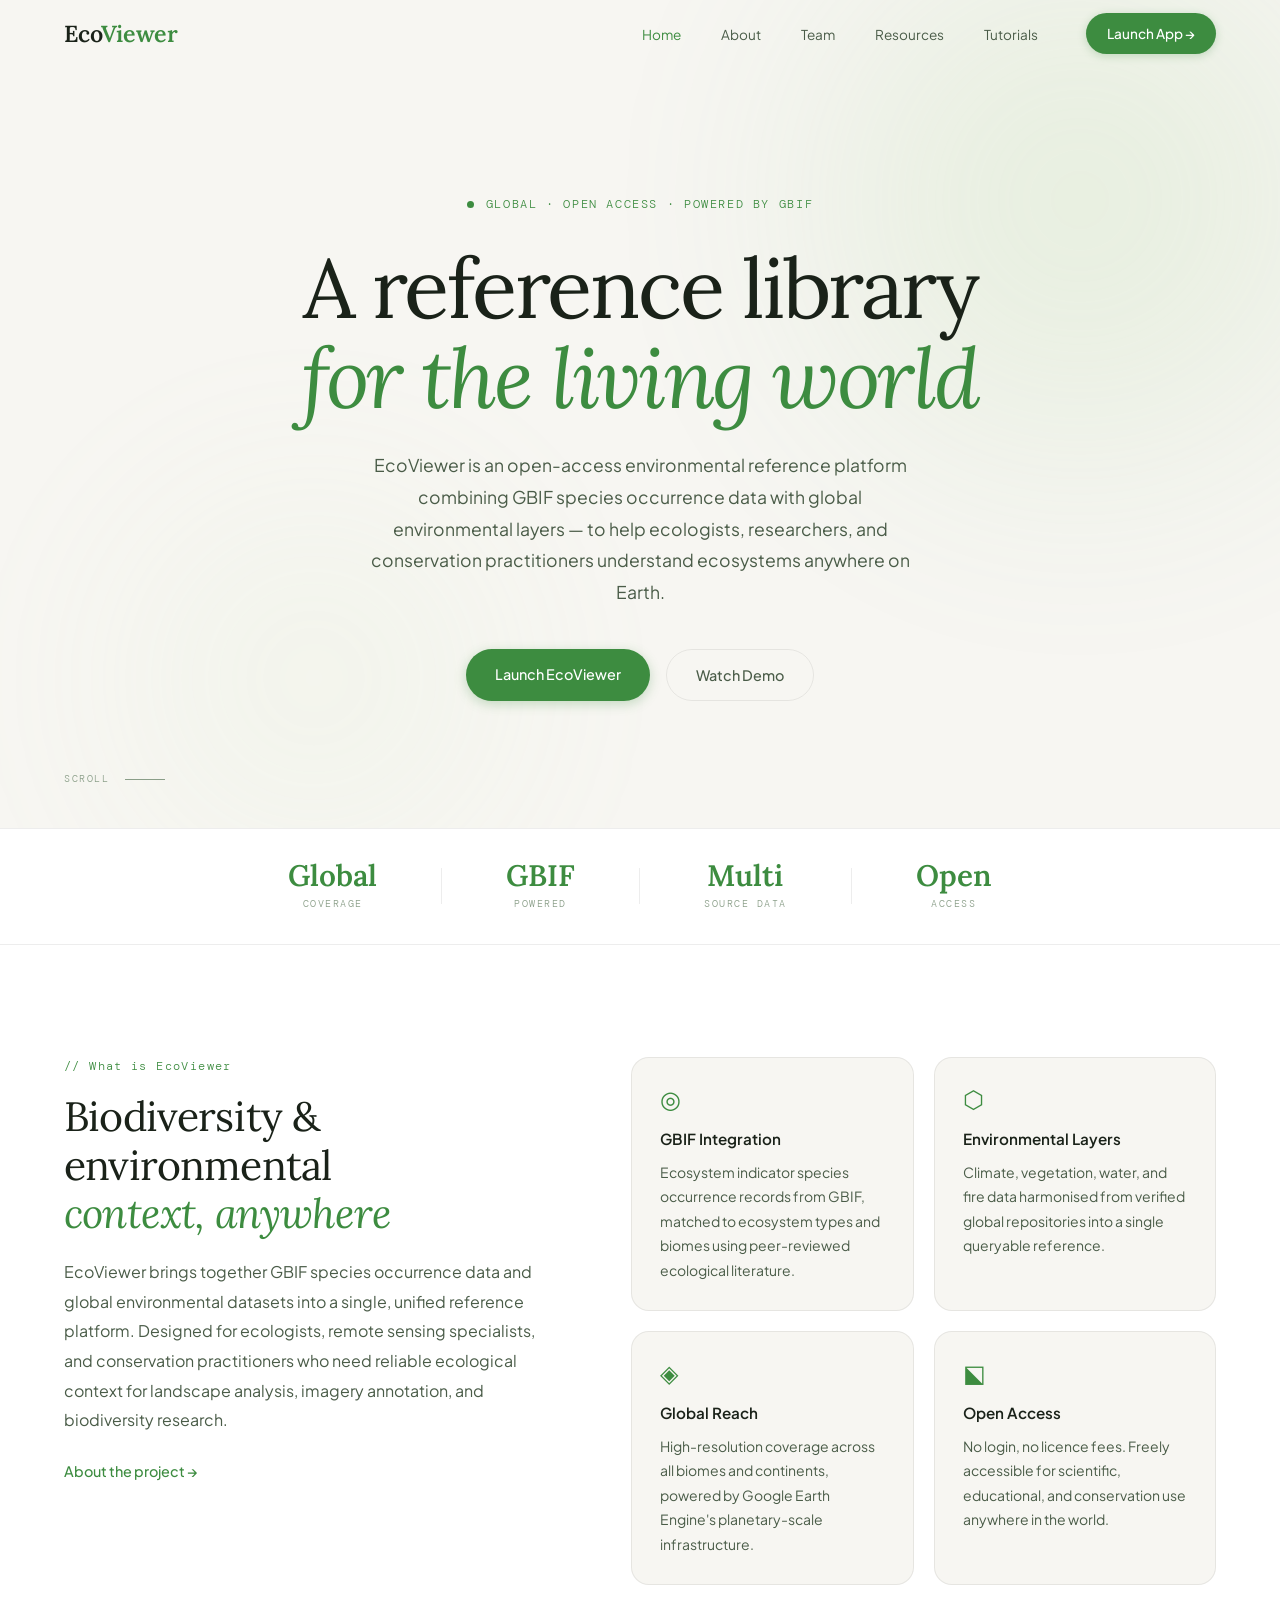
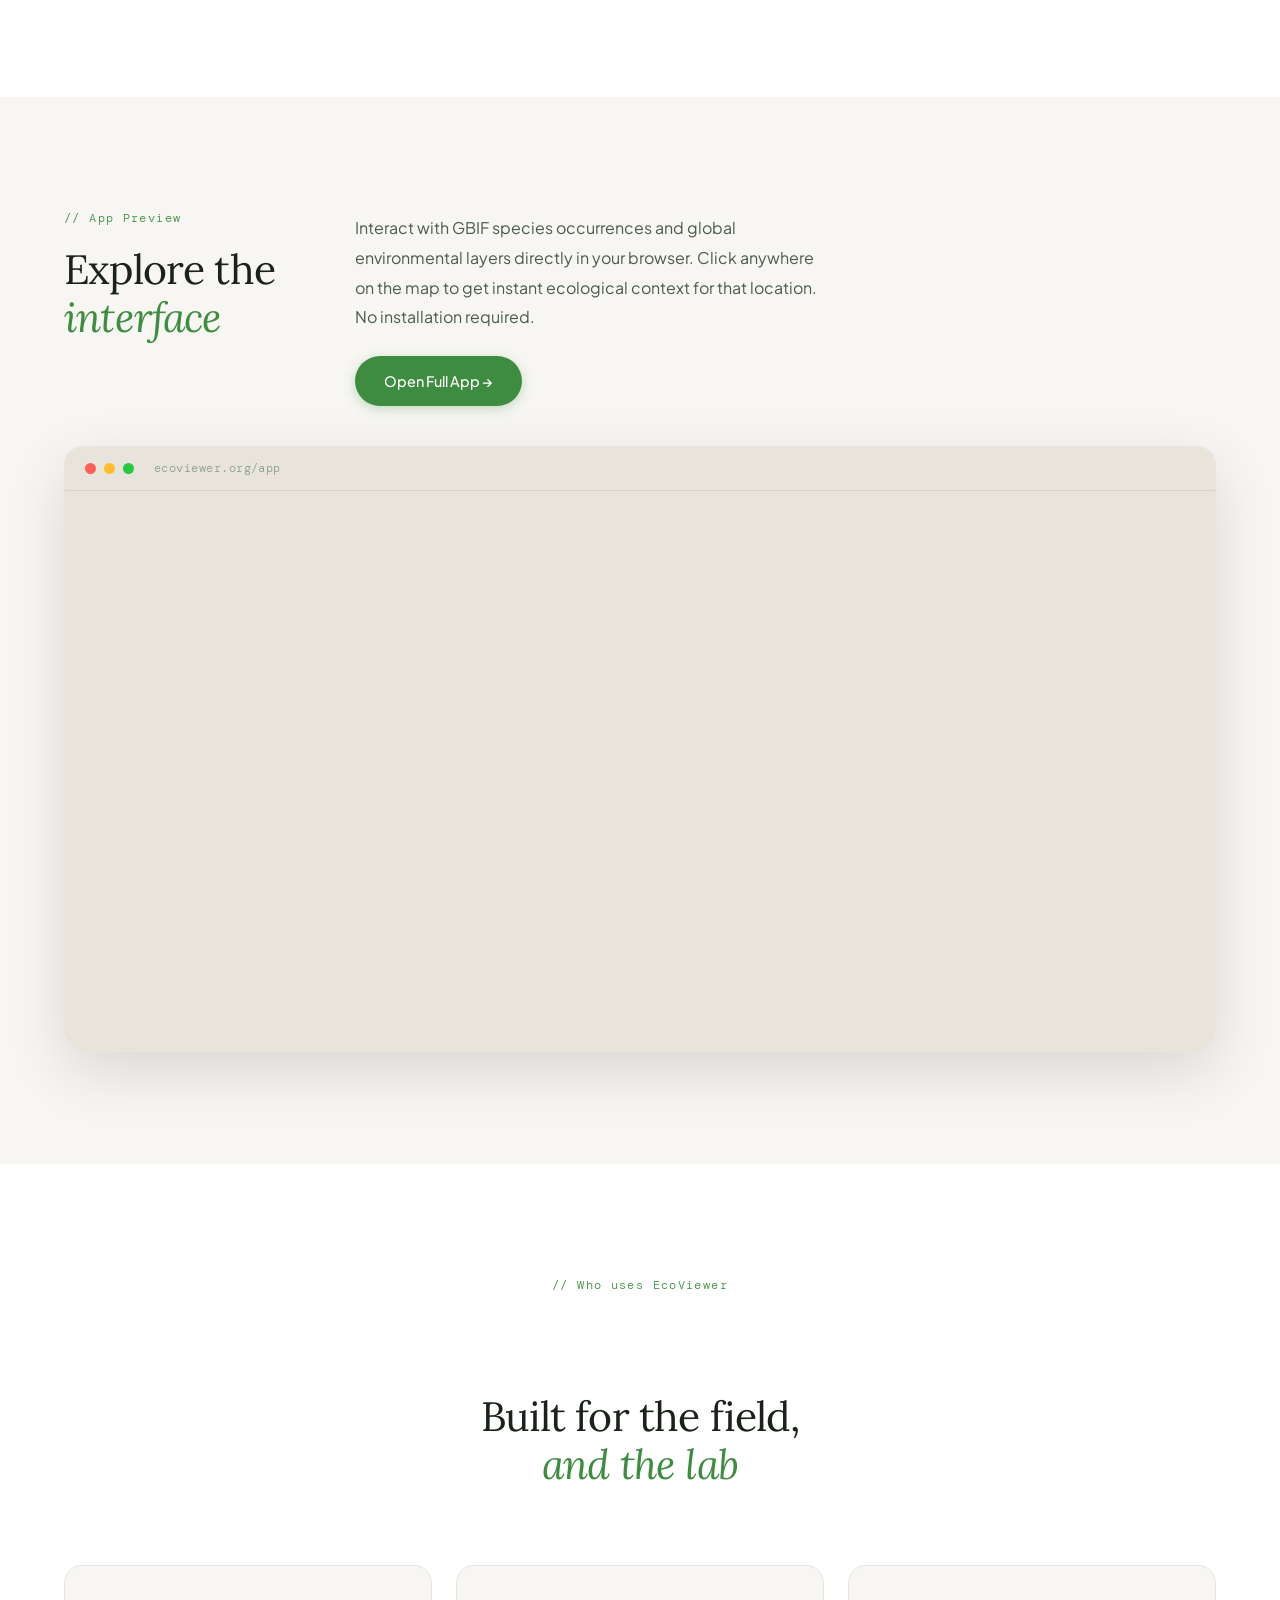
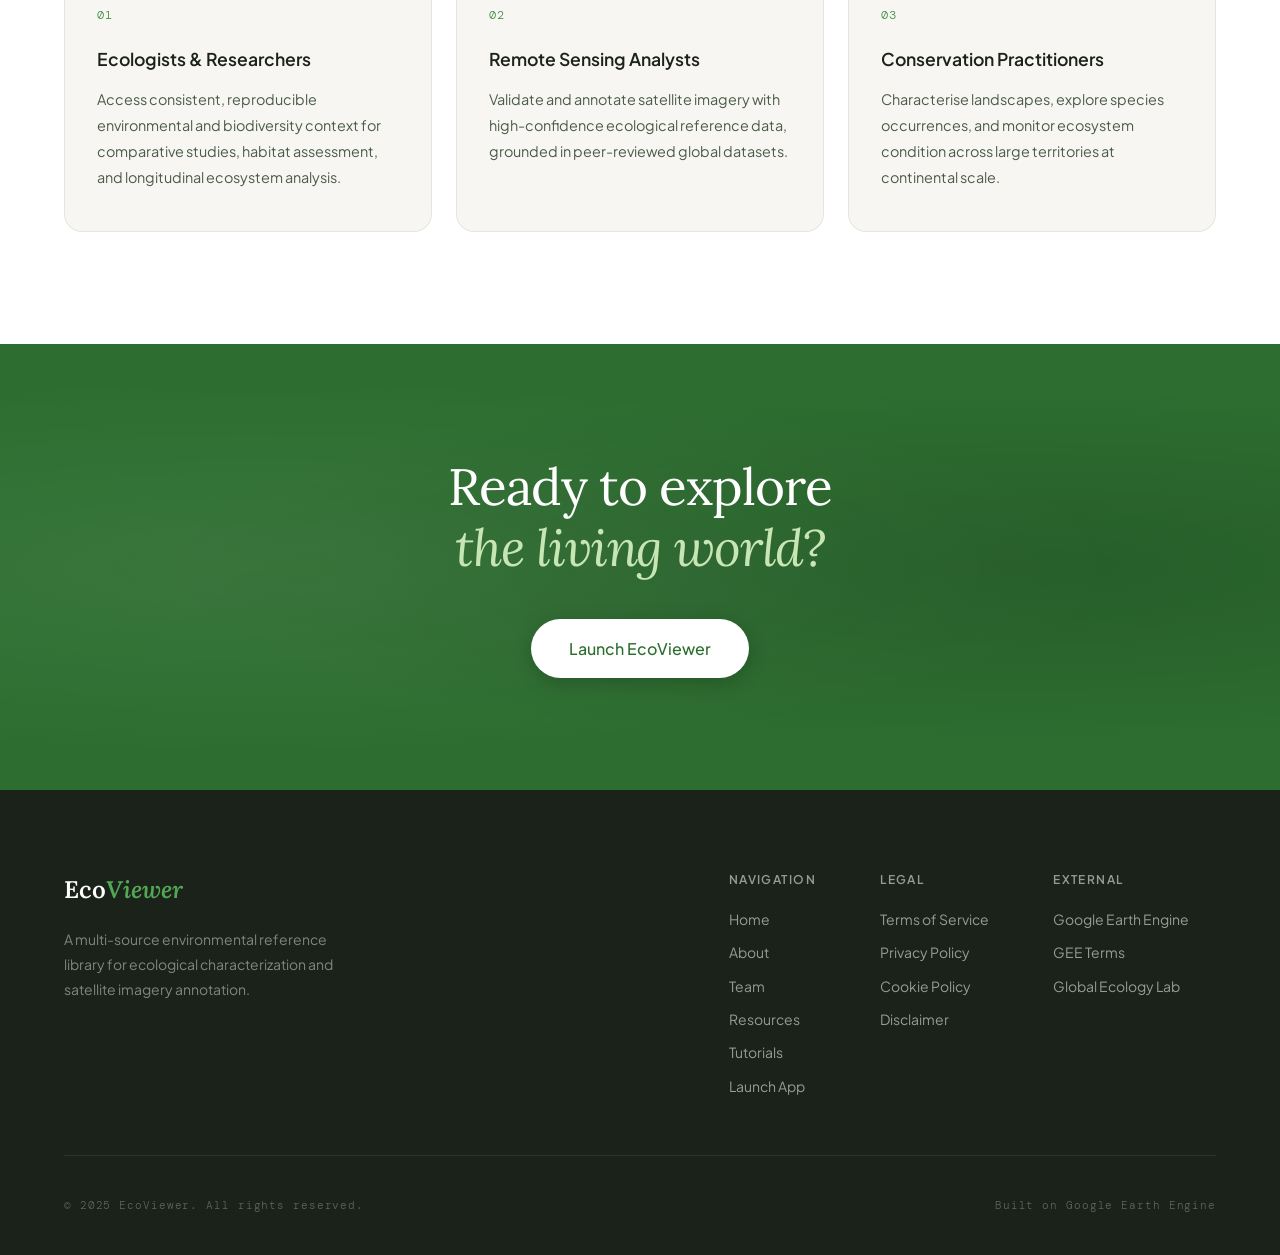
==== index.html @ db55b9eb "Website v1" ====
<!DOCTYPE html>
<html lang="en">
<head>
  <meta charset="UTF-8" />
  <meta name="viewport" content="width=device-width, initial-scale=1.0" />
  <title>EcoViewer — Global Ecosystems Reference Library</title>
  <link rel="preconnect" href="https://fonts.googleapis.com" />
  <link rel="preconnect" href="https://fonts.gstatic.com" crossorigin />
  <link href="https://fonts.googleapis.com/css2?family=Plus+Jakarta+Sans:ital,wght@0,300;0,400;0,500;0,600;1,400&family=Lora:ital,wght@0,400;0,600;1,400;1,600&family=DM+Mono:wght@300;400&display=swap" rel="stylesheet" />
  <link rel="stylesheet" href="style.css" />
</head>
<body>

  <!-- NAV -->
  <nav class="nav" id="nav">
    <a href="./" class="nav-logo">Eco<span>Viewer</span></a>
    <ul class="nav-links">
      <li><a href="./" class="active">Home</a></li>
      <li><a href="about/">About</a></li>
      <li><a href="team/">Team</a></li>
      <li><a href="resources/">Resources</a></li>
      <li><a href="tutorials/">Tutorials</a></li>
    </ul>
    <a href="app/" class="nav-cta">Launch App →</a>
    <button class="nav-burger" id="burger" aria-label="Menu">
      <span></span><span></span><span></span>
    </button>
  </nav>

  <!-- HERO -->
  <section class="hero">
    <div class="hero-bg">
      <div class="hero-blob b1"></div>
      <div class="hero-blob b2"></div>
    </div>
    <div class="hero-content">
      <p class="hero-eyebrow"><span class="dot"></span> Global · Open Access · Powered by GBIF</p>
      <h1 class="hero-title">
        A reference library<br />
        <em>for the living world</em>
      </h1>
      <p class="hero-sub">
        EcoViewer is an open-access environmental reference platform combining GBIF species
        occurrence data with global environmental layers — to help ecologists, researchers,
        and conservation practitioners understand ecosystems anywhere on Earth.
      </p>
      <div class="hero-actions">
        <a href="app/" class="btn-primary">Launch EcoViewer</a>
        <a href="tutorials/" class="btn-ghost">Watch Demo</a>
      </div>
    </div>
    <div class="hero-scroll">scroll <span class="scroll-line"></span></div>
  </section>

  <!-- STATS BAR -->
  <section class="stats-bar">
    <div class="stat"><span class="stat-num">Global</span><span class="stat-label">Coverage</span></div>
    <div class="stat-div"></div>
    <div class="stat"><span class="stat-num">GBIF</span><span class="stat-label">Powered</span></div>
    <div class="stat-div"></div>
    <div class="stat"><span class="stat-num">Multi</span><span class="stat-label">Source Data</span></div>
    <div class="stat-div"></div>
    <div class="stat"><span class="stat-num">Open</span><span class="stat-label">Access</span></div>
  </section>

  <!-- WHAT IS -->
  <section class="section what">
    <div class="section-inner">
      <div class="what-text">
        <p class="section-tag">// What is EcoViewer</p>
        <h2 class="section-title">Biodiversity &amp; environmental<br /><em>context, anywhere</em></h2>
        <p class="section-body">
          EcoViewer brings together GBIF species occurrence data and global environmental
          datasets into a single, unified reference platform. Designed for ecologists,
          remote sensing specialists, and conservation practitioners who need reliable
          ecological context for landscape analysis, imagery annotation, and biodiversity research.
        </p>
        <a href="about/" class="link-arrow">About the project →</a>
      </div>
      <div class="what-cards">
        <div class="feature-card">
          <div class="card-icon">◎</div>
          <h3>GBIF Integration</h3>
          <p>Ecosystem indicator species occurrence records from GBIF, matched to ecosystem types and biomes using peer-reviewed ecological literature.</p>
        </div>
        <div class="feature-card">
          <div class="card-icon">⬡</div>
          <h3>Environmental Layers</h3>
          <p>Climate, vegetation, water, and fire data harmonised from verified global repositories into a single queryable reference.</p>
        </div>
        <div class="feature-card">
          <div class="card-icon">◈</div>
          <h3>Global Reach</h3>
          <p>High-resolution coverage across all biomes and continents, powered by Google Earth Engine's planetary-scale infrastructure.</p>
        </div>
        <div class="feature-card">
          <div class="card-icon">⬕</div>
          <h3>Open Access</h3>
          <p>No login, no licence fees. Freely accessible for scientific, educational, and conservation use anywhere in the world.</p>
        </div>
      </div>
    </div>
  </section>

  <!-- PREVIEW SECTION -->
  <section class="section preview">
    <div class="preview-top">
      <div class="preview-label">
        <p class="section-tag">// App Preview</p>
        <h2 class="section-title">Explore the<br /><em>interface</em></h2>
      </div>
      <div class="preview-desc">
        <p class="section-body">Interact with GBIF species occurrences and global environmental layers directly in your browser. Click anywhere on the map to get instant ecological context for that location. No installation required.</p>
        <a href="app/" class="btn-primary" style="margin-top:1.5rem; display:inline-block;">Open Full App →</a>
      </div>
    </div>
    <div class="preview-frame preview-frame--wide">
      <div class="frame-bar">
        <span class="fb r"></span><span class="fb y"></span><span class="fb g"></span>
        <span class="frame-url">ecoviewer.org/app</span>
      </div>
      <div class="frame-content">
        <iframe
          src="https://geo-global-ecosystems-atlas.projects.earthengine.app/view/ecoviewer"
          title="EcoViewer App"
          loading="lazy"
          allowfullscreen>
        </iframe>
      </div>
    </div>
  </section>

  <!-- USE CASES -->
  <section class="section usecases">
    <div class="section-inner centered">
      <p class="section-tag">// Who uses EcoViewer</p>
      <h2 class="section-title">Built for the field,<br /><em>and the lab</em></h2>
    </div>
    <div class="usecase-grid">
      <div class="usecase-card">
        <span class="uc-num">01</span>
        <h3>Ecologists &amp; Researchers</h3>
        <p>Access consistent, reproducible environmental and biodiversity context for comparative studies, habitat assessment, and longitudinal ecosystem analysis.</p>
      </div>
      <div class="usecase-card">
        <span class="uc-num">02</span>
        <h3>Remote Sensing Analysts</h3>
        <p>Validate and annotate satellite imagery with high-confidence ecological reference data, grounded in peer-reviewed global datasets.</p>
      </div>
      <div class="usecase-card">
        <span class="uc-num">03</span>
        <h3>Conservation Practitioners</h3>
        <p>Characterise landscapes, explore species occurrences, and monitor ecosystem condition across large territories at continental scale.</p>
      </div>
    </div>
  </section>

  <!-- CTA BAND -->
  <section class="cta-band">
    <div class="cta-inner">
      <h2>Ready to explore<br /><em>the living world?</em></h2>
      <a href="app/" class="btn-primary large">Launch EcoViewer</a>
    </div>
    <div class="cta-bg"></div>
  </section>

  <!-- FOOTER -->
  <footer class="footer">
    <div class="footer-top">
      <div class="footer-brand">
        <span class="footer-logo">Eco<em>Viewer</em></span>
        <p>A multi-source environmental reference library for ecological characterization and satellite imagery annotation.</p>
      </div>
      <div class="footer-links">
        <div class="footer-col">
          <h4>Navigation</h4>
          <a href="./">Home</a>
          <a href="about/">About</a>
          <a href="team/">Team</a>
          <a href="resources/">Resources</a>
          <a href="tutorials/">Tutorials</a>
          <a href="app/">Launch App</a>
        </div>
        <div class="footer-col">
          <h4>Legal</h4>
          <a href="legal/terms/">Terms of Service</a>
          <a href="legal/privacy/">Privacy Policy</a>
          <a href="legal/cookies/">Cookie Policy</a>
          <a href="legal/disclaimer/">Disclaimer</a>
        </div>
        <div class="footer-col">
          <h4>External</h4>
          <a href="https://earthengine.google.com" target="_blank" rel="noopener">Google Earth Engine</a>
          <a href="https://earthengine.google.com/terms" target="_blank" rel="noopener">GEE Terms</a>
          <a href="https://www.globalecologylab.org/" target="_blank" rel="noopener">Global Ecology Lab</a>
        </div>
      </div>
    </div>
    <div class="footer-bottom">
      <span>© 2025 EcoViewer. All rights reserved.</span>
      <span class="footer-built">Built on Google Earth Engine</span>
    </div>
  </footer>

  <script src="main.js"></script>
</body>
</html>
---- style.css ----
/* ============================================================
   ECOVIEWER — Light Theme Stylesheet
   ============================================================ */

:root {
  --bg:        #f7f6f2;
  --bg2:       #f0ede6;
  --bg3:       #e8e4db;
  --surface:   #ffffff;
  --border:    rgba(90, 140, 70, 0.14);
  --border2:   rgba(0,0,0,0.07);
  --green:     #3d8c40;
  --green2:    #52a655;
  --green3:    #2d6e30;
  --green-dim: rgba(61, 140, 64, 0.09);
  --text:      #1a2219;
  --text2:     #4a5c48;
  --text3:     #8a9e88;
  --accent:    #c8e6b4;
  --mono:      'DM Mono', monospace;
  --serif:     'Lora', serif;
  --sans:      'Plus Jakarta Sans', sans-serif;
  --radius:    10px;
  --radius-lg: 18px;
  --nav-h:     68px;
  --shadow-sm: 0 2px 10px rgba(0,0,0,0.06);
  --shadow-md: 0 6px 32px rgba(0,0,0,0.09);
  --shadow-lg: 0 20px 60px rgba(0,0,0,0.12);
}

*, *::before, *::after { box-sizing: border-box; margin: 0; padding: 0; }
html { scroll-behavior: smooth; font-size: 16px; }
body {
  background: var(--bg);
  color: var(--text);
  font-family: var(--sans);
  font-weight: 300;
  line-height: 1.7;
  overflow-x: hidden;
}
::-webkit-scrollbar { width: 4px; }
::-webkit-scrollbar-track { background: var(--bg2); }
::-webkit-scrollbar-thumb { background: var(--text3); border-radius: 2px; }

/* ============================================================
   NAV
   ============================================================ */
.nav {
  position: fixed;
  top: 0; left: 0; right: 0;
  height: var(--nav-h);
  display: flex;
  align-items: center;
  padding: 0 4rem;
  gap: 3rem;
  z-index: 100;
  transition: background 0.4s, border-color 0.4s, box-shadow 0.4s;
  border-bottom: 1px solid transparent;
}
.nav.scrolled {
  background: rgba(247, 246, 242, 0.94);
  backdrop-filter: blur(14px);
  border-color: var(--border2);
  box-shadow: var(--shadow-sm);
}
.nav-logo {
  font-family: var(--serif);
  font-size: 1.45rem;
  font-weight: 600;
  color: var(--text);
  text-decoration: none;
  letter-spacing: -0.01em;
  flex-shrink: 0;
}
.nav-logo span { color: var(--green); }
.nav-links {
  display: flex;
  list-style: none;
  gap: 2.5rem;
  margin-left: auto;
}
.nav-links a {
  font-family: var(--sans);
  font-size: 0.85rem;
  font-weight: 400;
  color: var(--text2);
  text-decoration: none;
  transition: color 0.2s;
}
.nav-links a:hover, .nav-links a.active { color: var(--green); }
.nav-cta {
  font-family: var(--sans);
  font-size: 0.85rem;
  font-weight: 500;
  color: #fff;
  background: var(--green);
  padding: 0.55rem 1.3rem;
  border-radius: 100px;
  text-decoration: none;
  transition: background 0.2s, transform 0.2s, box-shadow 0.2s;
  flex-shrink: 0;
  box-shadow: 0 2px 8px rgba(61,140,64,0.25);
}
.nav-cta:hover { background: var(--green3); transform: translateY(-1px); }
.nav-burger { display: none; background: none; border: none; cursor: pointer; flex-direction: column; gap: 5px; }
.nav-burger span { display: block; width: 22px; height: 1.5px; background: var(--text); transition: 0.3s; border-radius: 2px; }

/* ============================================================
   HERO
   ============================================================ */
.hero {
  min-height: 92vh;
  display: flex;
  align-items: center;
  justify-content: center;
  padding: 0 4rem;
  padding-top: var(--nav-h);
  position: relative;
  overflow: hidden;
  background: var(--bg);
}
.hero-bg {
  position: absolute;
  inset: 0;
  pointer-events: none;
  overflow: hidden;
}
.hero-blob {
  position: absolute;
  border-radius: 50%;
  filter: blur(100px);
  opacity: 0.45;
}
.b1 {
  width: 700px; height: 700px;
  top: -150px; right: -150px;
  background: radial-gradient(circle, rgba(168,212,148,0.55) 0%, rgba(61,140,64,0.06) 65%, transparent 100%);
}
.b2 {
  width: 500px; height: 500px;
  bottom: -100px; left: 5%;
  background: radial-gradient(circle, rgba(200,230,180,0.35) 0%, transparent 70%);
}
.hero-content {
  max-width: 820px;
  width: 100%;
  position: relative;
  z-index: 2;
  text-align: center;
  animation: fadeUp 0.9s ease both;
}
.hero-eyebrow {
  font-family: var(--mono);
  font-size: 0.72rem;
  color: var(--green);
  letter-spacing: 0.14em;
  text-transform: uppercase;
  display: flex;
  align-items: center;
  justify-content: center;
  gap: 0.75rem;
  margin-bottom: 1.75rem;
}
.dot {
  width: 7px; height: 7px;
  border-radius: 50%;
  background: var(--green);
  animation: pulse 2s ease-in-out infinite;
}
.hero-title {
  font-family: var(--serif);
  font-size: clamp(3.2rem, 6.5vw, 6.5rem);
  font-weight: 400;
  line-height: 1.08;
  color: var(--text);
  margin-bottom: 1.75rem;
  letter-spacing: -0.03em;
}
.hero-title em {
  font-style: italic;
  color: var(--green);
}
.hero-sub {
  font-size: 1.1rem;
  color: var(--text2);
  font-weight: 400;
  line-height: 1.8;
  max-width: 560px;
  margin: 0 auto 2.5rem;
}
.hero-actions {
  display: flex;
  gap: 1rem;
  flex-wrap: wrap;
  justify-content: center;
}

.hero-scroll {
  position: absolute;
  bottom: 2.5rem;
  left: 4rem;
  font-family: var(--mono);
  font-size: 0.65rem;
  color: var(--text3);
  letter-spacing: 0.15em;
  text-transform: uppercase;
  display: flex;
  align-items: center;
  gap: 1rem;
}
.scroll-line {
  display: block;
  width: 40px;
  height: 1px;
  background: var(--text3);
}

/* ============================================================
   BUTTONS
   ============================================================ */
.btn-primary {
  font-family: var(--sans);
  font-size: 0.9rem;
  font-weight: 500;
  color: #fff;
  background: var(--green);
  padding: 0.8rem 1.8rem;
  border-radius: 100px;
  text-decoration: none;
  transition: background 0.2s, transform 0.2s, box-shadow 0.2s;
  display: inline-block;
  box-shadow: 0 3px 12px rgba(61,140,64,0.28);
}
.btn-primary:hover { background: var(--green3); transform: translateY(-2px); box-shadow: 0 6px 20px rgba(61,140,64,0.35); }
.btn-primary.large { padding: 1rem 2.4rem; font-size: 1rem; }

.btn-ghost {
  font-family: var(--sans);
  font-size: 0.9rem;
  font-weight: 500;
  color: var(--text2);
  background: transparent;
  border: 1.5px solid var(--border2);
  padding: 0.8rem 1.8rem;
  border-radius: 100px;
  text-decoration: none;
  transition: border-color 0.2s, color 0.2s, background 0.2s;
  display: inline-block;
}
.btn-ghost:hover { border-color: var(--green); color: var(--green); background: var(--green-dim); }

.link-arrow {
  font-family: var(--sans);
  font-size: 0.9rem;
  font-weight: 500;
  color: var(--green);
  text-decoration: none;
  display: inline-flex;
  align-items: center;
  gap: 0.4rem;
  margin-top: 1.5rem;
  transition: gap 0.2s;
}
.link-arrow:hover { gap: 0.7rem; }

/* ============================================================
   STATS BAR
   ============================================================ */
.stats-bar {
  display: flex;
  align-items: center;
  justify-content: center;
  border-top: 1px solid var(--border2);
  border-bottom: 1px solid var(--border2);
  background: var(--surface);
  padding: 2rem 4rem;
  flex-wrap: wrap;
  box-shadow: var(--shadow-sm);
}
.stat {
  display: flex;
  flex-direction: column;
  align-items: center;
  padding: 0 4rem;
  gap: 0.25rem;
}
.stat-num {
  font-family: var(--serif);
  font-size: 1.85rem;
  font-weight: 600;
  color: var(--green);
  line-height: 1;
}
.stat-label {
  font-family: var(--mono);
  font-size: 0.63rem;
  color: var(--text3);
  letter-spacing: 0.15em;
  text-transform: uppercase;
}
.stat-div { width: 1px; height: 36px; background: var(--border2); }

/* ============================================================
   SECTIONS
   ============================================================ */
.section { padding: 7rem 4rem; }
.section-inner {
  display: flex;
  gap: 5rem;
  max-width: 1200px;
  margin: 0 auto;
  align-items: flex-start;
}
.section-inner.centered {
  flex-direction: column;
  align-items: center;
  text-align: center;
}
.section-tag {
  font-family: var(--mono);
  font-size: 0.72rem;
  color: var(--green);
  letter-spacing: 0.12em;
  margin-bottom: 1rem;
}
.section-title {
  font-family: var(--serif);
  font-size: clamp(2.1rem, 3.2vw, 3.2rem);
  font-weight: 400;
  line-height: 1.18;
  color: var(--text);
  margin-bottom: 1.25rem;
  letter-spacing: -0.02em;
}
.section-title em { font-style: italic; color: var(--green); }
.section-body {
  font-size: 1rem;
  color: var(--text2);
  font-weight: 400;
  line-height: 1.85;
  max-width: 480px;
}

/* ============================================================
   WHAT SECTION
   ============================================================ */
.what { background: var(--surface); }
.what-text {
  flex: 1;
  min-width: 280px;
  position: sticky;
  top: calc(var(--nav-h) + 2rem);
}
.what-cards {
  flex: 1.2;
  display: grid;
  grid-template-columns: 1fr 1fr;
  gap: 1.25rem;
}
.feature-card {
  background: var(--bg);
  border: 1px solid var(--border2);
  border-radius: var(--radius-lg);
  padding: 1.75rem;
  transition: box-shadow 0.3s, transform 0.3s, border-color 0.3s;
}
.feature-card:hover {
  box-shadow: var(--shadow-md);
  transform: translateY(-3px);
  border-color: rgba(61,140,64,0.2);
}
.card-icon { font-size: 1.5rem; color: var(--green); margin-bottom: 1rem; line-height: 1; }
.feature-card h3 { font-family: var(--sans); font-size: 0.95rem; font-weight: 600; color: var(--text); margin-bottom: 0.5rem; }
.feature-card p { font-size: 0.875rem; color: var(--text2); line-height: 1.75; font-weight: 400; }

/* ============================================================
   PREVIEW SECTION
   ============================================================ */
.preview {
  display: flex;
  gap: 5rem;
  align-items: flex-start;
  background: var(--bg);
  padding: 7rem 4rem;
}
.preview-label {
  flex: 0 0 300px;
  position: sticky;
  top: calc(var(--nav-h) + 2rem);
}
.preview-frame {
  flex: 1;
  border-radius: var(--radius-lg);
  overflow: hidden;
  border: 1px solid var(--border2);
  box-shadow: var(--shadow-lg);
}
.frame-bar {
  background: var(--bg3);
  padding: 0.75rem 1.25rem;
  display: flex;
  align-items: center;
  gap: 0.5rem;
  border-bottom: 1px solid var(--border2);
}
.fb { width: 11px; height: 11px; border-radius: 50%; }
.fb.r { background: #ff5f56; }
.fb.y { background: #ffbd2e; }
.fb.g { background: #27c93f; }
.frame-url {
  font-family: var(--mono);
  font-size: 0.72rem;
  color: var(--text3);
  margin-left: 0.75rem;
  letter-spacing: 0.04em;
}
.frame-content { height: 450px; background: var(--bg3); }
.frame-content iframe { width: 100%; height: 100%; border: none; display: block; }

/* ============================================================
   USE CASES
   ============================================================ */
.usecases { background: var(--surface); }
.usecase-grid {
  display: grid;
  grid-template-columns: repeat(3, 1fr);
  gap: 1.5rem;
  max-width: 1200px;
  margin: 3.5rem auto 0;
}
.usecase-card {
  background: var(--bg);
  border: 1px solid var(--border2);
  border-radius: var(--radius-lg);
  padding: 2.5rem 2rem;
  transition: box-shadow 0.3s, transform 0.3s;
}
.usecase-card:hover { box-shadow: var(--shadow-md); transform: translateY(-4px); }
.uc-num { font-family: var(--mono); font-size: 0.72rem; color: var(--green); letter-spacing: 0.1em; display: block; margin-bottom: 1.25rem; }
.usecase-card h3 { font-family: var(--sans); font-size: 1.1rem; font-weight: 600; color: var(--text); margin-bottom: 0.75rem; }
.usecase-card p { font-size: 0.9rem; color: var(--text2); font-weight: 400; line-height: 1.8; }

/* ============================================================
   CTA BAND
   ============================================================ */
.cta-band {
  position: relative;
  padding: 7rem 4rem;
  display: flex;
  align-items: center;
  justify-content: center;
  overflow: hidden;
  background: var(--green3);
}
.cta-bg {
  position: absolute;
  inset: 0;
  background:
    radial-gradient(ellipse at 20% 50%, rgba(255,255,255,0.06) 0%, transparent 60%),
    radial-gradient(ellipse at 80% 50%, rgba(0,0,0,0.15) 0%, transparent 60%);
  pointer-events: none;
}
.cta-inner { position: relative; z-index: 2; text-align: center; }
.cta-inner h2 {
  font-family: var(--serif);
  font-size: clamp(2.5rem, 4vw, 4rem);
  font-weight: 400;
  color: #fff;
  line-height: 1.2;
  margin-bottom: 2.5rem;
  letter-spacing: -0.02em;
}
.cta-inner h2 em { font-style: italic; color: var(--accent); }
.cta-band .btn-primary { background: #fff; color: var(--green3); box-shadow: 0 4px 20px rgba(0,0,0,0.2); }
.cta-band .btn-primary:hover { background: var(--accent); color: var(--green3); transform: translateY(-2px); }

/* ============================================================
   FOOTER
   ============================================================ */
.footer { background: var(--text); padding: 5rem 4rem 2.5rem; }
.footer-top {
  display: flex;
  gap: 5rem;
  max-width: 1200px;
  margin: 0 auto;
  padding-bottom: 3.5rem;
  border-bottom: 1px solid rgba(255,255,255,0.08);
}
.footer-brand { flex: 1.2; }
.footer-logo { font-family: var(--serif); font-size: 1.5rem; font-weight: 600; color: #fff; display: block; margin-bottom: 1rem; }
.footer-logo em { font-style: italic; color: var(--green2); }
.footer-brand p { font-size: 0.875rem; color: rgba(255,255,255,0.45); line-height: 1.8; max-width: 300px; font-weight: 400; }
.footer-links { display: flex; gap: 4rem; flex: 1; }
.footer-col { display: flex; flex-direction: column; gap: 0.6rem; }
.footer-col h4 { font-family: var(--sans); font-size: 0.75rem; font-weight: 600; color: rgba(255,255,255,0.55); letter-spacing: 0.12em; text-transform: uppercase; margin-bottom: 0.5rem; }
.footer-col a { font-family: var(--sans); font-size: 0.875rem; font-weight: 400; color: rgba(255,255,255,0.55); text-decoration: none; transition: color 0.2s; }
.footer-col a:hover { color: var(--green2); }
.footer-bottom { display: flex; justify-content: space-between; align-items: center; max-width: 1200px; margin: 2.5rem auto 0; flex-wrap: wrap; gap: 1rem; }
.footer-bottom span { font-family: var(--mono); font-size: 0.7rem; color: rgba(255,255,255,0.3); letter-spacing: 0.08em; }

/* ============================================================
   PAGE HERO (inner pages)
   ============================================================ */
.page-hero { padding: calc(var(--nav-h) + 5rem) 4rem 4rem; border-bottom: 1px solid var(--border2); background: var(--surface); position: relative; overflow: hidden; }
.page-hero-inner { max-width: 1200px; margin: 0 auto; }
.page-hero p.section-tag { margin-bottom: 1rem; }
.page-hero h1 { font-family: var(--serif); font-size: clamp(2.5rem, 4vw, 4rem); font-weight: 400; color: var(--text); line-height: 1.15; margin-bottom: 1rem; letter-spacing: -0.02em; }
.page-hero h1 em { font-style: italic; color: var(--green); }
.page-hero .lead { font-size: 1.05rem; color: var(--text2); max-width: 560px; line-height: 1.8; font-weight: 400; }

/* ============================================================
   ANIMATIONS
   ============================================================ */
@keyframes fadeUp {
  from { opacity: 0; transform: translateY(28px); }
  to   { opacity: 1; transform: translateY(0); }
}
@keyframes pulse {
  0%, 100% { opacity: 1; transform: scale(1); }
  50%       { opacity: 0.5; transform: scale(0.75); }
}

/* ============================================================
   RESPONSIVE
   ============================================================ */
@media (max-width: 1024px) {
  .hero { padding: 8rem 2rem 4rem; }
  .hero-content { max-width: 100%; }
  .hero-scroll { display: none; }
  .section-inner { flex-direction: column; gap: 3rem; }
  .what-cards { grid-template-columns: 1fr; }
  .preview { flex-direction: column; padding: 5rem 2rem; }
  .preview-label { position: static; flex: none; }
  .usecase-grid { grid-template-columns: 1fr; }
  .nav { padding: 0 2rem; }
  .nav-links { display: none; }
  .nav-cta { display: none; }
  .nav-burger { display: flex; margin-left: auto; }
  .stats-bar { flex-wrap: wrap; }
  .stat { padding: 1rem 2rem; }
  .stat-div { display: none; }
  .section { padding: 5rem 2rem; }
  .footer { padding: 4rem 2rem 2rem; }
  .footer-top { flex-direction: column; gap: 3rem; }
  .page-hero { padding: calc(var(--nav-h) + 3rem) 2rem 3rem; }
}
@media (max-width: 600px) {
  .footer-links { gap: 2rem; flex-wrap: wrap; }
  .what-cards { grid-template-columns: 1fr; }
}

/* ============================================================
   GLOBE (hero visual)


/* ============================================================
   ABOUT PAGE
   ============================================================ */

/* Project description */
.about-project { background: var(--bg); }
.about-project-inner {
  max-width: 1200px;
  margin: 0 auto;
  display: flex;
  gap: 5rem;
  align-items: flex-start;
}
.about-text-block {
  flex: 1;
  position: sticky;
  top: calc(var(--nav-h) + 2rem);
}
.about-pillars {
  flex: 1;
  display: flex;
  flex-direction: column;
  gap: 0;
}
.pillar-item {
  display: flex;
  gap: 1.5rem;
  align-items: flex-start;
  padding: 1.75rem 0;
  border-bottom: 1px solid var(--border2);
}
.pillar-item:first-child { border-top: 1px solid var(--border2); }
.pillar-num {
  font-family: var(--mono);
  font-size: 0.68rem;
  color: var(--green);
  letter-spacing: 0.12em;
  flex-shrink: 0;
  padding-top: 0.2rem;
  min-width: 2rem;
}
.pillar-item h3 {
  font-family: var(--sans);
  font-size: 0.95rem;
  font-weight: 600;
  color: var(--text);
  margin-bottom: 0.4rem;
}
.pillar-item p {
  font-size: 0.875rem;
  color: var(--text2);
  font-weight: 400;
  line-height: 1.75;
}

/* Team */
.team { background: var(--surface); }
.team-grid {
  display: grid;
  grid-template-columns: repeat(2, 1fr);
  gap: 1.5rem;
  max-width: 1200px;
  margin: 3.5rem auto 0;
}
.team-card {
  background: var(--bg);
  border: 1px solid var(--border2);
  border-radius: var(--radius-lg);
  padding: 2rem;
  display: flex;
  gap: 1.5rem;
  align-items: flex-start;
  transition: box-shadow 0.3s, transform 0.3s;
}
.team-card:hover {
  box-shadow: var(--shadow-md);
  transform: translateY(-3px);
}
.team-avatar {
  width: 52px;
  height: 52px;
  border-radius: 50%;
  background: var(--green-mid);
  border: 2px solid rgba(61,140,64,0.2);
  display: flex;
  align-items: center;
  justify-content: center;
  flex-shrink: 0;
}
.team-avatar span {
  font-family: var(--mono);
  font-size: 0.75rem;
  font-weight: 400;
  color: var(--green3);
  letter-spacing: 0.05em;
}
.team-info { flex: 1; min-width: 0; }
.team-info h3 {
  font-family: var(--sans);
  font-size: 1rem;
  font-weight: 600;
  color: var(--text);
  margin-bottom: 0.2rem;
}
.team-role {
  font-family: var(--mono);
  font-size: 0.68rem;
  color: var(--green);
  letter-spacing: 0.1em;
  text-transform: uppercase;
  margin-bottom: 0.75rem;
}
.team-bio {
  font-size: 0.875rem;
  color: var(--text2);
  font-weight: 400;
  line-height: 1.75;
  margin-bottom: 1rem;
}
.team-links { display: flex; gap: 1rem; flex-wrap: wrap; }
.team-link {
  font-family: var(--mono);
  font-size: 0.7rem;
  color: var(--green);
  text-decoration: none;
  letter-spacing: 0.06em;
  transition: color 0.2s;
}
.team-link:hover { color: var(--green3); }

/* Contributors */
.contributors { background: var(--bg); }
.contributors-grid {
  display: flex;
  flex-wrap: wrap;
  gap: 1rem;
  max-width: 1200px;
  margin: 0 auto;
  justify-content: center;
}
.contributor-card {
  background: var(--surface);
  border: 1px solid var(--border2);
  border-radius: var(--radius-lg);
  padding: 1.5rem 1.25rem;
  display: flex;
  flex-direction: column;
  align-items: center;
  gap: 0.5rem;
  width: 160px;
  text-align: center;
  transition: box-shadow 0.3s, transform 0.3s;
}
.contributor-card:hover {
  box-shadow: var(--shadow-md);
  transform: translateY(-3px);
}
.contributor-card--ghost {
  border-style: dashed;
  background: transparent;
}
.contributor-avatar {
  width: 42px; height: 42px;
  border-radius: 50%;
  background: var(--green-mid);
  display: flex;
  align-items: center;
  justify-content: center;
}
.contributor-avatar span {
  font-family: var(--mono);
  font-size: 0.68rem;
  color: var(--green3);
  letter-spacing: 0.04em;
}
.contributor-avatar--plus {
  background: var(--border2);
}
.contributor-avatar--plus span {
  font-size: 1.1rem;
  color: var(--text3);
}
.contributor-name {
  font-family: var(--sans);
  font-size: 0.82rem;
  font-weight: 500;
  color: var(--text);
}
.contributor-detail {
  font-family: var(--mono);
  font-size: 0.65rem;
  color: var(--text3);
  letter-spacing: 0.06em;
}
.contributor-detail a {
  color: var(--green);
  text-decoration: none;
}
.contributor-detail a:hover { color: var(--green3); }

/* About responsive */
@media (max-width: 1024px) {
  .about-project-inner { flex-direction: column; gap: 3rem; }
  .about-text-block { position: static; }
  .team-grid { grid-template-columns: 1fr; }
}
@media (max-width: 600px) {
  .team-card { flex-direction: column; }
  .contributors-grid { gap: 0.75rem; }
  .contributor-card { width: 140px; }
}

/* ============================================================
   LEGAL PAGES
   ============================================================ */
.legal-body { background: var(--bg); }
.legal-inner {
  max-width: 760px;
  margin: 0 auto;
}
.legal-block {
  padding: 2.5rem 0;
  border-bottom: 1px solid var(--border2);
}
.legal-block:last-child { border-bottom: none; }
.legal-block h2 {
  font-family: var(--sans);
  font-size: 1rem;
  font-weight: 600;
  color: var(--text);
  margin-bottom: 0.9rem;
}
.legal-block p {
  font-size: 0.925rem;
  color: var(--text2);
  font-weight: 400;
  line-height: 1.85;
  margin-bottom: 0.75rem;
}
.legal-block p:last-child { margin-bottom: 0; }
.legal-block ul {
  margin: 0.75rem 0 0.75rem 1.25rem;
  display: flex;
  flex-direction: column;
  gap: 0.5rem;
}
.legal-block ul li {
  font-size: 0.925rem;
  color: var(--text2);
  font-weight: 400;
  line-height: 1.75;
}
.legal-block a {
  color: var(--green);
  text-decoration: none;
  border-bottom: 1px solid rgba(61,140,64,0.25);
  transition: border-color 0.2s, color 0.2s;
}
.legal-block a:hover {
  color: var(--green3);
  border-color: var(--green3);
}

/* ============================================================
   APP PAGE
   ============================================================ */
.app-page body { overflow: hidden; }

.app-nav {
  position: fixed;
  top: 0; left: 0; right: 0;
  height: var(--nav-h);
  display: flex;
  align-items: center;
  padding: 0 2rem;
  gap: 2rem;
  z-index: 100;
  background: rgba(247, 246, 242, 0.96);
  backdrop-filter: blur(14px);
  border-bottom: 1px solid var(--border2);
  box-shadow: var(--shadow-sm);
}
.app-nav .nav-logo {
  font-family: var(--serif);
  font-size: 1.3rem;
  font-weight: 600;
  color: var(--text);
  text-decoration: none;
  flex-shrink: 0;
}
.app-nav .nav-logo span { color: var(--green); }
.app-nav-links {
  display: flex;
  list-style: none;
  gap: 2rem;
  margin-left: auto;
}
.app-nav-links a {
  font-family: var(--sans);
  font-size: 0.85rem;
  font-weight: 400;
  color: var(--text2);
  text-decoration: none;
  transition: color 0.2s;
}
.app-nav-links a:hover { color: var(--green); }
.app-nav-links a.active { color: var(--green); }
.app-nav-open {
  font-family: var(--mono);
  font-size: 0.68rem;
  color: var(--text3);
  text-decoration: none;
  letter-spacing: 0.08em;
  flex-shrink: 0;
  transition: color 0.2s;
}
.app-nav-open:hover { color: var(--green); }
.app-frame {
  position: fixed;
  top: var(--nav-h);
  left: 0; right: 0; bottom: 0;
}
.app-frame iframe {
  width: 100%;
  height: 100%;
  border: none;
  display: block;
}

@media (max-width: 768px) {
  .app-nav-links { display: none; }
  .app-nav-open { margin-left: auto; }
}

/* ============================================================
   RESOURCES PAGE
   ============================================================ */

/* Structure section */
.res-structure { background: var(--surface); }
.res-structure-text {
  flex: 0 0 320px;
  position: sticky;
  top: calc(var(--nav-h) + 2rem);
}
.res-tabs {
  flex: 1;
  display: flex;
  flex-direction: column;
  gap: 0;
}
.res-tab {
  padding: 1.75rem 0;
  border-bottom: 1px solid var(--border2);
}
.res-tab:first-child { border-top: 1px solid var(--border2); }
.res-tab-header {
  display: flex;
  align-items: baseline;
  gap: 1rem;
  margin-bottom: 0.6rem;
}
.res-tab-num {
  font-family: var(--mono);
  font-size: 0.68rem;
  color: var(--green);
  letter-spacing: 0.12em;
  flex-shrink: 0;
}
.res-tab h3 {
  font-family: var(--sans);
  font-size: 1rem;
  font-weight: 600;
  color: var(--text);
}
.res-tab p {
  font-size: 0.9rem;
  color: var(--text2);
  font-weight: 400;
  line-height: 1.8;
  margin-bottom: 0.9rem;
}
.res-tab-tags {
  display: flex;
  flex-wrap: wrap;
  gap: 0.4rem;
}
.res-tab-tags span {
  font-family: var(--mono);
  font-size: 0.62rem;
  color: var(--green3);
  background: var(--green-dim);
  border: 1px solid rgba(61,140,64,0.15);
  padding: 0.2rem 0.65rem;
  border-radius: 100px;
  letter-spacing: 0.06em;
}

/* Datasets & Literature shared */
.res-datasets { background: var(--bg); }
.res-literature { background: var(--surface); }

.res-table-wrap {
  max-width: 1200px;
  margin: 0 auto;
}
.res-section-header {
  max-width: 560px;
  margin-bottom: 3rem;
}
.data-table-container {
  width: 100%;
  overflow-x: auto;
  border-radius: var(--radius-lg);
  border: 1px solid var(--border2);
  box-shadow: var(--shadow-sm);
}
.data-table {
  width: 100%;
  border-collapse: collapse;
  font-family: var(--sans);
  font-size: 0.875rem;
  background: var(--surface);
}
.data-table thead tr {
  background: var(--bg2);
  border-bottom: 1px solid var(--border2);
}
.data-table th {
  padding: 0.9rem 1.25rem;
  font-size: 0.7rem;
  font-weight: 600;
  color: var(--text3);
  letter-spacing: 0.1em;
  text-transform: uppercase;
  text-align: left;
  white-space: nowrap;
}
.data-table tbody tr {
  border-bottom: 1px solid var(--border2);
  transition: background 0.15s;
}
.data-table tbody tr:last-child { border-bottom: none; }
.data-table tbody tr:hover { background: var(--bg); }
.data-table td {
  padding: 1rem 1.25rem;
  color: var(--text2);
  font-weight: 400;
  line-height: 1.65;
  vertical-align: top;
}
.data-table td em {
  font-style: italic;
  color: var(--text2);
}
.td-name {
  font-weight: 500;
  color: var(--text) !important;
  white-space: nowrap;
}
.td-sub {
  display: block;
  font-family: var(--mono);
  font-size: 0.65rem;
  font-weight: 400;
  color: var(--text3);
  letter-spacing: 0.06em;
  margin-top: 0.2rem;
}
.td-badge {
  font-family: var(--mono);
  font-size: 0.62rem;
  color: var(--green3);
  background: var(--green-dim);
  border: 1px solid rgba(61,140,64,0.15);
  padding: 0.2rem 0.6rem;
  border-radius: 100px;
  letter-spacing: 0.06em;
  white-space: nowrap;
}
.td-links {
  white-space: nowrap;
}
.td-links a {
  font-family: var(--mono);
  font-size: 0.7rem;
  color: var(--green);
  text-decoration: none;
  letter-spacing: 0.04em;
  margin-right: 0.75rem;
  transition: color 0.2s;
}
.td-links a:hover { color: var(--green3); }
.td-links a.td-placeholder { color: var(--text3); }
.res-note {
  margin-top: 1.5rem;
  font-size: 0.85rem;
  color: var(--text3);
  font-weight: 400;
  line-height: 1.75;
}
.res-note a {
  color: var(--green);
  text-decoration: none;
}
.res-note a:hover { color: var(--green3); }

/* Resources responsive */
@media (max-width: 1024px) {
  .res-structure-text { position: static; flex: none; }
  .data-table th, .data-table td { padding: 0.75rem 1rem; }
}

/* ============================================================
   PREVIEW INNER WRAPPER (max-width constraint)
   ============================================================ */
.preview-inner {
  max-width: 1200px;
  margin: 0 auto;
  display: flex;
  gap: 5rem;
  align-items: flex-start;
  width: 100%;
}

@media (max-width: 1024px) {
  .preview-inner { flex-direction: column; }
}

/* ============================================================
   TUTORIALS PAGE
   ============================================================ */

/* Quick start */
.tut-quickstart { background: var(--surface); }
.tut-qs-text {
  flex: 0 0 300px;
  position: sticky;
  top: calc(var(--nav-h) + 2rem);
}
.tut-steps {
  flex: 1;
  display: flex;
  flex-direction: column;
  gap: 0;
}
.tutorial-step {
  display: flex;
  gap: 1.5rem;
  align-items: flex-start;
  padding: 1.75rem 0;
  border-bottom: 1px solid var(--border2);
}
.tutorial-step:first-child { border-top: 1px solid var(--border2); }
.tut-step-num {
  font-family: var(--mono);
  font-size: 0.68rem;
  color: var(--green);
  letter-spacing: 0.12em;
  flex-shrink: 0;
  padding-top: 0.2rem;
  min-width: 2rem;
}
.tutorial-step h3 {
  font-family: var(--sans);
  font-size: 0.95rem;
  font-weight: 600;
  color: var(--text);
  margin-bottom: 0.4rem;
}
.tutorial-step p {
  font-size: 0.875rem;
  color: var(--text2);
  font-weight: 400;
  line-height: 1.75;
}

/* Video */
.tut-video { background: var(--bg); }
.tut-video-inner {
  max-width: 1200px;
  margin: 0 auto;
  display: flex;
  gap: 5rem;
  align-items: flex-start;
}
.tut-video-label {
  flex: 0 0 280px;
  position: sticky;
  top: calc(var(--nav-h) + 2rem);
}
.tut-video-frame {
  flex: 1;
  border-radius: var(--radius-lg);
  overflow: hidden;
  border: 1px solid var(--border2);
  box-shadow: var(--shadow-md);
  aspect-ratio: 16 / 9;
  background: var(--bg3);
}
.tut-video-frame iframe {
  width: 100%;
  height: 100%;
  border: none;
  display: block;
}
.tut-video-placeholder {
  width: 100%;
  height: 100%;
  display: flex;
  flex-direction: column;
  align-items: center;
  justify-content: center;
  gap: 0.75rem;
  background: var(--bg2);
  min-height: 320px;
}
.tut-video-icon {
  font-size: 2.5rem;
  color: var(--green);
  opacity: 0.5;
}
.tut-video-placeholder p {
  font-family: var(--sans);
  font-size: 1rem;
  font-weight: 500;
  color: var(--text2);
}
.tut-video-sub {
  font-family: var(--mono);
  font-size: 0.65rem;
  color: var(--text3);
  letter-spacing: 0.06em;
}

/* Repos */
.tut-repos { background: var(--surface); }
.repo-grid {
  display: grid;
  grid-template-columns: repeat(3, 1fr);
  gap: 1.5rem;
  max-width: 1200px;
  margin: 0 auto;
}
.repo-card {
  background: var(--bg);
  border: 1px solid var(--border2);
  border-radius: var(--radius-lg);
  padding: 1.75rem;
  text-decoration: none;
  display: flex;
  flex-direction: column;
  gap: 0.75rem;
  transition: box-shadow 0.3s, transform 0.3s, border-color 0.3s;
}
.repo-card:hover {
  box-shadow: var(--shadow-md);
  transform: translateY(-3px);
  border-color: rgba(61,140,64,0.2);
}
.repo-card-top {
  display: flex;
  align-items: center;
  justify-content: space-between;
}
.repo-icon {
  color: var(--text3);
}
.repo-tag {
  font-family: var(--mono);
  font-size: 0.62rem;
  color: var(--text3);
  background: var(--bg3);
  border: 1px solid var(--border2);
  padding: 0.2rem 0.65rem;
  border-radius: 100px;
  letter-spacing: 0.06em;
}
.repo-card h3 {
  font-family: var(--sans);
  font-size: 1rem;
  font-weight: 600;
  color: var(--text);
}
.repo-card p {
  font-size: 0.875rem;
  color: var(--text2);
  font-weight: 400;
  line-height: 1.75;
  flex: 1;
}
.repo-meta {
  display: flex;
  align-items: center;
  gap: 1.25rem;
  margin-top: 0.5rem;
  font-family: var(--mono);
  font-size: 0.65rem;
  color: var(--text3);
  letter-spacing: 0.05em;
}
.repo-lang {
  display: flex;
  align-items: center;
  gap: 0.4rem;
}
.repo-lang em {
  display: inline-block;
  width: 10px; height: 10px;
  border-radius: 50%;
  font-style: normal;
}

/* FAQ */
.tut-faq { background: var(--bg); }
.faq-text {
  flex: 0 0 280px;
  position: sticky;
  top: calc(var(--nav-h) + 2rem);
}
.faq-list {
  flex: 1;
  display: flex;
  flex-direction: column;
  gap: 0;
}
.faq-item {
  padding: 1.75rem 0;
  border-bottom: 1px solid var(--border2);
}
.faq-item:first-child { border-top: 1px solid var(--border2); }
.faq-item h3 {
  font-family: var(--sans);
  font-size: 0.95rem;
  font-weight: 600;
  color: var(--text);
  margin-bottom: 0.5rem;
}
.faq-item p {
  font-size: 0.875rem;
  color: var(--text2);
  font-weight: 400;
  line-height: 1.8;
}
.faq-item a {
  color: var(--green);
  text-decoration: none;
}
.faq-item a:hover { color: var(--green3); }

/* Tutorials responsive */
@media (max-width: 1024px) {
  .tut-qs-text, .tut-video-label, .faq-text { position: static; flex: none; }
  .tut-video-inner { flex-direction: column; gap: 3rem; }
  .repo-grid { grid-template-columns: 1fr; }
}

/* ============================================================
   ABOUT PAGE (reworked)
   ============================================================ */
.about-problem { background: var(--surface); }
.about-solution { background: var(--bg); }

.about-side {
  flex: 0 0 280px;
  position: sticky;
  top: calc(var(--nav-h) + 2rem);
}
.about-body {
  flex: 1;
  display: flex;
  flex-direction: column;
  gap: 1.25rem;
}
.about-p {
  font-size: 0.975rem;
  color: var(--text2);
  font-weight: 400;
  line-height: 1.9;
}
.about-p a {
  color: var(--green);
  text-decoration: none;
  border-bottom: 1px solid rgba(61,140,64,0.25);
  transition: color 0.2s, border-color 0.2s;
}
.about-p a:hover { color: var(--green3); border-color: var(--green3); }
.about-p strong { color: var(--text); font-weight: 600; }

.about-callout {
  display: flex;
  gap: 1.25rem;
  align-items: flex-start;
  background: var(--green-dim);
  border: 1px solid rgba(61,140,64,0.18);
  border-left: 3px solid var(--green);
  border-radius: var(--radius);
  padding: 1.25rem 1.5rem;
  margin-top: 0.5rem;
}
.about-callout-icon {
  font-size: 1.1rem;
  color: var(--green);
  flex-shrink: 0;
  margin-top: 0.1rem;
}
.about-callout p {
  font-size: 0.925rem;
  color: var(--text);
  font-weight: 500;
  line-height: 1.75;
  font-style: italic;
}

/* What's next section */
.about-next { background: var(--bg); }
.about-next-inner {
  max-width: 1200px;
  margin: 0 auto;
  display: flex;
  gap: 5rem;
  align-items: flex-start;
}
.about-next-text {
  flex: 0 0 300px;
  position: sticky;
  top: calc(var(--nav-h) + 2rem);
}
.about-next-links {
  display: flex;
  gap: 1rem;
  flex-wrap: wrap;
  margin-top: 1.75rem;
}
.about-next-cards {
  flex: 1;
  display: flex;
  flex-direction: column;
  gap: 0;
}
.about-next-card {
  display: flex;
  flex-direction: column;
  gap: 0.4rem;
  padding: 1.75rem 0;
  border-bottom: 1px solid var(--border2);
  text-decoration: none;
  position: relative;
  transition: padding-left 0.25s;
}
.about-next-card:first-child { border-top: 1px solid var(--border2); }
.about-next-card:hover { padding-left: 0.5rem; }
.about-next-card-tag {
  font-family: var(--mono);
  font-size: 0.65rem;
  color: var(--green);
  letter-spacing: 0.1em;
}
.about-next-card h3 {
  font-family: var(--sans);
  font-size: 1rem;
  font-weight: 600;
  color: var(--text);
}
.about-next-card p {
  font-size: 0.875rem;
  color: var(--text2);
  font-weight: 400;
  line-height: 1.7;
  max-width: 480px;
}
.about-next-arrow {
  position: absolute;
  right: 0;
  top: 50%;
  transform: translateY(-50%);
  font-size: 1.1rem;
  color: var(--text3);
  transition: color 0.2s, right 0.25s;
}
.about-next-card:hover .about-next-arrow { color: var(--green); right: -0.25rem; }

/* About responsive */
@media (max-width: 1024px) {
  .about-side { position: static; flex: none; }
  .about-next-text { position: static; flex: none; }
  .about-next-inner { flex-direction: column; gap: 3rem; }
}

/* ============================================================
   TEAM PAGE
   ============================================================ */

/* GEL section */
.gel-section { background: var(--bg); }
.gel-text {
  flex: 1;
  max-width: 460px;
}
.gel-card {
  flex: 1;
  background: var(--surface);
  border: 1px solid var(--border2);
  border-radius: var(--radius-lg);
  padding: 2rem;
  box-shadow: var(--shadow-sm);
}
.gel-logo-block {
  display: flex;
  align-items: center;
  gap: 1rem;
  margin-bottom: 1.25rem;
  padding-bottom: 1.25rem;
  border-bottom: 1px solid var(--border2);
}
.gel-initials {
  width: 48px;
  height: 48px;
  border-radius: var(--radius);
  background: var(--green-mid);
  display: flex;
  align-items: center;
  justify-content: center;
  font-family: var(--serif);
  font-size: 1rem;
  font-weight: 600;
  color: var(--green3);
  flex-shrink: 0;
}
.gel-name {
  font-family: var(--sans);
  font-size: 0.95rem;
  font-weight: 600;
  color: var(--text);
}
.gel-affil {
  font-family: var(--mono);
  font-size: 0.65rem;
  color: var(--text3);
  letter-spacing: 0.06em;
  margin-top: 0.2rem;
}
.gel-desc {
  font-size: 0.875rem;
  color: var(--text2);
  font-weight: 400;
  line-height: 1.8;
  margin-bottom: 1.25rem;
}
.gel-highlights {
  display: flex;
  flex-direction: column;
  gap: 0.65rem;
  border-top: 1px solid var(--border2);
  padding-top: 1.25rem;
}
.gel-highlight-item {
  display: flex;
  gap: 1rem;
  font-size: 0.82rem;
  color: var(--text2);
  font-weight: 400;
  line-height: 1.5;
}
.gel-highlight-label {
  font-family: var(--mono);
  font-size: 0.63rem;
  color: var(--text3);
  letter-spacing: 0.08em;
  text-transform: uppercase;
  flex-shrink: 0;
  min-width: 60px;
  padding-top: 0.1rem;
}

@media (max-width: 1024px) {
  .gel-text { max-width: 100%; }
}

/* GEL logo image */
.gel-logo-img {
  width: 48px;
  height: 48px;
  border-radius: 50%;
  object-fit: cover;
  flex-shrink: 0;
}

/* ============================================================
   RESOURCES PAGE (GBIF / Environmental Layers split)
   ============================================================ */
.res-gbif { background: var(--bg); }
.res-datasets { background: var(--surface); }

.res-tab--featured {
  border: 1px solid rgba(61,140,64,0.18);
  border-radius: var(--radius);
  padding: 1.5rem 1.25rem;
  margin-bottom: 0.5rem;
  border-top: 1px solid rgba(61,140,64,0.18);
}
.res-tab--featured .res-tab-num { color: var(--green3); }

/* Fix table overflow — allow wrapping in all cells */
.td-name { white-space: normal !important; }
.td-links { white-space: normal; }
.data-table td { word-break: break-word; }

/* ============================================================
   ACKNOWLEDGEMENTS (team page)
   ============================================================ */
.ack-section { background: var(--bg); }
.ack-inner {
  max-width: 1200px;
  margin: 0 auto;
  display: flex;
  gap: 5rem;
  align-items: flex-start;
}
.ack-header {
  flex: 0 0 280px;
  position: sticky;
  top: calc(var(--nav-h) + 2rem);
}
.ack-grid {
  flex: 1;
  display: grid;
  grid-template-columns: repeat(3, 1fr);
  gap: 0;
}
.ack-item {
  padding: 1.5rem 1.25rem;
  border-bottom: 1px solid var(--border2);
  border-right: 1px solid var(--border2);
}
.ack-item:nth-child(3n) { border-right: none; }
.ack-item:nth-last-child(-n+3) { border-bottom: none; }
.ack-name {
  font-family: var(--sans);
  font-size: 0.9rem;
  font-weight: 600;
  color: var(--text);
  margin-bottom: 0.25rem;
}
.ack-inst {
  font-family: var(--mono);
  font-size: 0.65rem;
  color: var(--text3);
  letter-spacing: 0.06em;
}

@media (max-width: 1024px) {
  .ack-inner { flex-direction: column; gap: 3rem; }
  .ack-header { position: static; flex: none; }
  .ack-grid { grid-template-columns: repeat(2, 1fr); }
  .ack-item:nth-child(3n) { border-right: 1px solid var(--border2); }
  .ack-item:nth-child(2n) { border-right: none; }
  .ack-item:nth-last-child(-n+3) { border-bottom: 1px solid var(--border2); }
  .ack-item:nth-last-child(-n+2) { border-bottom: none; }
}
@media (max-width: 600px) {
  .ack-grid { grid-template-columns: 1fr; }
  .ack-item { border-right: none !important; }
  .ack-item:last-child { border-bottom: none; }
  .ack-item:nth-last-child(-n+2) { border-bottom: 1px solid var(--border2); }
}

/* Team photo avatars */
.team-avatar--photo {
  background: none;
  border: 2px solid var(--border2);
  overflow: hidden;
}
.team-avatar--photo img {
  width: 100%;
  height: 100%;
  object-fit: cover;
  object-position: center top;
  display: block;
}

/* Acknowledgements 2-column variant */
.ack-section { background: var(--surface); }
.ack-grid--2col {
  grid-template-columns: repeat(2, 1fr);
}
.ack-grid--2col .ack-item:nth-child(3n) { border-right: 1px solid var(--border2); }
.ack-grid--2col .ack-item:nth-child(2n) { border-right: none; }
.ack-grid--2col .ack-item:nth-last-child(-n+3) { border-bottom: 1px solid var(--border2); }
.ack-grid--2col .ack-item:nth-last-child(-n+2) { border-bottom: none; }

/* ============================================================
   ABOUT — EVOLUTION / BEFORE-AFTER SLIDER
   ============================================================ */
.about-evolution { background: var(--surface); }
.about-evolution-inner {
  max-width: 1200px;
  margin: 0 auto;
}
.about-evolution-header {
  max-width: 620px;
  margin-bottom: 3rem;
}

.before-after-wrap {
  display: flex;
  flex-direction: column;
  gap: 1rem;
}
.before-after-slider {
  position: relative;
  width: 100%;
  aspect-ratio: 16 / 7;
  overflow: hidden;
  border-radius: var(--radius-lg);
  border: 1px solid var(--border2);
  box-shadow: var(--shadow-lg);
  cursor: col-resize;
  user-select: none;
}
/* AFTER: full base layer on the left */
.ba-after {
  position: absolute;
  inset: 0;
}
.ba-after img {
  width: 100%;
  height: 100%;
  object-fit: cover;
  object-position: left top;
  display: block;
  pointer-events: none;
}
/* BEFORE: clips from right side, image stays full-slider-width */
.ba-before {
  position: absolute;
  top: 0; right: 0; bottom: 0;
  left: 50%;
  overflow: hidden;
  border-left: 2px solid #fff;
}
.ba-before img {
  position: absolute;
  top: 0; right: 0;
  /* Always fill the full slider width, not just the clipped portion */
  width: var(--slider-w, 100%);
  height: 100%;
  object-fit: cover;
  object-position: right top;
  display: block;
  pointer-events: none;
}
.ba-handle {
  position: absolute;
  top: 0; bottom: 0;
  left: 50%;
  transform: translateX(-50%);
  display: flex;
  flex-direction: column;
  align-items: center;
  cursor: col-resize;
  z-index: 10;
}
.ba-handle-line {
  flex: 1;
  width: 2px;
  background: #fff;
  opacity: 0.9;
}
.ba-handle-circle {
  width: 40px;
  height: 40px;
  border-radius: 50%;
  background: #fff;
  display: flex;
  align-items: center;
  justify-content: center;
  gap: 2px;
  box-shadow: 0 2px 12px rgba(0,0,0,0.25);
  flex-shrink: 0;
  font-size: 0.6rem;
  color: var(--text3);
}

/* Labels below slider */
.ba-labels {
  display: flex;
  justify-content: space-between;
  gap: 1rem;
}
.ba-label {
  display: flex;
  flex-direction: column;
  gap: 0.25rem;
  max-width: 48%;
}
.ba-label--before { text-align: right; }
.ba-label-tag {
  font-family: var(--mono);
  font-size: 0.65rem;
  letter-spacing: 0.12em;
  text-transform: uppercase;
  font-weight: 400;
}
.ba-label--before .ba-label-tag { color: var(--text3); }
.ba-label--after .ba-label-tag { color: var(--green); }
.ba-label p {
  font-family: var(--sans);
  font-size: 0.8rem;
  color: var(--text3);
  font-weight: 400;
  line-height: 1.5;
}

@media (max-width: 768px) {
  .before-after-slider { aspect-ratio: 4 / 3; }
}

/* Prevent year column from wrapping in GBIF literature table */
.td-year { white-space: nowrap; }

/* ============================================================
   HOMEPAGE — PREVIEW STACKED LAYOUT
   ============================================================ */
.preview-top {
  max-width: 1200px;
  margin: 0 auto 2.5rem;
  display: flex;
  gap: 5rem;
  align-items: flex-start;
}
.preview-label { flex: 0 0 auto; }
.preview-desc { flex: 1; padding-top: 0.25rem; }

.preview-frame--wide {
  max-width: 1200px;
  margin: 0 auto;
  border-radius: var(--radius-lg);
  overflow: hidden;
  border: 1px solid var(--border2);
  box-shadow: var(--shadow-lg);
}
.preview-frame--wide .frame-content {
  height: 560px;
}
.preview-frame--wide .frame-content iframe {
  width: 100%;
  height: 100%;
  border: none;
  display: block;
}

@media (max-width: 1024px) {
  .preview-top { flex-direction: column; gap: 2rem; }
  .preview-frame--wide .frame-content { height: 400px; }
}

/* Homepage preview — override old flex layout to stack vertically */
.preview { display: block; }
.preview-label { flex: none; position: static; }

/* ============================================================
   GBIF SECTION — TWO-COLUMN HEADER WITH CALLOUT
   ============================================================ */
.res-gbif-header {
  display: flex;
  gap: 3rem;
  align-items: flex-start;
  margin-bottom: 3rem;
}
.res-gbif-text {
  flex: 1;
  position: sticky;
  top: calc(var(--nav-h) + 2rem);
}
.res-gbif-text .section-body a {
  color: var(--green);
  text-decoration: none;
  border-bottom: 1px solid rgba(61,140,64,0.25);
  transition: color 0.2s, border-color 0.2s;
}
.res-gbif-text .section-body a:hover { color: var(--green3); border-color: var(--green3); }
.res-gbif-callout {
  flex: 1;
  display: flex;
  flex-direction: column;
  gap: 0;
}
.res-gbif-callout-block {
  background: var(--surface);
  border: 1px solid var(--border2);
  border-radius: var(--radius);
  padding: 1.25rem 1.5rem;
  border-left: 3px solid var(--green);
}
.res-gbif-callout-block + .res-gbif-callout-block {
  margin-top: 1rem;
}
.res-callout-label {
  font-family: var(--mono);
  font-size: 0.65rem;
  color: var(--green);
  letter-spacing: 0.1em;
  margin-bottom: 0.65rem;
}
.res-callout-body {
  font-size: 0.875rem;
  color: var(--text2);
  font-weight: 400;
  line-height: 1.8;
}
.res-callout-body a {
  color: var(--green);
  text-decoration: none;
  border-bottom: 1px solid rgba(61,140,64,0.25);
  transition: color 0.2s;
}
.res-callout-body a:hover { color: var(--green3); }
.res-callout-body strong { color: var(--text); font-weight: 600; }
.res-callout-body em { font-style: italic; }

@media (max-width: 1024px) {
  .res-gbif-header { flex-direction: column; }
  .res-gbif-text { position: static; }
}
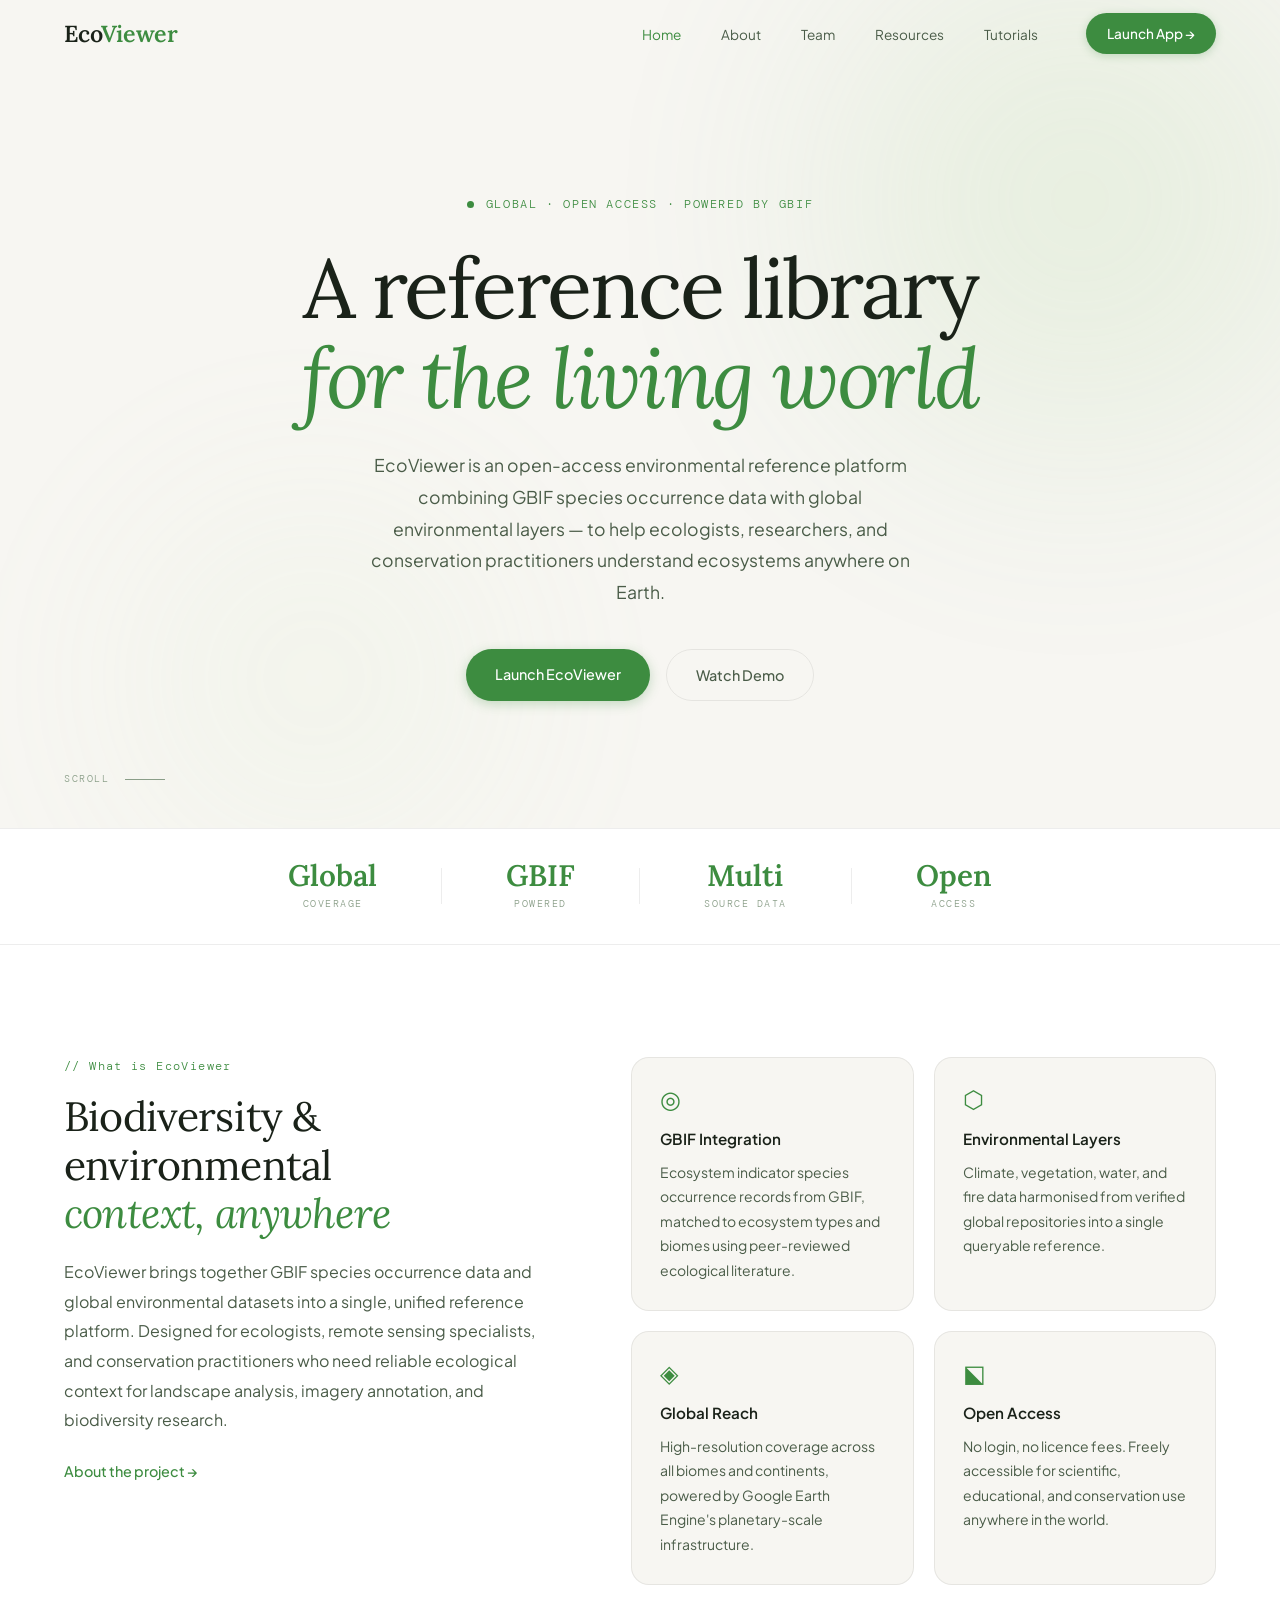
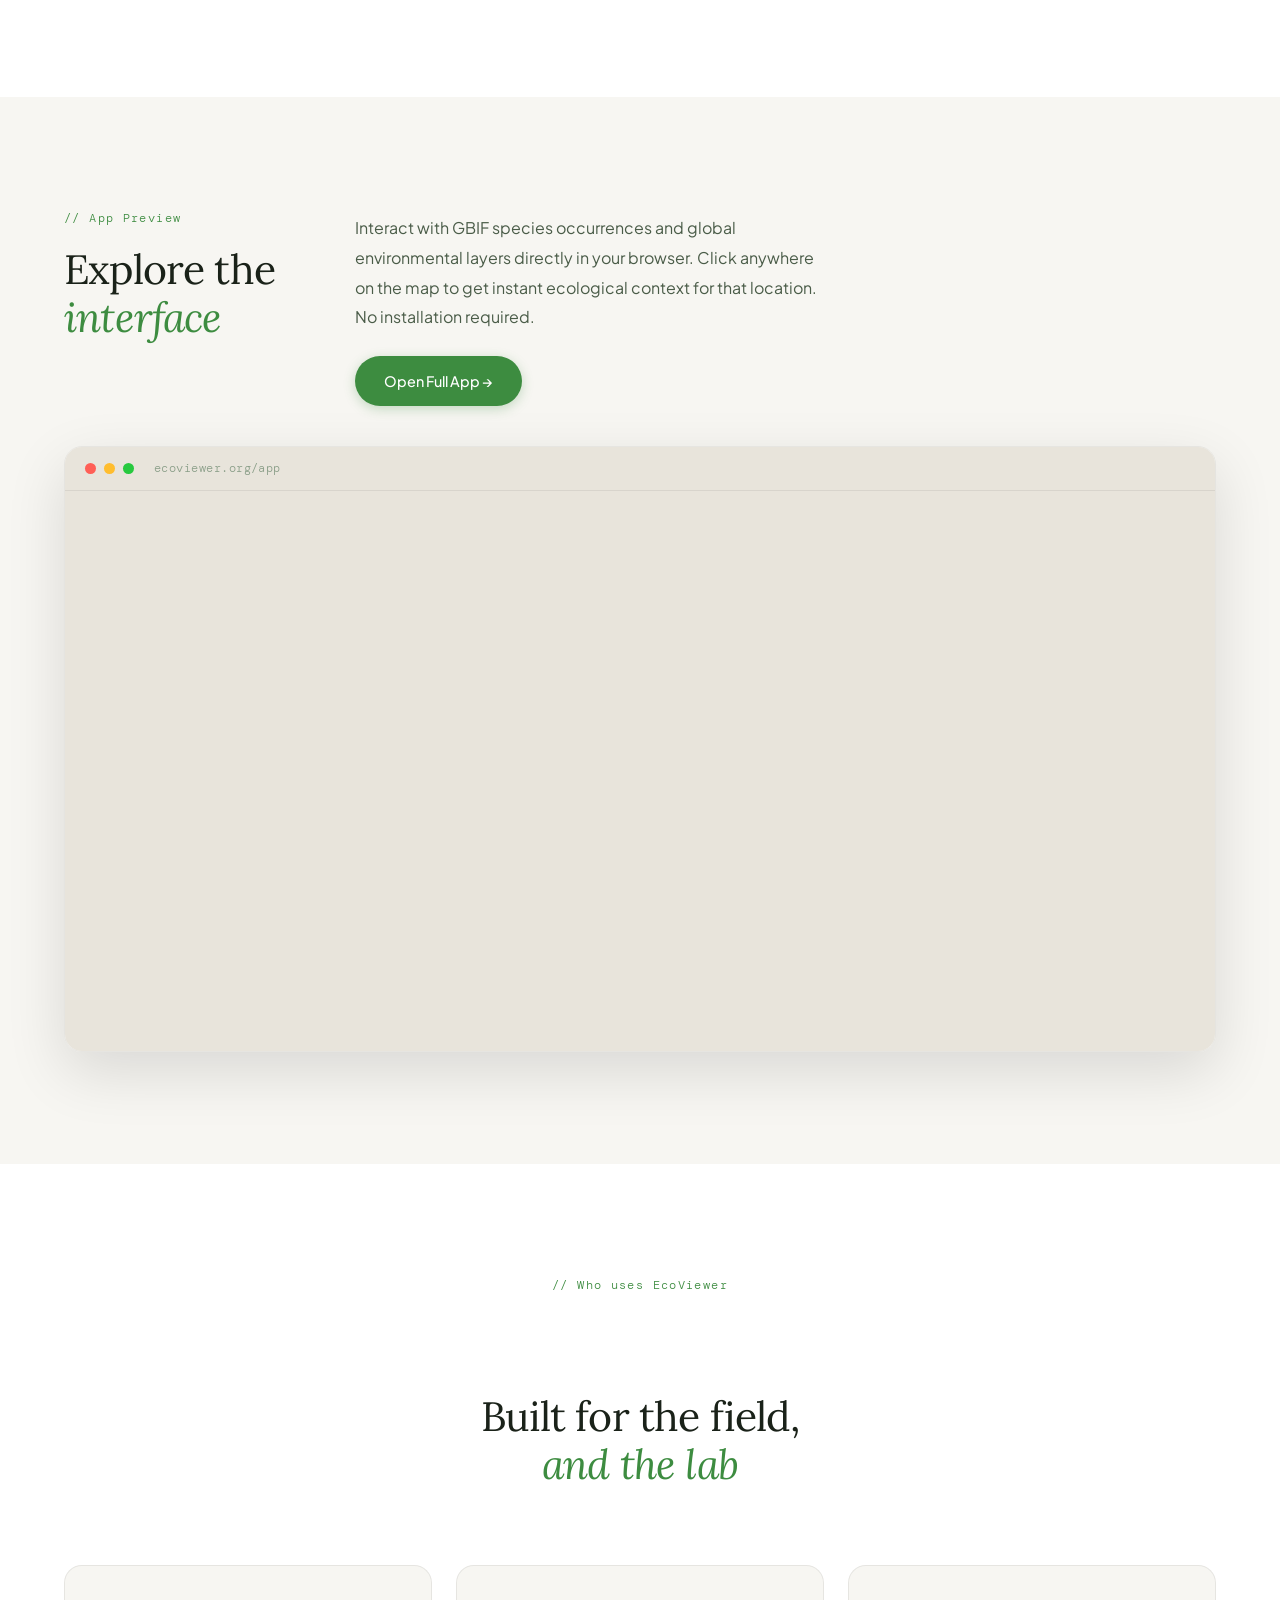
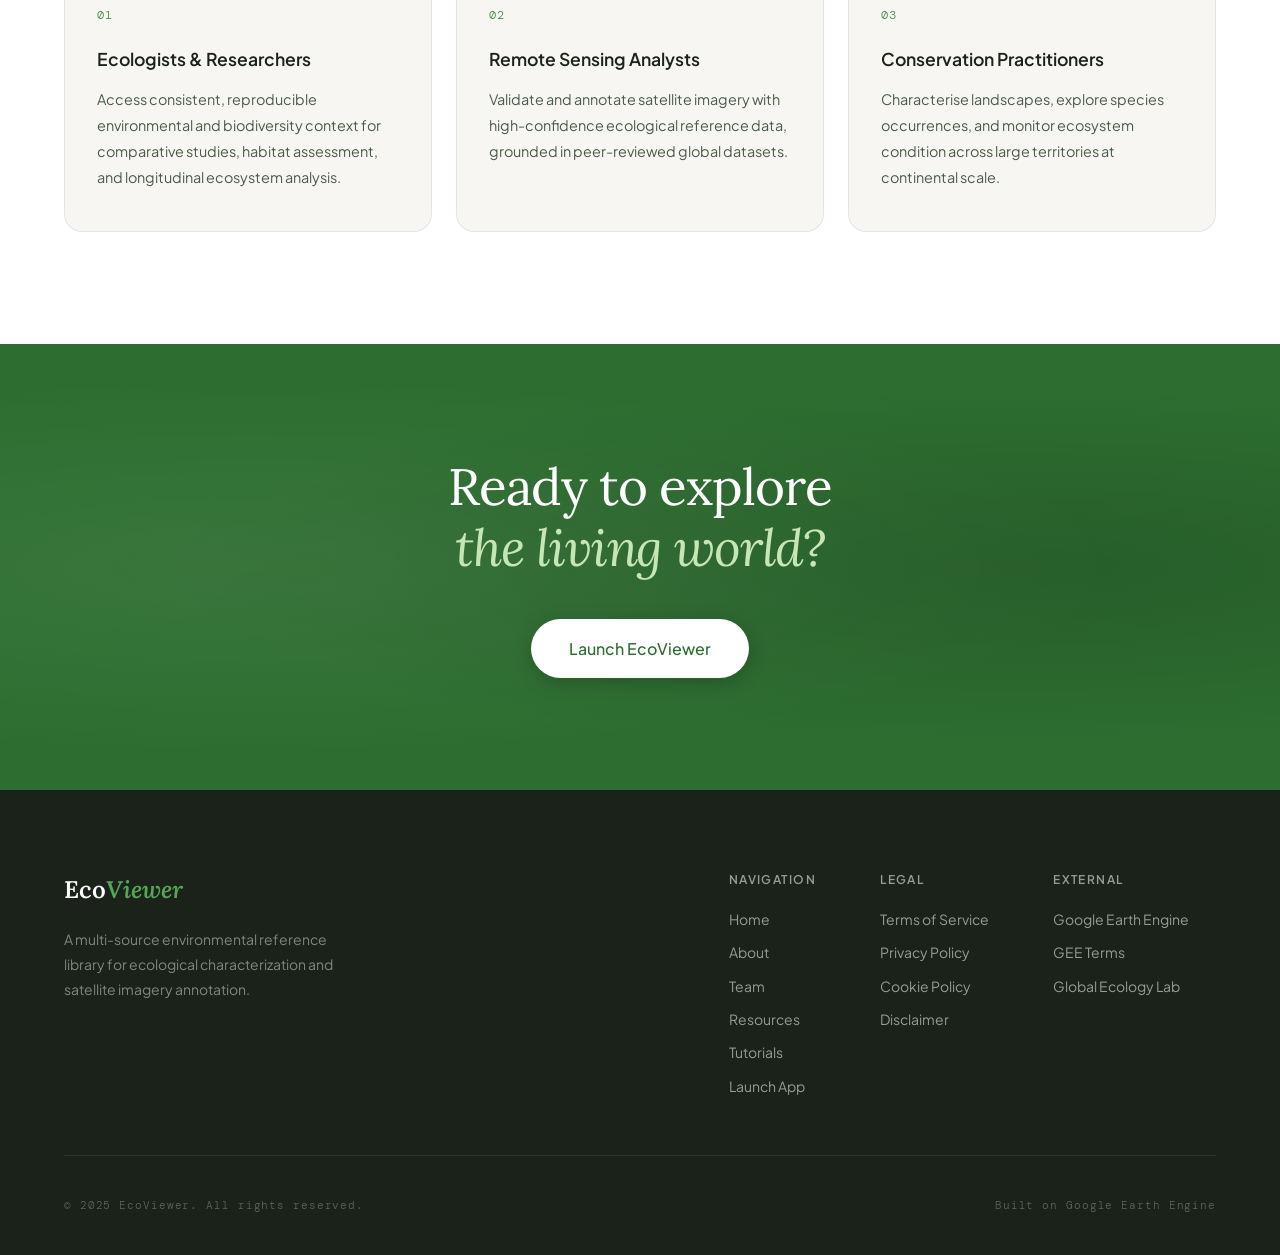
==== commit aa1af124: "Minor fixes, README and license" ====
--- a/index.html
+++ b/index.html
@@ -121,7 +121,7 @@
       </div>
       <div class="frame-content">
         <iframe
-          src="https://geo-global-ecosystems-atlas.projects.earthengine.app/view/ecoviewer"
+          src="https://ecoviewer-499604.projects.earthengine.app/view/ecoviewer"
           title="EcoViewer App"
           loading="lazy"
           allowfullscreen>
--- a/style.css
+++ b/style.css
@@ -43,7 +43,69 @@
 ::-webkit-scrollbar-thumb { background: var(--text3); border-radius: 2px; }
 
 /* ============================================================
+   ANIMATIONS
+   ============================================================ */
+@keyframes fadeUp {
+  from { opacity: 0; transform: translateY(28px); }
+  to   { opacity: 1; transform: translateY(0); }
+}
+@keyframes pulse {
+  0%, 100% { opacity: 1; transform: scale(1); }
+  50%       { opacity: 0.5; transform: scale(0.75); }
+}
+
+/* ============================================================
+   BUTTONS & SHARED LINKS
+   (used across every page)
+   ============================================================ */
+.btn-primary {
+  font-family: var(--sans);
+  font-size: 0.9rem;
+  font-weight: 500;
+  color: #fff;
+  background: var(--green);
+  padding: 0.8rem 1.8rem;
+  border-radius: 100px;
+  text-decoration: none;
+  transition: background 0.2s, transform 0.2s, box-shadow 0.2s;
+  display: inline-block;
+  box-shadow: 0 3px 12px rgba(61,140,64,0.28);
+}
+.btn-primary:hover { background: var(--green3); transform: translateY(-2px); box-shadow: 0 6px 20px rgba(61,140,64,0.35); }
+.btn-primary.large { padding: 1rem 2.4rem; font-size: 1rem; }
+
+.btn-ghost {
+  font-family: var(--sans);
+  font-size: 0.9rem;
+  font-weight: 500;
+  color: var(--text2);
+  background: transparent;
+  border: 1.5px solid var(--border2);
+  padding: 0.8rem 1.8rem;
+  border-radius: 100px;
+  text-decoration: none;
+  transition: border-color 0.2s, color 0.2s, background 0.2s;
+  display: inline-block;
+}
+.btn-ghost:hover { border-color: var(--green); color: var(--green); background: var(--green-dim); }
+
+.link-arrow {
+  font-family: var(--sans);
+  font-size: 0.9rem;
+  font-weight: 500;
+  color: var(--green);
+  text-decoration: none;
+  display: inline-flex;
+  align-items: center;
+  gap: 0.4rem;
+  margin-top: 1.5rem;
+  transition: gap 0.2s;
+}
+.link-arrow:hover { gap: 0.7rem; }
+
+/* ============================================================
    NAV
+   (used on every page)
    ============================================================ */
 .nav {
   position: fixed;
@@ -105,203 +167,30 @@
 .nav-burger { display: none; background: none; border: none; cursor: pointer; flex-direction: column; gap: 5px; }
 .nav-burger span { display: block; width: 22px; height: 1.5px; background: var(--text); transition: 0.3s; border-radius: 2px; }
 
-/* ============================================================
-   HERO
-   ============================================================ */
-.hero {
-  min-height: 92vh;
-  display: flex;
-  align-items: center;
-  justify-content: center;
-  padding: 0 4rem;
-  padding-top: var(--nav-h);
-  position: relative;
-  overflow: hidden;
-  background: var(--bg);
-}
-.hero-bg {
-  position: absolute;
-  inset: 0;
-  pointer-events: none;
-  overflow: hidden;
-}
-.hero-blob {
-  position: absolute;
-  border-radius: 50%;
-  filter: blur(100px);
-  opacity: 0.45;
-}
-.b1 {
-  width: 700px; height: 700px;
-  top: -150px; right: -150px;
-  background: radial-gradient(circle, rgba(168,212,148,0.55) 0%, rgba(61,140,64,0.06) 65%, transparent 100%);
-}
-.b2 {
-  width: 500px; height: 500px;
-  bottom: -100px; left: 5%;
-  background: radial-gradient(circle, rgba(200,230,180,0.35) 0%, transparent 70%);
-}
-.hero-content {
-  max-width: 820px;
-  width: 100%;
-  position: relative;
-  z-index: 2;
-  text-align: center;
-  animation: fadeUp 0.9s ease both;
-}
-.hero-eyebrow {
-  font-family: var(--mono);
-  font-size: 0.72rem;
-  color: var(--green);
-  letter-spacing: 0.14em;
-  text-transform: uppercase;
-  display: flex;
-  align-items: center;
-  justify-content: center;
-  gap: 0.75rem;
-  margin-bottom: 1.75rem;
-}
-.dot {
-  width: 7px; height: 7px;
-  border-radius: 50%;
-  background: var(--green);
-  animation: pulse 2s ease-in-out infinite;
-}
-.hero-title {
-  font-family: var(--serif);
-  font-size: clamp(3.2rem, 6.5vw, 6.5rem);
-  font-weight: 400;
-  line-height: 1.08;
-  color: var(--text);
-  margin-bottom: 1.75rem;
-  letter-spacing: -0.03em;
-}
-.hero-title em {
-  font-style: italic;
-  color: var(--green);
-}
-.hero-sub {
-  font-size: 1.1rem;
-  color: var(--text2);
-  font-weight: 400;
-  line-height: 1.8;
-  max-width: 560px;
-  margin: 0 auto 2.5rem;
-}
-.hero-actions {
-  display: flex;
-  gap: 1rem;
-  flex-wrap: wrap;
-  justify-content: center;
-}
-
-.hero-scroll {
-  position: absolute;
-  bottom: 2.5rem;
-  left: 4rem;
-  font-family: var(--mono);
-  font-size: 0.65rem;
-  color: var(--text3);
-  letter-spacing: 0.15em;
-  text-transform: uppercase;
-  display: flex;
-  align-items: center;
-  gap: 1rem;
-}
-.scroll-line {
-  display: block;
-  width: 40px;
-  height: 1px;
-  background: var(--text3);
-}
-
-/* ============================================================
-   BUTTONS
-   ============================================================ */
-.btn-primary {
-  font-family: var(--sans);
-  font-size: 0.9rem;
-  font-weight: 500;
-  color: #fff;
-  background: var(--green);
-  padding: 0.8rem 1.8rem;
-  border-radius: 100px;
-  text-decoration: none;
-  transition: background 0.2s, transform 0.2s, box-shadow 0.2s;
-  display: inline-block;
-  box-shadow: 0 3px 12px rgba(61,140,64,0.28);
-}
-.btn-primary:hover { background: var(--green3); transform: translateY(-2px); box-shadow: 0 6px 20px rgba(61,140,64,0.35); }
-.btn-primary.large { padding: 1rem 2.4rem; font-size: 1rem; }
-
-.btn-ghost {
-  font-family: var(--sans);
-  font-size: 0.9rem;
-  font-weight: 500;
-  color: var(--text2);
-  background: transparent;
-  border: 1.5px solid var(--border2);
-  padding: 0.8rem 1.8rem;
-  border-radius: 100px;
-  text-decoration: none;
-  transition: border-color 0.2s, color 0.2s, background 0.2s;
-  display: inline-block;
-}
-.btn-ghost:hover { border-color: var(--green); color: var(--green); background: var(--green-dim); }
-
-.link-arrow {
-  font-family: var(--sans);
-  font-size: 0.9rem;
-  font-weight: 500;
-  color: var(--green);
-  text-decoration: none;
-  display: inline-flex;
-  align-items: center;
-  gap: 0.4rem;
-  margin-top: 1.5rem;
-  transition: gap 0.2s;
-}
-.link-arrow:hover { gap: 0.7rem; }
-
-/* ============================================================
-   STATS BAR
-   ============================================================ */
-.stats-bar {
-  display: flex;
-  align-items: center;
-  justify-content: center;
-  border-top: 1px solid var(--border2);
-  border-bottom: 1px solid var(--border2);
-  background: var(--surface);
-  padding: 2rem 4rem;
-  flex-wrap: wrap;
-  box-shadow: var(--shadow-sm);
-}
-.stat {
-  display: flex;
-  flex-direction: column;
-  align-items: center;
-  padding: 0 4rem;
-  gap: 0.25rem;
-}
-.stat-num {
-  font-family: var(--serif);
-  font-size: 1.85rem;
-  font-weight: 600;
-  color: var(--green);
-  line-height: 1;
-}
-.stat-label {
-  font-family: var(--mono);
-  font-size: 0.63rem;
-  color: var(--text3);
-  letter-spacing: 0.15em;
-  text-transform: uppercase;
-}
-.stat-div { width: 1px; height: 36px; background: var(--border2); }
-
-/* ============================================================
-   SECTIONS
+/* Mobile nav dropdown */
+@media (max-width: 1024px) {
+  .nav-links.open {
+    display: flex;
+    flex-direction: column;
+    position: fixed;
+    top: var(--nav-h);
+    left: 0; right: 0;
+    background: var(--surface);
+    border-bottom: 1px solid var(--border2);
+    padding: 1.5rem 2rem 2rem;
+    gap: 1.25rem;
+    box-shadow: var(--shadow-md);
+    z-index: 99;
+  }
+  .nav-links.open a {
+    font-size: 1rem;
+    color: var(--text2);
+  }
+}
+
+/* ============================================================
+   SECTION / TYPOGRAPHY PRIMITIVES
+   (used across every inner page)
    ============================================================ */
 .section { padding: 7rem 4rem; }
 .section-inner {
@@ -341,108 +230,15 @@
   max-width: 480px;
 }
 
-/* ============================================================
-   WHAT SECTION
-   ============================================================ */
-.what { background: var(--surface); }
-.what-text {
-  flex: 1;
-  min-width: 280px;
-  position: sticky;
-  top: calc(var(--nav-h) + 2rem);
-}
-.what-cards {
-  flex: 1.2;
-  display: grid;
-  grid-template-columns: 1fr 1fr;
-  gap: 1.25rem;
-}
-.feature-card {
-  background: var(--bg);
-  border: 1px solid var(--border2);
-  border-radius: var(--radius-lg);
-  padding: 1.75rem;
-  transition: box-shadow 0.3s, transform 0.3s, border-color 0.3s;
-}
-.feature-card:hover {
-  box-shadow: var(--shadow-md);
-  transform: translateY(-3px);
-  border-color: rgba(61,140,64,0.2);
-}
-.card-icon { font-size: 1.5rem; color: var(--green); margin-bottom: 1rem; line-height: 1; }
-.feature-card h3 { font-family: var(--sans); font-size: 0.95rem; font-weight: 600; color: var(--text); margin-bottom: 0.5rem; }
-.feature-card p { font-size: 0.875rem; color: var(--text2); line-height: 1.75; font-weight: 400; }
-
-/* ============================================================
-   PREVIEW SECTION
-   ============================================================ */
-.preview {
-  display: flex;
-  gap: 5rem;
-  align-items: flex-start;
-  background: var(--bg);
-  padding: 7rem 4rem;
-}
-.preview-label {
-  flex: 0 0 300px;
-  position: sticky;
-  top: calc(var(--nav-h) + 2rem);
-}
-.preview-frame {
-  flex: 1;
-  border-radius: var(--radius-lg);
-  overflow: hidden;
-  border: 1px solid var(--border2);
-  box-shadow: var(--shadow-lg);
-}
-.frame-bar {
-  background: var(--bg3);
-  padding: 0.75rem 1.25rem;
-  display: flex;
-  align-items: center;
-  gap: 0.5rem;
-  border-bottom: 1px solid var(--border2);
-}
-.fb { width: 11px; height: 11px; border-radius: 50%; }
-.fb.r { background: #ff5f56; }
-.fb.y { background: #ffbd2e; }
-.fb.g { background: #27c93f; }
-.frame-url {
-  font-family: var(--mono);
-  font-size: 0.72rem;
-  color: var(--text3);
-  margin-left: 0.75rem;
-  letter-spacing: 0.04em;
-}
-.frame-content { height: 450px; background: var(--bg3); }
-.frame-content iframe { width: 100%; height: 100%; border: none; display: block; }
-
-/* ============================================================
-   USE CASES
-   ============================================================ */
-.usecases { background: var(--surface); }
-.usecase-grid {
-  display: grid;
-  grid-template-columns: repeat(3, 1fr);
-  gap: 1.5rem;
-  max-width: 1200px;
-  margin: 3.5rem auto 0;
-}
-.usecase-card {
-  background: var(--bg);
-  border: 1px solid var(--border2);
-  border-radius: var(--radius-lg);
-  padding: 2.5rem 2rem;
-  transition: box-shadow 0.3s, transform 0.3s;
-}
-.usecase-card:hover { box-shadow: var(--shadow-md); transform: translateY(-4px); }
-.uc-num { font-family: var(--mono); font-size: 0.72rem; color: var(--green); letter-spacing: 0.1em; display: block; margin-bottom: 1.25rem; }
-.usecase-card h3 { font-family: var(--sans); font-size: 1.1rem; font-weight: 600; color: var(--text); margin-bottom: 0.75rem; }
-.usecase-card p { font-size: 0.9rem; color: var(--text2); font-weight: 400; line-height: 1.8; }
-
-/* ============================================================
-   CTA BAND
-   ============================================================ */
+/* Inner-page hero banner (about, team, resources, tutorials, legal) */
+.page-hero { padding: calc(var(--nav-h) + 5rem) 4rem 4rem; border-bottom: 1px solid var(--border2); background: var(--surface); position: relative; overflow: hidden; }
+.page-hero-inner { max-width: 1200px; margin: 0 auto; }
+.page-hero p.section-tag { margin-bottom: 1rem; }
+.page-hero h1 { font-family: var(--serif); font-size: clamp(2.5rem, 4vw, 4rem); font-weight: 400; color: var(--text); line-height: 1.15; margin-bottom: 1rem; letter-spacing: -0.02em; }
+.page-hero h1 em { font-style: italic; color: var(--green); }
+.page-hero .lead { font-size: 1.05rem; color: var(--text2); max-width: 560px; line-height: 1.8; font-weight: 400; }
+
+/* CTA band (homepage + other pages) */
 .cta-band {
   position: relative;
   padding: 7rem 4rem;
@@ -471,12 +267,18 @@
   letter-spacing: -0.02em;
 }
 .cta-inner h2 em { font-style: italic; color: var(--accent); }
+.cta-sub {
+  color: rgba(255,255,255,0.75);
+  font-family: var(--sans);
+  font-size: 1rem;
+  margin: 0 auto 2rem;
+  max-width: 480px;
+  line-height: 1.7;
+}
 .cta-band .btn-primary { background: #fff; color: var(--green3); box-shadow: 0 4px 20px rgba(0,0,0,0.2); }
 .cta-band .btn-primary:hover { background: var(--accent); color: var(--green3); transform: translateY(-2px); }
 
-/* ============================================================
-   FOOTER
-   ============================================================ */
+/* Footer (every page) */
 .footer { background: var(--text); padding: 5rem 4rem 2.5rem; }
 .footer-top {
   display: flex;
@@ -498,30 +300,984 @@
 .footer-bottom { display: flex; justify-content: space-between; align-items: center; max-width: 1200px; margin: 2.5rem auto 0; flex-wrap: wrap; gap: 1rem; }
 .footer-bottom span { font-family: var(--mono); font-size: 0.7rem; color: rgba(255,255,255,0.3); letter-spacing: 0.08em; }
 
-/* ============================================================
-   PAGE HERO (inner pages)
-   ============================================================ */
-.page-hero { padding: calc(var(--nav-h) + 5rem) 4rem 4rem; border-bottom: 1px solid var(--border2); background: var(--surface); position: relative; overflow: hidden; }
-.page-hero-inner { max-width: 1200px; margin: 0 auto; }
-.page-hero p.section-tag { margin-bottom: 1rem; }
-.page-hero h1 { font-family: var(--serif); font-size: clamp(2.5rem, 4vw, 4rem); font-weight: 400; color: var(--text); line-height: 1.15; margin-bottom: 1rem; letter-spacing: -0.02em; }
-.page-hero h1 em { font-style: italic; color: var(--green); }
-.page-hero .lead { font-size: 1.05rem; color: var(--text2); max-width: 560px; line-height: 1.8; font-weight: 400; }
-
-/* ============================================================
-   ANIMATIONS
-   ============================================================ */
-@keyframes fadeUp {
-  from { opacity: 0; transform: translateY(28px); }
-  to   { opacity: 1; transform: translateY(0); }
-}
-@keyframes pulse {
-  0%, 100% { opacity: 1; transform: scale(1); }
-  50%       { opacity: 0.5; transform: scale(0.75); }
-}
-
-/* ============================================================
-   RESPONSIVE
+/* Shared data table (used in resources page, possibly elsewhere) */
+.data-table-container {
+  width: 100%;
+  overflow-x: auto;
+  border-radius: var(--radius-lg);
+  border: 1px solid var(--border2);
+  box-shadow: var(--shadow-sm);
+}
+.data-table {
+  width: 100%;
+  border-collapse: collapse;
+  font-family: var(--sans);
+  font-size: 0.875rem;
+  background: var(--surface);
+}
+.data-table thead tr {
+  background: var(--bg2);
+  border-bottom: 1px solid var(--border2);
+}
+.data-table th {
+  padding: 0.9rem 1.25rem;
+  font-size: 0.7rem;
+  font-weight: 600;
+  color: var(--text3);
+  letter-spacing: 0.1em;
+  text-transform: uppercase;
+  text-align: left;
+  white-space: nowrap;
+}
+.data-table tbody tr {
+  border-bottom: 1px solid var(--border2);
+  transition: background 0.15s;
+}
+.data-table tbody tr:last-child { border-bottom: none; }
+.data-table tbody tr:hover { background: var(--bg); }
+.data-table td {
+  padding: 1rem 1.25rem;
+  color: var(--text2);
+  font-weight: 400;
+  line-height: 1.65;
+  vertical-align: top;
+  word-break: break-word;
+}
+.data-table td em { font-style: italic; color: var(--text2); }
+.td-name {
+  font-weight: 500;
+  color: var(--text) !important;
+  white-space: normal !important;
+}
+.td-sub {
+  display: block;
+  font-family: var(--mono);
+  font-size: 0.65rem;
+  font-weight: 400;
+  color: var(--text3);
+  letter-spacing: 0.06em;
+  margin-top: 0.2rem;
+}
+.td-badge {
+  font-family: var(--mono);
+  font-size: 0.62rem;
+  color: var(--green3);
+  background: var(--green-dim);
+  border: 1px solid rgba(61,140,64,0.15);
+  padding: 0.2rem 0.6rem;
+  border-radius: 100px;
+  letter-spacing: 0.06em;
+  white-space: nowrap;
+}
+.td-links { white-space: normal; }
+.td-links a {
+  font-family: var(--mono);
+  font-size: 0.7rem;
+  color: var(--green);
+  text-decoration: none;
+  letter-spacing: 0.04em;
+  margin-right: 0.75rem;
+  transition: color 0.2s;
+}
+.td-links a:hover { color: var(--green3); }
+.td-links a.td-placeholder { color: var(--text3); }
+.td-year { white-space: nowrap; }
+.res-note {
+  margin-top: 1.5rem;
+  font-size: 0.85rem;
+  color: var(--text3);
+  font-weight: 400;
+  line-height: 1.75;
+}
+.res-note a { color: var(--green); text-decoration: none; }
+.res-note a:hover { color: var(--green3); }
+
+@media (max-width: 1024px) {
+  .data-table th, .data-table td { padding: 0.75rem 1rem; }
+}
+
+/* ============================================================
+   HOMEPAGE — HERO
+   ============================================================ */
+.hero {
+  min-height: 92vh;
+  display: flex;
+  align-items: center;
+  justify-content: center;
+  padding: 0 4rem;
+  padding-top: var(--nav-h);
+  position: relative;
+  overflow: hidden;
+  background: var(--bg);
+}
+.hero-bg {
+  position: absolute;
+  inset: 0;
+  pointer-events: none;
+  overflow: hidden;
+}
+.hero-blob {
+  position: absolute;
+  border-radius: 50%;
+  filter: blur(100px);
+  opacity: 0.45;
+}
+.b1 {
+  width: 700px; height: 700px;
+  top: -150px; right: -150px;
+  background: radial-gradient(circle, rgba(168,212,148,0.55) 0%, rgba(61,140,64,0.06) 65%, transparent 100%);
+}
+.b2 {
+  width: 500px; height: 500px;
+  bottom: -100px; left: 5%;
+  background: radial-gradient(circle, rgba(200,230,180,0.35) 0%, transparent 70%);
+}
+.hero-content {
+  max-width: 820px;
+  width: 100%;
+  position: relative;
+  z-index: 2;
+  text-align: center;
+  animation: fadeUp 0.9s ease both;
+}
+.hero-eyebrow {
+  font-family: var(--mono);
+  font-size: 0.72rem;
+  color: var(--green);
+  letter-spacing: 0.14em;
+  text-transform: uppercase;
+  display: flex;
+  align-items: center;
+  justify-content: center;
+  gap: 0.75rem;
+  margin-bottom: 1.75rem;
+}
+.dot {
+  width: 7px; height: 7px;
+  border-radius: 50%;
+  background: var(--green);
+  animation: pulse 2s ease-in-out infinite;
+}
+.hero-title {
+  font-family: var(--serif);
+  font-size: clamp(3.2rem, 6.5vw, 6.5rem);
+  font-weight: 400;
+  line-height: 1.08;
+  color: var(--text);
+  margin-bottom: 1.75rem;
+  letter-spacing: -0.03em;
+}
+.hero-title em { font-style: italic; color: var(--green); }
+.hero-sub {
+  font-size: 1.1rem;
+  color: var(--text2);
+  font-weight: 400;
+  line-height: 1.8;
+  max-width: 560px;
+  margin: 0 auto 2.5rem;
+}
+.hero-actions {
+  display: flex;
+  gap: 1rem;
+  flex-wrap: wrap;
+  justify-content: center;
+}
+.hero-scroll {
+  position: absolute;
+  bottom: 2.5rem;
+  left: 4rem;
+  font-family: var(--mono);
+  font-size: 0.65rem;
+  color: var(--text3);
+  letter-spacing: 0.15em;
+  text-transform: uppercase;
+  display: flex;
+  align-items: center;
+  gap: 1rem;
+}
+.scroll-line { display: block; width: 40px; height: 1px; background: var(--text3); }
+
+/* ============================================================
+   HOMEPAGE — STATS BAR
+   ============================================================ */
+.stats-bar {
+  display: flex;
+  align-items: center;
+  justify-content: center;
+  border-top: 1px solid var(--border2);
+  border-bottom: 1px solid var(--border2);
+  background: var(--surface);
+  padding: 2rem 4rem;
+  flex-wrap: wrap;
+  box-shadow: var(--shadow-sm);
+}
+.stat {
+  display: flex;
+  flex-direction: column;
+  align-items: center;
+  padding: 0 4rem;
+  gap: 0.25rem;
+}
+.stat-num {
+  font-family: var(--serif);
+  font-size: 1.85rem;
+  font-weight: 600;
+  color: var(--green);
+  line-height: 1;
+}
+.stat-label {
+  font-family: var(--mono);
+  font-size: 0.63rem;
+  color: var(--text3);
+  letter-spacing: 0.15em;
+  text-transform: uppercase;
+}
+.stat-div { width: 1px; height: 36px; background: var(--border2); }
+
+/* ============================================================
+   HOMEPAGE — WHAT IS ECOVIEWER
+   ============================================================ */
+.what { background: var(--surface); }
+.what-text {
+  flex: 1;
+  min-width: 280px;
+  position: sticky;
+  top: calc(var(--nav-h) + 2rem);
+}
+.what-cards {
+  flex: 1.2;
+  display: grid;
+  grid-template-columns: 1fr 1fr;
+  gap: 1.25rem;
+}
+.feature-card {
+  background: var(--bg);
+  border: 1px solid var(--border2);
+  border-radius: var(--radius-lg);
+  padding: 1.75rem;
+  transition: box-shadow 0.3s, transform 0.3s, border-color 0.3s;
+}
+.feature-card:hover {
+  box-shadow: var(--shadow-md);
+  transform: translateY(-3px);
+  border-color: rgba(61,140,64,0.2);
+}
+.card-icon { font-size: 1.5rem; color: var(--green); margin-bottom: 1rem; line-height: 1; }
+.feature-card h3 { font-family: var(--sans); font-size: 0.95rem; font-weight: 600; color: var(--text); margin-bottom: 0.5rem; }
+.feature-card p { font-size: 0.875rem; color: var(--text2); line-height: 1.75; font-weight: 400; }
+
+@media (max-width: 1024px) {
+  .what-text { position: static; }
+}
+
+/* ============================================================
+   HOMEPAGE — APP PREVIEW (stacked: text row, then full-width frame)
+   ============================================================ */
+.preview {
+  display: block;
+  background: var(--bg);
+  padding: 7rem 4rem;
+  gap: 5rem;
+  align-items: flex-start;
+}
+.preview-top {
+  max-width: 1200px;
+  margin: 0 auto 2.5rem;
+  display: flex;
+  gap: 5rem;
+  align-items: flex-start;
+}
+.preview-label { flex: none; position: static; top: calc(var(--nav-h) + 2rem); }
+.preview-desc { flex: 1; padding-top: 0.25rem; }
+
+.preview-frame,
+.preview-frame--wide {
+  max-width: 1200px;
+  margin: 0 auto;
+  border-radius: var(--radius-lg);
+  overflow: hidden;
+  border: 1px solid var(--border2);
+  box-shadow: var(--shadow-lg);
+}
+.frame-bar {
+  background: var(--bg3);
+  padding: 0.75rem 1.25rem;
+  display: flex;
+  align-items: center;
+  gap: 0.5rem;
+  border-bottom: 1px solid var(--border2);
+}
+.fb { width: 11px; height: 11px; border-radius: 50%; }
+.fb.r { background: #ff5f56; }
+.fb.y { background: #ffbd2e; }
+.fb.g { background: #27c93f; }
+.frame-url {
+  font-family: var(--mono);
+  font-size: 0.72rem;
+  color: var(--text3);
+  margin-left: 0.75rem;
+  letter-spacing: 0.04em;
+}
+.frame-content { height: 450px; background: var(--bg3); }
+.frame-content iframe { width: 100%; height: 100%; border: none; display: block; }
+.preview-frame--wide .frame-content { height: 560px; }
+
+@media (max-width: 1024px) {
+  .preview-top { flex-direction: column; gap: 2rem; }
+  .preview-frame--wide .frame-content { height: 400px; }
+}
+
+/* ============================================================
+   HOMEPAGE — USE CASES
+   ============================================================ */
+.usecases { background: var(--surface); }
+.usecase-grid {
+  display: grid;
+  grid-template-columns: repeat(3, 1fr);
+  gap: 1.5rem;
+  max-width: 1200px;
+  margin: 3.5rem auto 0;
+}
+.usecase-card {
+  background: var(--bg);
+  border: 1px solid var(--border2);
+  border-radius: var(--radius-lg);
+  padding: 2.5rem 2rem;
+  transition: box-shadow 0.3s, transform 0.3s;
+}
+.usecase-card:hover { box-shadow: var(--shadow-md); transform: translateY(-4px); }
+.uc-num { font-family: var(--mono); font-size: 0.72rem; color: var(--green); letter-spacing: 0.1em; display: block; margin-bottom: 1.25rem; }
+.usecase-card h3 { font-family: var(--sans); font-size: 1.1rem; font-weight: 600; color: var(--text); margin-bottom: 0.75rem; }
+.usecase-card p { font-size: 0.9rem; color: var(--text2); font-weight: 400; line-height: 1.8; }
+
+/* ============================================================
+   ABOUT PAGE
+   ============================================================ */
+.about-problem { background: var(--surface); }
+.about-solution { background: var(--bg); }
+
+.about-side {
+  flex: 0 0 280px;
+  position: sticky;
+  top: calc(var(--nav-h) + 2rem);
+}
+.about-body {
+  flex: 1;
+  display: flex;
+  flex-direction: column;
+  gap: 1.25rem;
+}
+.about-p {
+  font-size: 0.975rem;
+  color: var(--text2);
+  font-weight: 400;
+  line-height: 1.9;
+}
+.about-p a {
+  color: var(--green);
+  text-decoration: none;
+  border-bottom: 1px solid rgba(61,140,64,0.25);
+  transition: color 0.2s, border-color 0.2s;
+}
+.about-p a:hover { color: var(--green3); border-color: var(--green3); }
+.about-p strong { color: var(--text); font-weight: 600; }
+
+.about-callout {
+  display: flex;
+  gap: 1.25rem;
+  align-items: flex-start;
+  background: var(--green-dim);
+  border: 1px solid rgba(61,140,64,0.18);
+  border-left: 3px solid var(--green);
+  border-radius: var(--radius);
+  padding: 1.25rem 1.5rem;
+  margin-top: 0.5rem;
+}
+.about-callout-icon { font-size: 1.1rem; color: var(--green); flex-shrink: 0; margin-top: 0.1rem; }
+.about-callout p { font-size: 0.925rem; color: var(--text); font-weight: 500; line-height: 1.75; font-style: italic; }
+
+/* Pillars (used in about + resources) */
+.about-pillars {
+  flex: 1;
+  display: flex;
+  flex-direction: column;
+  gap: 0;
+}
+.pillar-item {
+  display: flex;
+  gap: 1.5rem;
+  align-items: flex-start;
+  padding: 1.75rem 0;
+  border-bottom: 1px solid var(--border2);
+}
+.pillar-item:first-child { border-top: 1px solid var(--border2); }
+.pillar-num {
+  font-family: var(--mono);
+  font-size: 0.68rem;
+  color: var(--green);
+  letter-spacing: 0.12em;
+  flex-shrink: 0;
+  padding-top: 0.2rem;
+  min-width: 2rem;
+}
+.pillar-item h3 { font-family: var(--sans); font-size: 0.95rem; font-weight: 600; color: var(--text); margin-bottom: 0.4rem; }
+.pillar-item p { font-size: 0.875rem; color: var(--text2); font-weight: 400; line-height: 1.75; }
+
+/* Evolution / before-after slider */
+.about-evolution { background: var(--surface); }
+.about-evolution-inner { max-width: 1200px; margin: 0 auto; }
+.about-evolution-header { max-width: 620px; margin-bottom: 3rem; }
+
+.before-after-wrap { display: flex; flex-direction: column; gap: 1rem; }
+.before-after-slider {
+  position: relative;
+  width: 100%;
+  aspect-ratio: 16 / 7;
+  overflow: hidden;
+  border-radius: var(--radius-lg);
+  border: 1px solid var(--border2);
+  box-shadow: var(--shadow-lg);
+  cursor: col-resize;
+  user-select: none;
+}
+.ba-after { position: absolute; inset: 0; }
+.ba-after img {
+  width: 100%;
+  height: 100%;
+  object-fit: cover;
+  object-position: left top;
+  display: block;
+  pointer-events: none;
+}
+.ba-before {
+  position: absolute;
+  top: 0; right: 0; bottom: 0;
+  left: 50%;
+  overflow: hidden;
+  border-left: 2px solid #fff;
+}
+.ba-before img {
+  position: absolute;
+  top: 0; right: 0;
+  width: var(--slider-w, 100%);
+  height: 100%;
+  object-fit: cover;
+  object-position: right top;
+  display: block;
+  pointer-events: none;
+}
+.ba-handle {
+  position: absolute;
+  top: 0; bottom: 0;
+  left: 50%;
+  transform: translateX(-50%);
+  display: flex;
+  flex-direction: column;
+  align-items: center;
+  cursor: col-resize;
+  z-index: 10;
+}
+.ba-handle-line { flex: 1; width: 2px; background: #fff; opacity: 0.9; }
+.ba-handle-circle {
+  width: 40px;
+  height: 40px;
+  border-radius: 50%;
+  background: #fff;
+  display: flex;
+  align-items: center;
+  justify-content: center;
+  gap: 2px;
+  box-shadow: 0 2px 12px rgba(0,0,0,0.25);
+  flex-shrink: 0;
+  font-size: 0.6rem;
+  color: var(--text3);
+}
+.ba-labels { display: flex; justify-content: space-between; gap: 1rem; }
+.ba-label { display: flex; flex-direction: column; gap: 0.25rem; max-width: 48%; }
+.ba-label--before { text-align: right; }
+.ba-label-tag {
+  font-family: var(--mono);
+  font-size: 0.65rem;
+  letter-spacing: 0.12em;
+  text-transform: uppercase;
+  font-weight: 400;
+}
+.ba-label--before .ba-label-tag { color: var(--text3); }
+.ba-label--after .ba-label-tag { color: var(--green); }
+.ba-label p { font-family: var(--sans); font-size: 0.8rem; color: var(--text3); font-weight: 400; line-height: 1.5; }
+
+/* What's next section */
+.about-next { background: var(--bg); }
+.about-next-inner {
+  max-width: 1200px;
+  margin: 0 auto;
+  display: flex;
+  gap: 5rem;
+  align-items: flex-start;
+}
+.about-next-text {
+  flex: 0 0 300px;
+  position: sticky;
+  top: calc(var(--nav-h) + 2rem);
+}
+.about-next-links { display: flex; gap: 1rem; flex-wrap: wrap; margin-top: 1.75rem; }
+.about-next-cards { flex: 1; display: flex; flex-direction: column; gap: 0; }
+.about-next-card {
+  display: flex;
+  flex-direction: column;
+  gap: 0.4rem;
+  padding: 1.75rem 0;
+  border-bottom: 1px solid var(--border2);
+  text-decoration: none;
+  position: relative;
+  transition: padding-left 0.25s;
+}
+.about-next-card:first-child { border-top: 1px solid var(--border2); }
+.about-next-card:hover { padding-left: 0.5rem; }
+.about-next-card-tag { font-family: var(--mono); font-size: 0.65rem; color: var(--green); letter-spacing: 0.1em; }
+.about-next-card h3 { font-family: var(--sans); font-size: 1rem; font-weight: 600; color: var(--text); }
+.about-next-card p { font-size: 0.875rem; color: var(--text2); font-weight: 400; line-height: 1.7; max-width: 480px; }
+.about-next-arrow {
+  position: absolute;
+  right: 0;
+  top: 50%;
+  transform: translateY(-50%);
+  font-size: 1.1rem;
+  color: var(--text3);
+  transition: color 0.2s, right 0.25s;
+}
+.about-next-card:hover .about-next-arrow { color: var(--green); right: -0.25rem; }
+
+@media (max-width: 1024px) {
+  .about-side { position: static; flex: none; }
+  .about-next-text { position: static; flex: none; }
+  .about-next-inner { flex-direction: column; gap: 3rem; }
+}
+@media (max-width: 768px) {
+  .before-after-slider { aspect-ratio: 4 / 3; }
+}
+
+/* ============================================================
+   TEAM PAGE
+   ============================================================ */
+.team { background: var(--surface); }
+.team-grid {
+  display: grid;
+  grid-template-columns: repeat(2, 1fr);
+  gap: 1.5rem;
+  max-width: 1200px;
+  margin: 3.5rem auto 0;
+}
+.team-card {
+  background: var(--bg);
+  border: 1px solid var(--border2);
+  border-radius: var(--radius-lg);
+  padding: 2rem;
+  display: flex;
+  gap: 1.5rem;
+  align-items: flex-start;
+  transition: box-shadow 0.3s, transform 0.3s;
+}
+.team-card:hover { box-shadow: var(--shadow-md); transform: translateY(-3px); }
+.team-avatar {
+  width: 52px;
+  height: 52px;
+  border-radius: 50%;
+  background: var(--green-mid);
+  border: 2px solid rgba(61,140,64,0.2);
+  display: flex;
+  align-items: center;
+  justify-content: center;
+  flex-shrink: 0;
+}
+.team-avatar span { font-family: var(--mono); font-size: 0.75rem; font-weight: 400; color: var(--green3); letter-spacing: 0.05em; }
+.team-avatar--photo { background: none; border: 2px solid var(--border2); overflow: hidden; }
+.team-avatar--photo img { width: 100%; height: 100%; object-fit: cover; object-position: center top; display: block; }
+.team-info { flex: 1; min-width: 0; }
+.team-info h3 { font-family: var(--sans); font-size: 1rem; font-weight: 600; color: var(--text); margin-bottom: 0.2rem; }
+.team-role {
+  font-family: var(--mono);
+  font-size: 0.68rem;
+  color: var(--green);
+  letter-spacing: 0.1em;
+  text-transform: uppercase;
+  margin-bottom: 0.75rem;
+}
+.team-bio { font-size: 0.875rem; color: var(--text2); font-weight: 400; line-height: 1.75; margin-bottom: 1rem; }
+.team-links { display: flex; gap: 1rem; flex-wrap: wrap; }
+.team-link {
+  font-family: var(--mono);
+  font-size: 0.7rem;
+  color: var(--green);
+  text-decoration: none;
+  letter-spacing: 0.06em;
+  transition: color 0.2s;
+}
+.team-link:hover { color: var(--green3); }
+
+@media (max-width: 1024px) { .team-grid { grid-template-columns: 1fr; } }
+@media (max-width: 600px) { .team-card { flex-direction: column; } }
+
+/* Global Ecology Lab section */
+.gel-section { background: var(--bg); }
+.gel-text { flex: 1; max-width: 460px; }
+.gel-card {
+  flex: 1;
+  background: var(--surface);
+  border: 1px solid var(--border2);
+  border-radius: var(--radius-lg);
+  padding: 2rem;
+  box-shadow: var(--shadow-sm);
+}
+.gel-logo-block {
+  display: flex;
+  align-items: center;
+  gap: 1rem;
+  margin-bottom: 1.25rem;
+  padding-bottom: 1.25rem;
+  border-bottom: 1px solid var(--border2);
+}
+.gel-logo-img { width: 48px; height: 48px; border-radius: 50%; object-fit: cover; flex-shrink: 0; }
+.gel-name { font-family: var(--sans); font-size: 0.95rem; font-weight: 600; color: var(--text); }
+.gel-affil { font-family: var(--mono); font-size: 0.65rem; color: var(--text3); letter-spacing: 0.06em; margin-top: 0.2rem; }
+.gel-desc { font-size: 0.875rem; color: var(--text2); font-weight: 400; line-height: 1.8; margin-bottom: 1.25rem; }
+.gel-highlights { display: flex; flex-direction: column; gap: 0.65rem; border-top: 1px solid var(--border2); padding-top: 1.25rem; }
+.gel-highlight-item { display: flex; gap: 1rem; font-size: 0.82rem; color: var(--text2); font-weight: 400; line-height: 1.5; }
+.gel-highlight-label {
+  font-family: var(--mono);
+  font-size: 0.63rem;
+  color: var(--text3);
+  letter-spacing: 0.08em;
+  text-transform: uppercase;
+  flex-shrink: 0;
+  min-width: 60px;
+  padding-top: 0.1rem;
+}
+
+@media (max-width: 1024px) { .gel-text { max-width: 100%; } }
+
+/* Acknowledgements */
+.ack-section { background: var(--surface); }
+.ack-inner {
+  max-width: 1200px;
+  margin: 0 auto;
+  display: flex;
+  gap: 5rem;
+  align-items: flex-start;
+}
+.ack-header {
+  flex: 0 0 280px;
+  position: sticky;
+  top: calc(var(--nav-h) + 2rem);
+}
+.ack-grid {
+  flex: 1;
+  display: grid;
+  grid-template-columns: repeat(3, 1fr);
+  gap: 0;
+}
+.ack-grid--2col { grid-template-columns: repeat(2, 1fr); }
+.ack-item {
+  padding: 1.5rem 1.25rem;
+  border-bottom: 1px solid var(--border2);
+  border-right: 1px solid var(--border2);
+}
+.ack-item:nth-child(3n) { border-right: none; }
+.ack-item:nth-last-child(-n+3) { border-bottom: none; }
+.ack-grid--2col .ack-item:nth-child(3n) { border-right: 1px solid var(--border2); }
+.ack-grid--2col .ack-item:nth-child(2n) { border-right: none; }
+.ack-grid--2col .ack-item:nth-last-child(-n+3) { border-bottom: 1px solid var(--border2); }
+.ack-grid--2col .ack-item:nth-last-child(-n+2) { border-bottom: none; }
+.ack-name { font-family: var(--sans); font-size: 0.9rem; font-weight: 600; color: var(--text); margin-bottom: 0.25rem; }
+.ack-inst { font-family: var(--mono); font-size: 0.65rem; color: var(--text3); letter-spacing: 0.06em; }
+
+@media (max-width: 1024px) {
+  .ack-inner { flex-direction: column; gap: 3rem; }
+  .ack-header { position: static; flex: none; }
+  .ack-grid { grid-template-columns: repeat(2, 1fr); }
+  .ack-item:nth-child(3n) { border-right: 1px solid var(--border2); }
+  .ack-item:nth-child(2n) { border-right: none; }
+  .ack-item:nth-last-child(-n+3) { border-bottom: 1px solid var(--border2); }
+  .ack-item:nth-last-child(-n+2) { border-bottom: none; }
+}
+@media (max-width: 600px) {
+  .ack-grid { grid-template-columns: 1fr; }
+  .ack-item { border-right: none !important; }
+  .ack-item:last-child { border-bottom: none; }
+  .ack-item:nth-last-child(-n+2) { border-bottom: 1px solid var(--border2); }
+}
+
+/* ============================================================
+   RESOURCES PAGE
+   ============================================================ */
+.res-structure { background: var(--surface); }
+.res-structure-text {
+  flex: 0 0 320px;
+  position: sticky;
+  top: calc(var(--nav-h) + 2rem);
+}
+.res-tabs { flex: 1; display: flex; flex-direction: column; gap: 0; }
+.res-tab { padding: 1.75rem 0; border-bottom: 1px solid var(--border2); }
+.res-tab:first-child { border-top: 1px solid var(--border2); }
+.res-tab-header { display: flex; align-items: baseline; gap: 1rem; margin-bottom: 0.6rem; }
+.res-tab-num { font-family: var(--mono); font-size: 0.68rem; color: var(--green); letter-spacing: 0.12em; flex-shrink: 0; }
+.res-tab h3 { font-family: var(--sans); font-size: 1rem; font-weight: 600; color: var(--text); }
+.res-tab p { font-size: 0.9rem; color: var(--text2); font-weight: 400; line-height: 1.8; margin-bottom: 0.9rem; }
+.res-tab-tags { display: flex; flex-wrap: wrap; gap: 0.4rem; }
+.res-tab-tags span {
+  font-family: var(--mono);
+  font-size: 0.62rem;
+  color: var(--green3);
+  background: var(--green-dim);
+  border: 1px solid rgba(61,140,64,0.15);
+  padding: 0.2rem 0.65rem;
+  border-radius: 100px;
+  letter-spacing: 0.06em;
+}
+
+@media (max-width: 1024px) { .res-structure-text { position: static; flex: none; } }
+
+/* GBIF + environmental layers sections */
+.res-gbif { background: var(--bg); }
+.res-datasets { background: var(--surface); }
+
+.res-table-wrap { max-width: 1200px; margin: 0 auto; }
+.res-section-header { max-width: 560px; margin-bottom: 3rem; }
+
+/* GBIF two-column header with callout */
+.res-gbif-header { display: flex; gap: 3rem; align-items: flex-start; margin-bottom: 3rem; }
+.res-gbif-text {
+  flex: 1;
+  position: sticky;
+  top: calc(var(--nav-h) + 2rem);
+}
+.res-gbif-text .section-body a {
+  color: var(--green);
+  text-decoration: none;
+  border-bottom: 1px solid rgba(61,140,64,0.25);
+  transition: color 0.2s, border-color 0.2s;
+}
+.res-gbif-text .section-body a:hover { color: var(--green3); border-color: var(--green3); }
+.res-gbif-callout { flex: 1; display: flex; flex-direction: column; gap: 0; }
+.res-gbif-callout-block {
+  background: var(--surface);
+  border: 1px solid var(--border2);
+  border-radius: var(--radius);
+  padding: 1.25rem 1.5rem;
+  border-left: 3px solid var(--green);
+}
+.res-gbif-callout-block + .res-gbif-callout-block { margin-top: 1rem; }
+.res-callout-label { font-family: var(--mono); font-size: 0.65rem; color: var(--green); letter-spacing: 0.1em; margin-bottom: 0.65rem; }
+.res-callout-body { font-size: 0.875rem; color: var(--text2); font-weight: 400; line-height: 1.8; }
+.res-callout-body a {
+  color: var(--green);
+  text-decoration: none;
+  border-bottom: 1px solid rgba(61,140,64,0.25);
+  transition: color 0.2s;
+}
+.res-callout-body a:hover { color: var(--green3); }
+.res-callout-body strong { color: var(--text); font-weight: 600; }
+.res-callout-body em { font-style: italic; }
+
+@media (max-width: 1024px) {
+  .res-gbif-header { flex-direction: column; }
+  .res-gbif-text { position: static; }
+}
+
+/* ============================================================
+   TUTORIALS PAGE
+   ============================================================ */
+.tut-quickstart { background: var(--surface); }
+.tut-qs-text {
+  flex: 0 0 300px;
+  position: sticky;
+  top: calc(var(--nav-h) + 2rem);
+}
+.tut-steps { flex: 1; display: flex; flex-direction: column; gap: 0; }
+.tutorial-step { display: flex; gap: 1.5rem; align-items: flex-start; padding: 1.75rem 0; border-bottom: 1px solid var(--border2); }
+.tutorial-step:first-child { border-top: 1px solid var(--border2); }
+.tut-step-num {
+  font-family: var(--mono);
+  font-size: 0.68rem;
+  color: var(--green);
+  letter-spacing: 0.12em;
+  flex-shrink: 0;
+  padding-top: 0.2rem;
+  min-width: 2rem;
+}
+.tutorial-step h3 { font-family: var(--sans); font-size: 0.95rem; font-weight: 600; color: var(--text); margin-bottom: 0.4rem; }
+.tutorial-step p { font-size: 0.875rem; color: var(--text2); font-weight: 400; line-height: 1.75; }
+
+.tut-video { background: var(--bg); }
+.tut-video-inner {
+  max-width: 1200px;
+  margin: 0 auto;
+  display: flex;
+  gap: 5rem;
+  align-items: flex-start;
+}
+.tut-video-label {
+  flex: 0 0 280px;
+  position: sticky;
+  top: calc(var(--nav-h) + 2rem);
+}
+.tut-video-frame {
+  flex: 1;
+  border-radius: var(--radius-lg);
+  overflow: hidden;
+  border: 1px solid var(--border2);
+  box-shadow: var(--shadow-md);
+  aspect-ratio: 16 / 9;
+  background: var(--bg3);
+}
+.tut-video-frame iframe { width: 100%; height: 100%; border: none; display: block; }
+.tut-video-placeholder {
+  width: 100%;
+  height: 100%;
+  display: flex;
+  flex-direction: column;
+  align-items: center;
+  justify-content: center;
+  gap: 0.75rem;
+  background: var(--bg2);
+  min-height: 320px;
+}
+.tut-video-icon { font-size: 2.5rem; color: var(--green); opacity: 0.5; }
+.tut-video-placeholder p { font-family: var(--sans); font-size: 1rem; font-weight: 500; color: var(--text2); }
+.tut-video-sub { font-family: var(--mono); font-size: 0.65rem; color: var(--text3); letter-spacing: 0.06em; }
+
+.tut-repos { background: var(--surface); }
+.repo-grid {
+  display: grid;
+  grid-template-columns: repeat(3, 1fr);
+  gap: 1.5rem;
+  max-width: 1200px;
+  margin: 0 auto;
+}
+.repo-card {
+  background: var(--bg);
+  border: 1px solid var(--border2);
+  border-radius: var(--radius-lg);
+  padding: 1.75rem;
+  text-decoration: none;
+  display: flex;
+  flex-direction: column;
+  gap: 0.75rem;
+  transition: box-shadow 0.3s, transform 0.3s, border-color 0.3s;
+}
+.repo-card:hover { box-shadow: var(--shadow-md); transform: translateY(-3px); border-color: rgba(61,140,64,0.2); }
+.repo-card-top { display: flex; align-items: center; justify-content: space-between; }
+.repo-icon { color: var(--text3); }
+.repo-tag {
+  font-family: var(--mono);
+  font-size: 0.62rem;
+  color: var(--text3);
+  background: var(--bg3);
+  border: 1px solid var(--border2);
+  padding: 0.2rem 0.65rem;
+  border-radius: 100px;
+  letter-spacing: 0.06em;
+}
+.repo-card h3 { font-family: var(--sans); font-size: 1rem; font-weight: 600; color: var(--text); }
+.repo-card p { font-size: 0.875rem; color: var(--text2); font-weight: 400; line-height: 1.75; flex: 1; }
+.repo-meta {
+  display: flex;
+  align-items: center;
+  gap: 1.25rem;
+  margin-top: 0.5rem;
+  font-family: var(--mono);
+  font-size: 0.65rem;
+  color: var(--text3);
+  letter-spacing: 0.05em;
+}
+.repo-lang { display: flex; align-items: center; gap: 0.4rem; }
+.repo-lang em { display: inline-block; width: 10px; height: 10px; border-radius: 50%; font-style: normal; }
+
+.tut-faq { background: var(--bg); }
+.faq-text {
+  flex: 0 0 280px;
+  position: sticky;
+  top: calc(var(--nav-h) + 2rem);
+}
+.faq-list { flex: 1; display: flex; flex-direction: column; gap: 0; }
+.faq-item { padding: 1.75rem 0; border-bottom: 1px solid var(--border2); }
+.faq-item:first-child { border-top: 1px solid var(--border2); }
+.faq-item h3 { font-family: var(--sans); font-size: 0.95rem; font-weight: 600; color: var(--text); margin-bottom: 0.5rem; }
+.faq-item p { font-size: 0.875rem; color: var(--text2); font-weight: 400; line-height: 1.8; }
+.faq-item a { color: var(--green); text-decoration: none; }
+.faq-item a:hover { color: var(--green3); }
+
+@media (max-width: 1024px) {
+  .tut-qs-text, .tut-video-label, .faq-text { position: static; flex: none; }
+  .tut-video-inner { flex-direction: column; gap: 3rem; }
+  .repo-grid { grid-template-columns: 1fr; }
+}
+
+/* ============================================================
+   APP PAGE
+   ============================================================ */
+.app-page body { overflow: hidden; }
+.app-nav {
+  position: fixed;
+  top: 0; left: 0; right: 0;
+  height: var(--nav-h);
+  display: flex;
+  align-items: center;
+  padding: 0 2rem;
+  gap: 2rem;
+  z-index: 100;
+  background: rgba(247, 246, 242, 0.96);
+  backdrop-filter: blur(14px);
+  border-bottom: 1px solid var(--border2);
+  box-shadow: var(--shadow-sm);
+}
+.app-nav .nav-logo { font-family: var(--serif); font-size: 1.3rem; font-weight: 600; color: var(--text); text-decoration: none; flex-shrink: 0; }
+.app-nav .nav-logo span { color: var(--green); }
+.app-nav-links { display: flex; list-style: none; gap: 2rem; margin-left: auto; }
+.app-nav-links a { font-family: var(--sans); font-size: 0.85rem; font-weight: 400; color: var(--text2); text-decoration: none; transition: color 0.2s; }
+.app-nav-links a:hover { color: var(--green); }
+.app-nav-links a.active { color: var(--green); }
+.app-nav-open {
+  font-family: var(--mono);
+  font-size: 0.68rem;
+  color: var(--text3);
+  text-decoration: none;
+  letter-spacing: 0.08em;
+  flex-shrink: 0;
+  transition: color 0.2s;
+}
+.app-nav-open:hover { color: var(--green); }
+.app-frame { position: fixed; top: var(--nav-h); left: 0; right: 0; bottom: 0; }
+.app-frame iframe { width: 100%; height: 100%; border: none; display: block; }
+
+@media (max-width: 768px) {
+  .app-nav-links { display: none; }
+  .app-nav-open { margin-left: auto; }
+}
+
+/* ============================================================
+   LEGAL PAGES
+   ============================================================ */
+.legal-body { background: var(--bg); }
+.legal-inner { max-width: 760px; margin: 0 auto; }
+.legal-block { padding: 2.5rem 0; border-bottom: 1px solid var(--border2); }
+.legal-block:last-child { border-bottom: none; }
+.legal-block h2 { font-family: var(--sans); font-size: 1rem; font-weight: 600; color: var(--text); margin-bottom: 0.9rem; }
+.legal-block p { font-size: 0.925rem; color: var(--text2); font-weight: 400; line-height: 1.85; margin-bottom: 0.75rem; }
+.legal-block p:last-child { margin-bottom: 0; }
+.legal-block ul { margin: 0.75rem 0 0.75rem 1.25rem; display: flex; flex-direction: column; gap: 0.5rem; }
+.legal-block ul li { font-size: 0.925rem; color: var(--text2); font-weight: 400; line-height: 1.75; }
+.legal-block a {
+  color: var(--green);
+  text-decoration: none;
+  border-bottom: 1px solid rgba(61,140,64,0.25);
+  transition: border-color 0.2s, color 0.2s;
+}
+.legal-block a:hover { color: var(--green3); border-color: var(--green3); }
+
+/* ============================================================
+   GLOBAL RESPONSIVE
+   (cross-page rules — nav, hero, sections, footer)
    ============================================================ */
 @media (max-width: 1024px) {
   .hero { padding: 8rem 2rem 4rem; }
@@ -529,8 +1285,6 @@
   .hero-scroll { display: none; }
   .section-inner { flex-direction: column; gap: 3rem; }
   .what-cards { grid-template-columns: 1fr; }
-  .preview { flex-direction: column; padding: 5rem 2rem; }
-  .preview-label { position: static; flex: none; }
   .usecase-grid { grid-template-columns: 1fr; }
   .nav { padding: 0 2rem; }
   .nav-links { display: none; }
@@ -548,1333 +1302,3 @@
   .footer-links { gap: 2rem; flex-wrap: wrap; }
   .what-cards { grid-template-columns: 1fr; }
 }
-
-/* ============================================================
-   GLOBE (hero visual)
-
-
-/* ============================================================
-   ABOUT PAGE
-   ============================================================ */
-
-/* Project description */
-.about-project { background: var(--bg); }
-.about-project-inner {
-  max-width: 1200px;
-  margin: 0 auto;
-  display: flex;
-  gap: 5rem;
-  align-items: flex-start;
-}
-.about-text-block {
-  flex: 1;
-  position: sticky;
-  top: calc(var(--nav-h) + 2rem);
-}
-.about-pillars {
-  flex: 1;
-  display: flex;
-  flex-direction: column;
-  gap: 0;
-}
-.pillar-item {
-  display: flex;
-  gap: 1.5rem;
-  align-items: flex-start;
-  padding: 1.75rem 0;
-  border-bottom: 1px solid var(--border2);
-}
-.pillar-item:first-child { border-top: 1px solid var(--border2); }
-.pillar-num {
-  font-family: var(--mono);
-  font-size: 0.68rem;
-  color: var(--green);
-  letter-spacing: 0.12em;
-  flex-shrink: 0;
-  padding-top: 0.2rem;
-  min-width: 2rem;
-}
-.pillar-item h3 {
-  font-family: var(--sans);
-  font-size: 0.95rem;
-  font-weight: 600;
-  color: var(--text);
-  margin-bottom: 0.4rem;
-}
-.pillar-item p {
-  font-size: 0.875rem;
-  color: var(--text2);
-  font-weight: 400;
-  line-height: 1.75;
-}
-
-/* Team */
-.team { background: var(--surface); }
-.team-grid {
-  display: grid;
-  grid-template-columns: repeat(2, 1fr);
-  gap: 1.5rem;
-  max-width: 1200px;
-  margin: 3.5rem auto 0;
-}
-.team-card {
-  background: var(--bg);
-  border: 1px solid var(--border2);
-  border-radius: var(--radius-lg);
-  padding: 2rem;
-  display: flex;
-  gap: 1.5rem;
-  align-items: flex-start;
-  transition: box-shadow 0.3s, transform 0.3s;
-}
-.team-card:hover {
-  box-shadow: var(--shadow-md);
-  transform: translateY(-3px);
-}
-.team-avatar {
-  width: 52px;
-  height: 52px;
-  border-radius: 50%;
-  background: var(--green-mid);
-  border: 2px solid rgba(61,140,64,0.2);
-  display: flex;
-  align-items: center;
-  justify-content: center;
-  flex-shrink: 0;
-}
-.team-avatar span {
-  font-family: var(--mono);
-  font-size: 0.75rem;
-  font-weight: 400;
-  color: var(--green3);
-  letter-spacing: 0.05em;
-}
-.team-info { flex: 1; min-width: 0; }
-.team-info h3 {
-  font-family: var(--sans);
-  font-size: 1rem;
-  font-weight: 600;
-  color: var(--text);
-  margin-bottom: 0.2rem;
-}
-.team-role {
-  font-family: var(--mono);
-  font-size: 0.68rem;
-  color: var(--green);
-  letter-spacing: 0.1em;
-  text-transform: uppercase;
-  margin-bottom: 0.75rem;
-}
-.team-bio {
-  font-size: 0.875rem;
-  color: var(--text2);
-  font-weight: 400;
-  line-height: 1.75;
-  margin-bottom: 1rem;
-}
-.team-links { display: flex; gap: 1rem; flex-wrap: wrap; }
-.team-link {
-  font-family: var(--mono);
-  font-size: 0.7rem;
-  color: var(--green);
-  text-decoration: none;
-  letter-spacing: 0.06em;
-  transition: color 0.2s;
-}
-.team-link:hover { color: var(--green3); }
-
-/* Contributors */
-.contributors { background: var(--bg); }
-.contributors-grid {
-  display: flex;
-  flex-wrap: wrap;
-  gap: 1rem;
-  max-width: 1200px;
-  margin: 0 auto;
-  justify-content: center;
-}
-.contributor-card {
-  background: var(--surface);
-  border: 1px solid var(--border2);
-  border-radius: var(--radius-lg);
-  padding: 1.5rem 1.25rem;
-  display: flex;
-  flex-direction: column;
-  align-items: center;
-  gap: 0.5rem;
-  width: 160px;
-  text-align: center;
-  transition: box-shadow 0.3s, transform 0.3s;
-}
-.contributor-card:hover {
-  box-shadow: var(--shadow-md);
-  transform: translateY(-3px);
-}
-.contributor-card--ghost {
-  border-style: dashed;
-  background: transparent;
-}
-.contributor-avatar {
-  width: 42px; height: 42px;
-  border-radius: 50%;
-  background: var(--green-mid);
-  display: flex;
-  align-items: center;
-  justify-content: center;
-}
-.contributor-avatar span {
-  font-family: var(--mono);
-  font-size: 0.68rem;
-  color: var(--green3);
-  letter-spacing: 0.04em;
-}
-.contributor-avatar--plus {
-  background: var(--border2);
-}
-.contributor-avatar--plus span {
-  font-size: 1.1rem;
-  color: var(--text3);
-}
-.contributor-name {
-  font-family: var(--sans);
-  font-size: 0.82rem;
-  font-weight: 500;
-  color: var(--text);
-}
-.contributor-detail {
-  font-family: var(--mono);
-  font-size: 0.65rem;
-  color: var(--text3);
-  letter-spacing: 0.06em;
-}
-.contributor-detail a {
-  color: var(--green);
-  text-decoration: none;
-}
-.contributor-detail a:hover { color: var(--green3); }
-
-/* About responsive */
-@media (max-width: 1024px) {
-  .about-project-inner { flex-direction: column; gap: 3rem; }
-  .about-text-block { position: static; }
-  .team-grid { grid-template-columns: 1fr; }
-}
-@media (max-width: 600px) {
-  .team-card { flex-direction: column; }
-  .contributors-grid { gap: 0.75rem; }
-  .contributor-card { width: 140px; }
-}
-
-/* ============================================================
-   LEGAL PAGES
-   ============================================================ */
-.legal-body { background: var(--bg); }
-.legal-inner {
-  max-width: 760px;
-  margin: 0 auto;
-}
-.legal-block {
-  padding: 2.5rem 0;
-  border-bottom: 1px solid var(--border2);
-}
-.legal-block:last-child { border-bottom: none; }
-.legal-block h2 {
-  font-family: var(--sans);
-  font-size: 1rem;
-  font-weight: 600;
-  color: var(--text);
-  margin-bottom: 0.9rem;
-}
-.legal-block p {
-  font-size: 0.925rem;
-  color: var(--text2);
-  font-weight: 400;
-  line-height: 1.85;
-  margin-bottom: 0.75rem;
-}
-.legal-block p:last-child { margin-bottom: 0; }
-.legal-block ul {
-  margin: 0.75rem 0 0.75rem 1.25rem;
-  display: flex;
-  flex-direction: column;
-  gap: 0.5rem;
-}
-.legal-block ul li {
-  font-size: 0.925rem;
-  color: var(--text2);
-  font-weight: 400;
-  line-height: 1.75;
-}
-.legal-block a {
-  color: var(--green);
-  text-decoration: none;
-  border-bottom: 1px solid rgba(61,140,64,0.25);
-  transition: border-color 0.2s, color 0.2s;
-}
-.legal-block a:hover {
-  color: var(--green3);
-  border-color: var(--green3);
-}
-
-/* ============================================================
-   APP PAGE
-   ============================================================ */
-.app-page body { overflow: hidden; }
-
-.app-nav {
-  position: fixed;
-  top: 0; left: 0; right: 0;
-  height: var(--nav-h);
-  display: flex;
-  align-items: center;
-  padding: 0 2rem;
-  gap: 2rem;
-  z-index: 100;
-  background: rgba(247, 246, 242, 0.96);
-  backdrop-filter: blur(14px);
-  border-bottom: 1px solid var(--border2);
-  box-shadow: var(--shadow-sm);
-}
-.app-nav .nav-logo {
-  font-family: var(--serif);
-  font-size: 1.3rem;
-  font-weight: 600;
-  color: var(--text);
-  text-decoration: none;
-  flex-shrink: 0;
-}
-.app-nav .nav-logo span { color: var(--green); }
-.app-nav-links {
-  display: flex;
-  list-style: none;
-  gap: 2rem;
-  margin-left: auto;
-}
-.app-nav-links a {
-  font-family: var(--sans);
-  font-size: 0.85rem;
-  font-weight: 400;
-  color: var(--text2);
-  text-decoration: none;
-  transition: color 0.2s;
-}
-.app-nav-links a:hover { color: var(--green); }
-.app-nav-links a.active { color: var(--green); }
-.app-nav-open {
-  font-family: var(--mono);
-  font-size: 0.68rem;
-  color: var(--text3);
-  text-decoration: none;
-  letter-spacing: 0.08em;
-  flex-shrink: 0;
-  transition: color 0.2s;
-}
-.app-nav-open:hover { color: var(--green); }
-.app-frame {
-  position: fixed;
-  top: var(--nav-h);
-  left: 0; right: 0; bottom: 0;
-}
-.app-frame iframe {
-  width: 100%;
-  height: 100%;
-  border: none;
-  display: block;
-}
-
-@media (max-width: 768px) {
-  .app-nav-links { display: none; }
-  .app-nav-open { margin-left: auto; }
-}
-
-/* ============================================================
-   RESOURCES PAGE
-   ============================================================ */
-
-/* Structure section */
-.res-structure { background: var(--surface); }
-.res-structure-text {
-  flex: 0 0 320px;
-  position: sticky;
-  top: calc(var(--nav-h) + 2rem);
-}
-.res-tabs {
-  flex: 1;
-  display: flex;
-  flex-direction: column;
-  gap: 0;
-}
-.res-tab {
-  padding: 1.75rem 0;
-  border-bottom: 1px solid var(--border2);
-}
-.res-tab:first-child { border-top: 1px solid var(--border2); }
-.res-tab-header {
-  display: flex;
-  align-items: baseline;
-  gap: 1rem;
-  margin-bottom: 0.6rem;
-}
-.res-tab-num {
-  font-family: var(--mono);
-  font-size: 0.68rem;
-  color: var(--green);
-  letter-spacing: 0.12em;
-  flex-shrink: 0;
-}
-.res-tab h3 {
-  font-family: var(--sans);
-  font-size: 1rem;
-  font-weight: 600;
-  color: var(--text);
-}
-.res-tab p {
-  font-size: 0.9rem;
-  color: var(--text2);
-  font-weight: 400;
-  line-height: 1.8;
-  margin-bottom: 0.9rem;
-}
-.res-tab-tags {
-  display: flex;
-  flex-wrap: wrap;
-  gap: 0.4rem;
-}
-.res-tab-tags span {
-  font-family: var(--mono);
-  font-size: 0.62rem;
-  color: var(--green3);
-  background: var(--green-dim);
-  border: 1px solid rgba(61,140,64,0.15);
-  padding: 0.2rem 0.65rem;
-  border-radius: 100px;
-  letter-spacing: 0.06em;
-}
-
-/* Datasets & Literature shared */
-.res-datasets { background: var(--bg); }
-.res-literature { background: var(--surface); }
-
-.res-table-wrap {
-  max-width: 1200px;
-  margin: 0 auto;
-}
-.res-section-header {
-  max-width: 560px;
-  margin-bottom: 3rem;
-}
-.data-table-container {
-  width: 100%;
-  overflow-x: auto;
-  border-radius: var(--radius-lg);
-  border: 1px solid var(--border2);
-  box-shadow: var(--shadow-sm);
-}
-.data-table {
-  width: 100%;
-  border-collapse: collapse;
-  font-family: var(--sans);
-  font-size: 0.875rem;
-  background: var(--surface);
-}
-.data-table thead tr {
-  background: var(--bg2);
-  border-bottom: 1px solid var(--border2);
-}
-.data-table th {
-  padding: 0.9rem 1.25rem;
-  font-size: 0.7rem;
-  font-weight: 600;
-  color: var(--text3);
-  letter-spacing: 0.1em;
-  text-transform: uppercase;
-  text-align: left;
-  white-space: nowrap;
-}
-.data-table tbody tr {
-  border-bottom: 1px solid var(--border2);
-  transition: background 0.15s;
-}
-.data-table tbody tr:last-child { border-bottom: none; }
-.data-table tbody tr:hover { background: var(--bg); }
-.data-table td {
-  padding: 1rem 1.25rem;
-  color: var(--text2);
-  font-weight: 400;
-  line-height: 1.65;
-  vertical-align: top;
-}
-.data-table td em {
-  font-style: italic;
-  color: var(--text2);
-}
-.td-name {
-  font-weight: 500;
-  color: var(--text) !important;
-  white-space: nowrap;
-}
-.td-sub {
-  display: block;
-  font-family: var(--mono);
-  font-size: 0.65rem;
-  font-weight: 400;
-  color: var(--text3);
-  letter-spacing: 0.06em;
-  margin-top: 0.2rem;
-}
-.td-badge {
-  font-family: var(--mono);
-  font-size: 0.62rem;
-  color: var(--green3);
-  background: var(--green-dim);
-  border: 1px solid rgba(61,140,64,0.15);
-  padding: 0.2rem 0.6rem;
-  border-radius: 100px;
-  letter-spacing: 0.06em;
-  white-space: nowrap;
-}
-.td-links {
-  white-space: nowrap;
-}
-.td-links a {
-  font-family: var(--mono);
-  font-size: 0.7rem;
-  color: var(--green);
-  text-decoration: none;
-  letter-spacing: 0.04em;
-  margin-right: 0.75rem;
-  transition: color 0.2s;
-}
-.td-links a:hover { color: var(--green3); }
-.td-links a.td-placeholder { color: var(--text3); }
-.res-note {
-  margin-top: 1.5rem;
-  font-size: 0.85rem;
-  color: var(--text3);
-  font-weight: 400;
-  line-height: 1.75;
-}
-.res-note a {
-  color: var(--green);
-  text-decoration: none;
-}
-.res-note a:hover { color: var(--green3); }
-
-/* Resources responsive */
-@media (max-width: 1024px) {
-  .res-structure-text { position: static; flex: none; }
-  .data-table th, .data-table td { padding: 0.75rem 1rem; }
-}
-
-/* ============================================================
-   PREVIEW INNER WRAPPER (max-width constraint)
-   ============================================================ */
-.preview-inner {
-  max-width: 1200px;
-  margin: 0 auto;
-  display: flex;
-  gap: 5rem;
-  align-items: flex-start;
-  width: 100%;
-}
-
-@media (max-width: 1024px) {
-  .preview-inner { flex-direction: column; }
-}
-
-/* ============================================================
-   TUTORIALS PAGE
-   ============================================================ */
-
-/* Quick start */
-.tut-quickstart { background: var(--surface); }
-.tut-qs-text {
-  flex: 0 0 300px;
-  position: sticky;
-  top: calc(var(--nav-h) + 2rem);
-}
-.tut-steps {
-  flex: 1;
-  display: flex;
-  flex-direction: column;
-  gap: 0;
-}
-.tutorial-step {
-  display: flex;
-  gap: 1.5rem;
-  align-items: flex-start;
-  padding: 1.75rem 0;
-  border-bottom: 1px solid var(--border2);
-}
-.tutorial-step:first-child { border-top: 1px solid var(--border2); }
-.tut-step-num {
-  font-family: var(--mono);
-  font-size: 0.68rem;
-  color: var(--green);
-  letter-spacing: 0.12em;
-  flex-shrink: 0;
-  padding-top: 0.2rem;
-  min-width: 2rem;
-}
-.tutorial-step h3 {
-  font-family: var(--sans);
-  font-size: 0.95rem;
-  font-weight: 600;
-  color: var(--text);
-  margin-bottom: 0.4rem;
-}
-.tutorial-step p {
-  font-size: 0.875rem;
-  color: var(--text2);
-  font-weight: 400;
-  line-height: 1.75;
-}
-
-/* Video */
-.tut-video { background: var(--bg); }
-.tut-video-inner {
-  max-width: 1200px;
-  margin: 0 auto;
-  display: flex;
-  gap: 5rem;
-  align-items: flex-start;
-}
-.tut-video-label {
-  flex: 0 0 280px;
-  position: sticky;
-  top: calc(var(--nav-h) + 2rem);
-}
-.tut-video-frame {
-  flex: 1;
-  border-radius: var(--radius-lg);
-  overflow: hidden;
-  border: 1px solid var(--border2);
-  box-shadow: var(--shadow-md);
-  aspect-ratio: 16 / 9;
-  background: var(--bg3);
-}
-.tut-video-frame iframe {
-  width: 100%;
-  height: 100%;
-  border: none;
-  display: block;
-}
-.tut-video-placeholder {
-  width: 100%;
-  height: 100%;
-  display: flex;
-  flex-direction: column;
-  align-items: center;
-  justify-content: center;
-  gap: 0.75rem;
-  background: var(--bg2);
-  min-height: 320px;
-}
-.tut-video-icon {
-  font-size: 2.5rem;
-  color: var(--green);
-  opacity: 0.5;
-}
-.tut-video-placeholder p {
-  font-family: var(--sans);
-  font-size: 1rem;
-  font-weight: 500;
-  color: var(--text2);
-}
-.tut-video-sub {
-  font-family: var(--mono);
-  font-size: 0.65rem;
-  color: var(--text3);
-  letter-spacing: 0.06em;
-}
-
-/* Repos */
-.tut-repos { background: var(--surface); }
-.repo-grid {
-  display: grid;
-  grid-template-columns: repeat(3, 1fr);
-  gap: 1.5rem;
-  max-width: 1200px;
-  margin: 0 auto;
-}
-.repo-card {
-  background: var(--bg);
-  border: 1px solid var(--border2);
-  border-radius: var(--radius-lg);
-  padding: 1.75rem;
-  text-decoration: none;
-  display: flex;
-  flex-direction: column;
-  gap: 0.75rem;
-  transition: box-shadow 0.3s, transform 0.3s, border-color 0.3s;
-}
-.repo-card:hover {
-  box-shadow: var(--shadow-md);
-  transform: translateY(-3px);
-  border-color: rgba(61,140,64,0.2);
-}
-.repo-card-top {
-  display: flex;
-  align-items: center;
-  justify-content: space-between;
-}
-.repo-icon {
-  color: var(--text3);
-}
-.repo-tag {
-  font-family: var(--mono);
-  font-size: 0.62rem;
-  color: var(--text3);
-  background: var(--bg3);
-  border: 1px solid var(--border2);
-  padding: 0.2rem 0.65rem;
-  border-radius: 100px;
-  letter-spacing: 0.06em;
-}
-.repo-card h3 {
-  font-family: var(--sans);
-  font-size: 1rem;
-  font-weight: 600;
-  color: var(--text);
-}
-.repo-card p {
-  font-size: 0.875rem;
-  color: var(--text2);
-  font-weight: 400;
-  line-height: 1.75;
-  flex: 1;
-}
-.repo-meta {
-  display: flex;
-  align-items: center;
-  gap: 1.25rem;
-  margin-top: 0.5rem;
-  font-family: var(--mono);
-  font-size: 0.65rem;
-  color: var(--text3);
-  letter-spacing: 0.05em;
-}
-.repo-lang {
-  display: flex;
-  align-items: center;
-  gap: 0.4rem;
-}
-.repo-lang em {
-  display: inline-block;
-  width: 10px; height: 10px;
-  border-radius: 50%;
-  font-style: normal;
-}
-
-/* FAQ */
-.tut-faq { background: var(--bg); }
-.faq-text {
-  flex: 0 0 280px;
-  position: sticky;
-  top: calc(var(--nav-h) + 2rem);
-}
-.faq-list {
-  flex: 1;
-  display: flex;
-  flex-direction: column;
-  gap: 0;
-}
-.faq-item {
-  padding: 1.75rem 0;
-  border-bottom: 1px solid var(--border2);
-}
-.faq-item:first-child { border-top: 1px solid var(--border2); }
-.faq-item h3 {
-  font-family: var(--sans);
-  font-size: 0.95rem;
-  font-weight: 600;
-  color: var(--text);
-  margin-bottom: 0.5rem;
-}
-.faq-item p {
-  font-size: 0.875rem;
-  color: var(--text2);
-  font-weight: 400;
-  line-height: 1.8;
-}
-.faq-item a {
-  color: var(--green);
-  text-decoration: none;
-}
-.faq-item a:hover { color: var(--green3); }
-
-/* Tutorials responsive */
-@media (max-width: 1024px) {
-  .tut-qs-text, .tut-video-label, .faq-text { position: static; flex: none; }
-  .tut-video-inner { flex-direction: column; gap: 3rem; }
-  .repo-grid { grid-template-columns: 1fr; }
-}
-
-/* ============================================================
-   ABOUT PAGE (reworked)
-   ============================================================ */
-.about-problem { background: var(--surface); }
-.about-solution { background: var(--bg); }
-
-.about-side {
-  flex: 0 0 280px;
-  position: sticky;
-  top: calc(var(--nav-h) + 2rem);
-}
-.about-body {
-  flex: 1;
-  display: flex;
-  flex-direction: column;
-  gap: 1.25rem;
-}
-.about-p {
-  font-size: 0.975rem;
-  color: var(--text2);
-  font-weight: 400;
-  line-height: 1.9;
-}
-.about-p a {
-  color: var(--green);
-  text-decoration: none;
-  border-bottom: 1px solid rgba(61,140,64,0.25);
-  transition: color 0.2s, border-color 0.2s;
-}
-.about-p a:hover { color: var(--green3); border-color: var(--green3); }
-.about-p strong { color: var(--text); font-weight: 600; }
-
-.about-callout {
-  display: flex;
-  gap: 1.25rem;
-  align-items: flex-start;
-  background: var(--green-dim);
-  border: 1px solid rgba(61,140,64,0.18);
-  border-left: 3px solid var(--green);
-  border-radius: var(--radius);
-  padding: 1.25rem 1.5rem;
-  margin-top: 0.5rem;
-}
-.about-callout-icon {
-  font-size: 1.1rem;
-  color: var(--green);
-  flex-shrink: 0;
-  margin-top: 0.1rem;
-}
-.about-callout p {
-  font-size: 0.925rem;
-  color: var(--text);
-  font-weight: 500;
-  line-height: 1.75;
-  font-style: italic;
-}
-
-/* What's next section */
-.about-next { background: var(--bg); }
-.about-next-inner {
-  max-width: 1200px;
-  margin: 0 auto;
-  display: flex;
-  gap: 5rem;
-  align-items: flex-start;
-}
-.about-next-text {
-  flex: 0 0 300px;
-  position: sticky;
-  top: calc(var(--nav-h) + 2rem);
-}
-.about-next-links {
-  display: flex;
-  gap: 1rem;
-  flex-wrap: wrap;
-  margin-top: 1.75rem;
-}
-.about-next-cards {
-  flex: 1;
-  display: flex;
-  flex-direction: column;
-  gap: 0;
-}
-.about-next-card {
-  display: flex;
-  flex-direction: column;
-  gap: 0.4rem;
-  padding: 1.75rem 0;
-  border-bottom: 1px solid var(--border2);
-  text-decoration: none;
-  position: relative;
-  transition: padding-left 0.25s;
-}
-.about-next-card:first-child { border-top: 1px solid var(--border2); }
-.about-next-card:hover { padding-left: 0.5rem; }
-.about-next-card-tag {
-  font-family: var(--mono);
-  font-size: 0.65rem;
-  color: var(--green);
-  letter-spacing: 0.1em;
-}
-.about-next-card h3 {
-  font-family: var(--sans);
-  font-size: 1rem;
-  font-weight: 600;
-  color: var(--text);
-}
-.about-next-card p {
-  font-size: 0.875rem;
-  color: var(--text2);
-  font-weight: 400;
-  line-height: 1.7;
-  max-width: 480px;
-}
-.about-next-arrow {
-  position: absolute;
-  right: 0;
-  top: 50%;
-  transform: translateY(-50%);
-  font-size: 1.1rem;
-  color: var(--text3);
-  transition: color 0.2s, right 0.25s;
-}
-.about-next-card:hover .about-next-arrow { color: var(--green); right: -0.25rem; }
-
-/* About responsive */
-@media (max-width: 1024px) {
-  .about-side { position: static; flex: none; }
-  .about-next-text { position: static; flex: none; }
-  .about-next-inner { flex-direction: column; gap: 3rem; }
-}
-
-/* ============================================================
-   TEAM PAGE
-   ============================================================ */
-
-/* GEL section */
-.gel-section { background: var(--bg); }
-.gel-text {
-  flex: 1;
-  max-width: 460px;
-}
-.gel-card {
-  flex: 1;
-  background: var(--surface);
-  border: 1px solid var(--border2);
-  border-radius: var(--radius-lg);
-  padding: 2rem;
-  box-shadow: var(--shadow-sm);
-}
-.gel-logo-block {
-  display: flex;
-  align-items: center;
-  gap: 1rem;
-  margin-bottom: 1.25rem;
-  padding-bottom: 1.25rem;
-  border-bottom: 1px solid var(--border2);
-}
-.gel-initials {
-  width: 48px;
-  height: 48px;
-  border-radius: var(--radius);
-  background: var(--green-mid);
-  display: flex;
-  align-items: center;
-  justify-content: center;
-  font-family: var(--serif);
-  font-size: 1rem;
-  font-weight: 600;
-  color: var(--green3);
-  flex-shrink: 0;
-}
-.gel-name {
-  font-family: var(--sans);
-  font-size: 0.95rem;
-  font-weight: 600;
-  color: var(--text);
-}
-.gel-affil {
-  font-family: var(--mono);
-  font-size: 0.65rem;
-  color: var(--text3);
-  letter-spacing: 0.06em;
-  margin-top: 0.2rem;
-}
-.gel-desc {
-  font-size: 0.875rem;
-  color: var(--text2);
-  font-weight: 400;
-  line-height: 1.8;
-  margin-bottom: 1.25rem;
-}
-.gel-highlights {
-  display: flex;
-  flex-direction: column;
-  gap: 0.65rem;
-  border-top: 1px solid var(--border2);
-  padding-top: 1.25rem;
-}
-.gel-highlight-item {
-  display: flex;
-  gap: 1rem;
-  font-size: 0.82rem;
-  color: var(--text2);
-  font-weight: 400;
-  line-height: 1.5;
-}
-.gel-highlight-label {
-  font-family: var(--mono);
-  font-size: 0.63rem;
-  color: var(--text3);
-  letter-spacing: 0.08em;
-  text-transform: uppercase;
-  flex-shrink: 0;
-  min-width: 60px;
-  padding-top: 0.1rem;
-}
-
-@media (max-width: 1024px) {
-  .gel-text { max-width: 100%; }
-}
-
-/* GEL logo image */
-.gel-logo-img {
-  width: 48px;
-  height: 48px;
-  border-radius: 50%;
-  object-fit: cover;
-  flex-shrink: 0;
-}
-
-/* ============================================================
-   RESOURCES PAGE (GBIF / Environmental Layers split)
-   ============================================================ */
-.res-gbif { background: var(--bg); }
-.res-datasets { background: var(--surface); }
-
-.res-tab--featured {
-  border: 1px solid rgba(61,140,64,0.18);
-  border-radius: var(--radius);
-  padding: 1.5rem 1.25rem;
-  margin-bottom: 0.5rem;
-  border-top: 1px solid rgba(61,140,64,0.18);
-}
-.res-tab--featured .res-tab-num { color: var(--green3); }
-
-/* Fix table overflow — allow wrapping in all cells */
-.td-name { white-space: normal !important; }
-.td-links { white-space: normal; }
-.data-table td { word-break: break-word; }
-
-/* ============================================================
-   ACKNOWLEDGEMENTS (team page)
-   ============================================================ */
-.ack-section { background: var(--bg); }
-.ack-inner {
-  max-width: 1200px;
-  margin: 0 auto;
-  display: flex;
-  gap: 5rem;
-  align-items: flex-start;
-}
-.ack-header {
-  flex: 0 0 280px;
-  position: sticky;
-  top: calc(var(--nav-h) + 2rem);
-}
-.ack-grid {
-  flex: 1;
-  display: grid;
-  grid-template-columns: repeat(3, 1fr);
-  gap: 0;
-}
-.ack-item {
-  padding: 1.5rem 1.25rem;
-  border-bottom: 1px solid var(--border2);
-  border-right: 1px solid var(--border2);
-}
-.ack-item:nth-child(3n) { border-right: none; }
-.ack-item:nth-last-child(-n+3) { border-bottom: none; }
-.ack-name {
-  font-family: var(--sans);
-  font-size: 0.9rem;
-  font-weight: 600;
-  color: var(--text);
-  margin-bottom: 0.25rem;
-}
-.ack-inst {
-  font-family: var(--mono);
-  font-size: 0.65rem;
-  color: var(--text3);
-  letter-spacing: 0.06em;
-}
-
-@media (max-width: 1024px) {
-  .ack-inner { flex-direction: column; gap: 3rem; }
-  .ack-header { position: static; flex: none; }
-  .ack-grid { grid-template-columns: repeat(2, 1fr); }
-  .ack-item:nth-child(3n) { border-right: 1px solid var(--border2); }
-  .ack-item:nth-child(2n) { border-right: none; }
-  .ack-item:nth-last-child(-n+3) { border-bottom: 1px solid var(--border2); }
-  .ack-item:nth-last-child(-n+2) { border-bottom: none; }
-}
-@media (max-width: 600px) {
-  .ack-grid { grid-template-columns: 1fr; }
-  .ack-item { border-right: none !important; }
-  .ack-item:last-child { border-bottom: none; }
-  .ack-item:nth-last-child(-n+2) { border-bottom: 1px solid var(--border2); }
-}
-
-/* Team photo avatars */
-.team-avatar--photo {
-  background: none;
-  border: 2px solid var(--border2);
-  overflow: hidden;
-}
-.team-avatar--photo img {
-  width: 100%;
-  height: 100%;
-  object-fit: cover;
-  object-position: center top;
-  display: block;
-}
-
-/* Acknowledgements 2-column variant */
-.ack-section { background: var(--surface); }
-.ack-grid--2col {
-  grid-template-columns: repeat(2, 1fr);
-}
-.ack-grid--2col .ack-item:nth-child(3n) { border-right: 1px solid var(--border2); }
-.ack-grid--2col .ack-item:nth-child(2n) { border-right: none; }
-.ack-grid--2col .ack-item:nth-last-child(-n+3) { border-bottom: 1px solid var(--border2); }
-.ack-grid--2col .ack-item:nth-last-child(-n+2) { border-bottom: none; }
-
-/* ============================================================
-   ABOUT — EVOLUTION / BEFORE-AFTER SLIDER
-   ============================================================ */
-.about-evolution { background: var(--surface); }
-.about-evolution-inner {
-  max-width: 1200px;
-  margin: 0 auto;
-}
-.about-evolution-header {
-  max-width: 620px;
-  margin-bottom: 3rem;
-}
-
-.before-after-wrap {
-  display: flex;
-  flex-direction: column;
-  gap: 1rem;
-}
-.before-after-slider {
-  position: relative;
-  width: 100%;
-  aspect-ratio: 16 / 7;
-  overflow: hidden;
-  border-radius: var(--radius-lg);
-  border: 1px solid var(--border2);
-  box-shadow: var(--shadow-lg);
-  cursor: col-resize;
-  user-select: none;
-}
-/* AFTER: full base layer on the left */
-.ba-after {
-  position: absolute;
-  inset: 0;
-}
-.ba-after img {
-  width: 100%;
-  height: 100%;
-  object-fit: cover;
-  object-position: left top;
-  display: block;
-  pointer-events: none;
-}
-/* BEFORE: clips from right side, image stays full-slider-width */
-.ba-before {
-  position: absolute;
-  top: 0; right: 0; bottom: 0;
-  left: 50%;
-  overflow: hidden;
-  border-left: 2px solid #fff;
-}
-.ba-before img {
-  position: absolute;
-  top: 0; right: 0;
-  /* Always fill the full slider width, not just the clipped portion */
-  width: var(--slider-w, 100%);
-  height: 100%;
-  object-fit: cover;
-  object-position: right top;
-  display: block;
-  pointer-events: none;
-}
-.ba-handle {
-  position: absolute;
-  top: 0; bottom: 0;
-  left: 50%;
-  transform: translateX(-50%);
-  display: flex;
-  flex-direction: column;
-  align-items: center;
-  cursor: col-resize;
-  z-index: 10;
-}
-.ba-handle-line {
-  flex: 1;
-  width: 2px;
-  background: #fff;
-  opacity: 0.9;
-}
-.ba-handle-circle {
-  width: 40px;
-  height: 40px;
-  border-radius: 50%;
-  background: #fff;
-  display: flex;
-  align-items: center;
-  justify-content: center;
-  gap: 2px;
-  box-shadow: 0 2px 12px rgba(0,0,0,0.25);
-  flex-shrink: 0;
-  font-size: 0.6rem;
-  color: var(--text3);
-}
-
-/* Labels below slider */
-.ba-labels {
-  display: flex;
-  justify-content: space-between;
-  gap: 1rem;
-}
-.ba-label {
-  display: flex;
-  flex-direction: column;
-  gap: 0.25rem;
-  max-width: 48%;
-}
-.ba-label--before { text-align: right; }
-.ba-label-tag {
-  font-family: var(--mono);
-  font-size: 0.65rem;
-  letter-spacing: 0.12em;
-  text-transform: uppercase;
-  font-weight: 400;
-}
-.ba-label--before .ba-label-tag { color: var(--text3); }
-.ba-label--after .ba-label-tag { color: var(--green); }
-.ba-label p {
-  font-family: var(--sans);
-  font-size: 0.8rem;
-  color: var(--text3);
-  font-weight: 400;
-  line-height: 1.5;
-}
-
-@media (max-width: 768px) {
-  .before-after-slider { aspect-ratio: 4 / 3; }
-}
-
-/* Prevent year column from wrapping in GBIF literature table */
-.td-year { white-space: nowrap; }
-
-/* ============================================================
-   HOMEPAGE — PREVIEW STACKED LAYOUT
-   ============================================================ */
-.preview-top {
-  max-width: 1200px;
-  margin: 0 auto 2.5rem;
-  display: flex;
-  gap: 5rem;
-  align-items: flex-start;
-}
-.preview-label { flex: 0 0 auto; }
-.preview-desc { flex: 1; padding-top: 0.25rem; }
-
-.preview-frame--wide {
-  max-width: 1200px;
-  margin: 0 auto;
-  border-radius: var(--radius-lg);
-  overflow: hidden;
-  border: 1px solid var(--border2);
-  box-shadow: var(--shadow-lg);
-}
-.preview-frame--wide .frame-content {
-  height: 560px;
-}
-.preview-frame--wide .frame-content iframe {
-  width: 100%;
-  height: 100%;
-  border: none;
-  display: block;
-}
-
-@media (max-width: 1024px) {
-  .preview-top { flex-direction: column; gap: 2rem; }
-  .preview-frame--wide .frame-content { height: 400px; }
-}
-
-/* Homepage preview — override old flex layout to stack vertically */
-.preview { display: block; }
-.preview-label { flex: none; position: static; }
-
-/* ============================================================
-   GBIF SECTION — TWO-COLUMN HEADER WITH CALLOUT
-   ============================================================ */
-.res-gbif-header {
-  display: flex;
-  gap: 3rem;
-  align-items: flex-start;
-  margin-bottom: 3rem;
-}
-.res-gbif-text {
-  flex: 1;
-  position: sticky;
-  top: calc(var(--nav-h) + 2rem);
-}
-.res-gbif-text .section-body a {
-  color: var(--green);
-  text-decoration: none;
-  border-bottom: 1px solid rgba(61,140,64,0.25);
-  transition: color 0.2s, border-color 0.2s;
-}
-.res-gbif-text .section-body a:hover { color: var(--green3); border-color: var(--green3); }
-.res-gbif-callout {
-  flex: 1;
-  display: flex;
-  flex-direction: column;
-  gap: 0;
-}
-.res-gbif-callout-block {
-  background: var(--surface);
-  border: 1px solid var(--border2);
-  border-radius: var(--radius);
-  padding: 1.25rem 1.5rem;
-  border-left: 3px solid var(--green);
-}
-.res-gbif-callout-block + .res-gbif-callout-block {
-  margin-top: 1rem;
-}
-.res-callout-label {
-  font-family: var(--mono);
-  font-size: 0.65rem;
-  color: var(--green);
-  letter-spacing: 0.1em;
-  margin-bottom: 0.65rem;
-}
-.res-callout-body {
-  font-size: 0.875rem;
-  color: var(--text2);
-  font-weight: 400;
-  line-height: 1.8;
-}
-.res-callout-body a {
-  color: var(--green);
-  text-decoration: none;
-  border-bottom: 1px solid rgba(61,140,64,0.25);
-  transition: color 0.2s;
-}
-.res-callout-body a:hover { color: var(--green3); }
-.res-callout-body strong { color: var(--text); font-weight: 600; }
-.res-callout-body em { font-style: italic; }
-
-@media (max-width: 1024px) {
-  .res-gbif-header { flex-direction: column; }
-  .res-gbif-text { position: static; }
-}
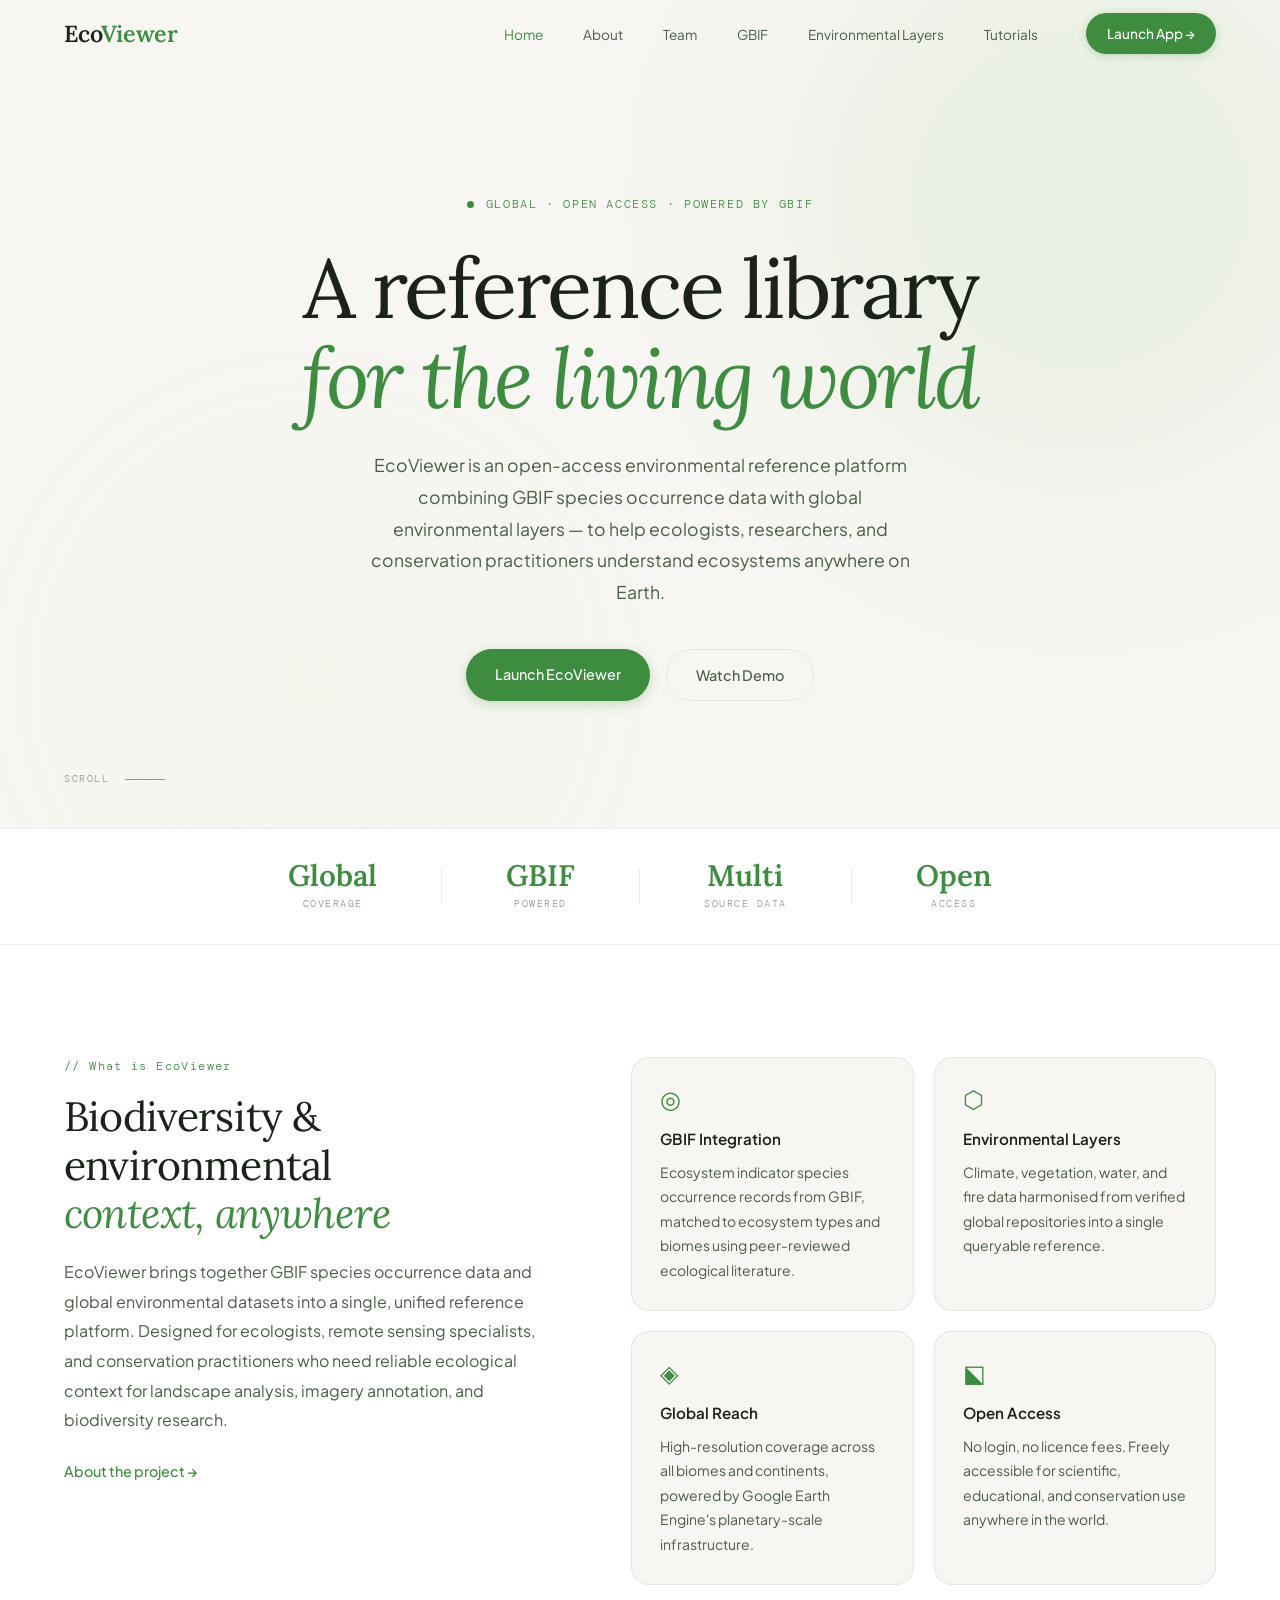
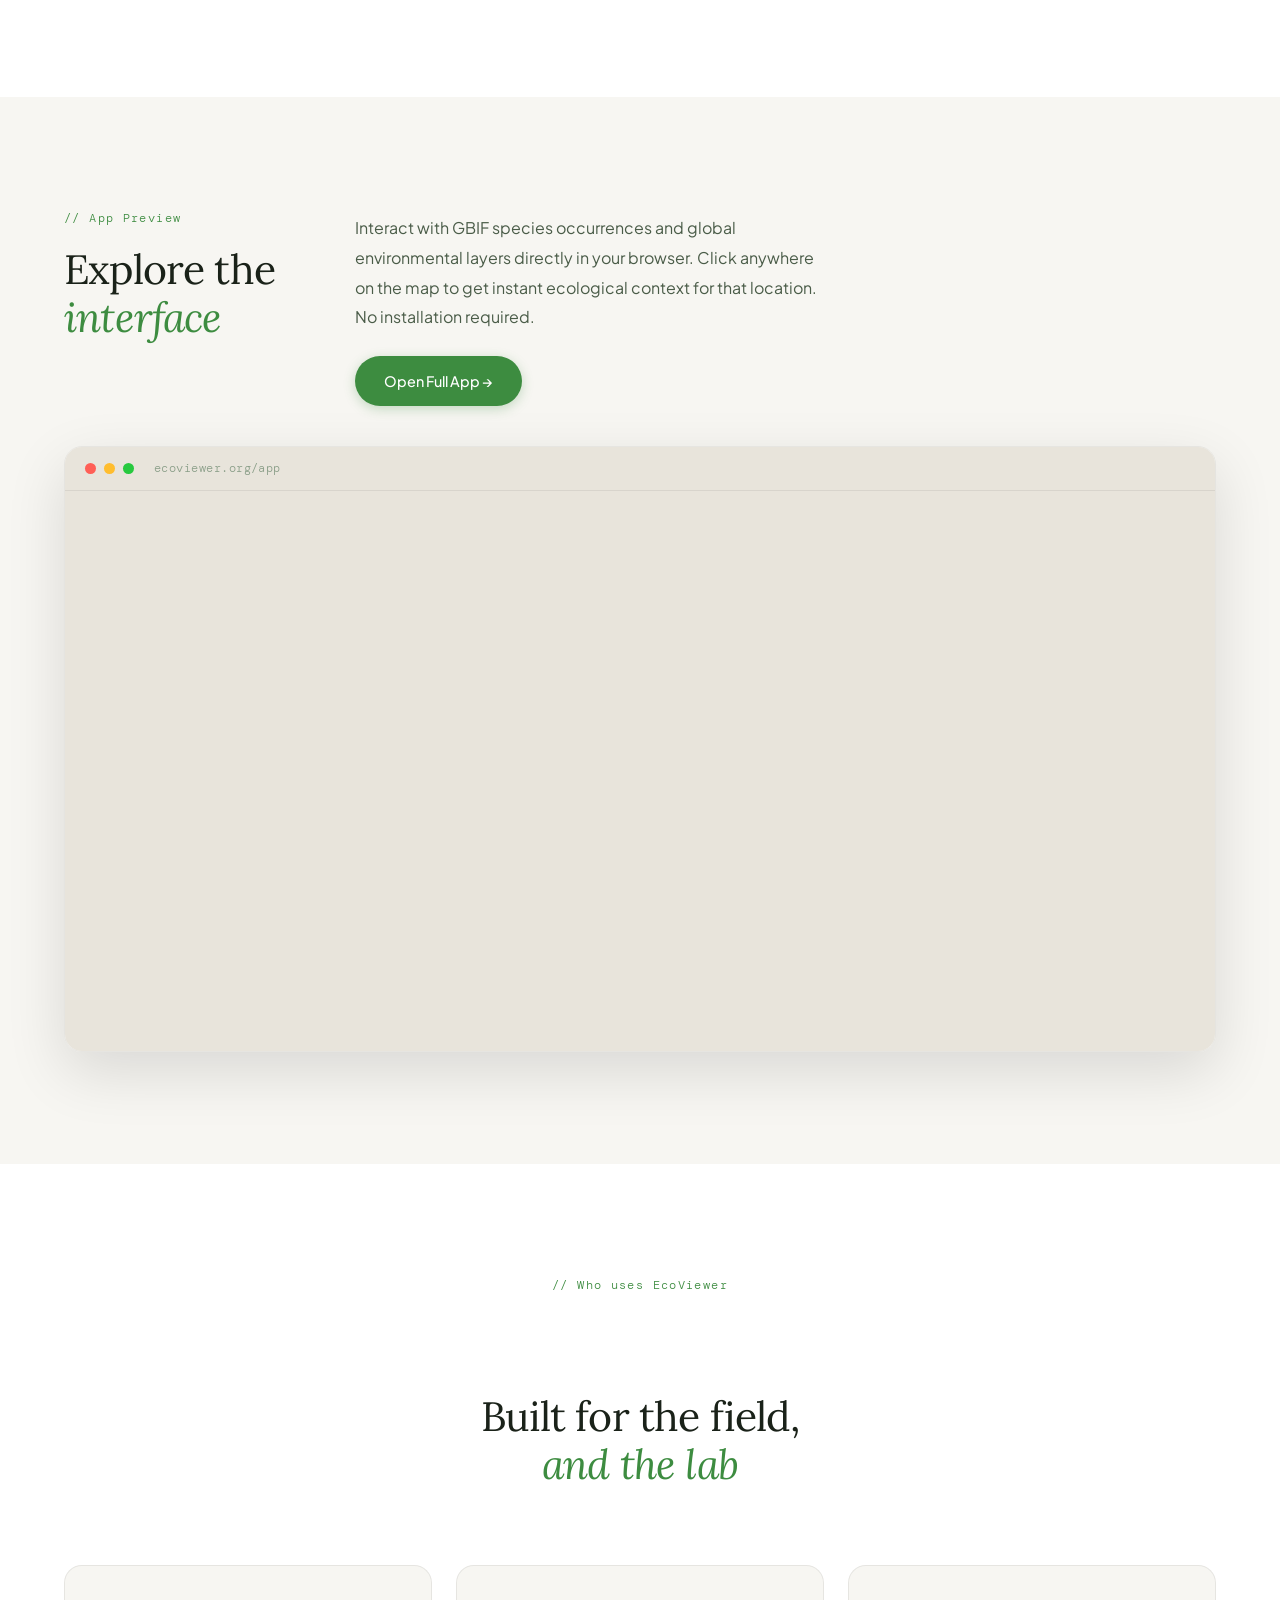
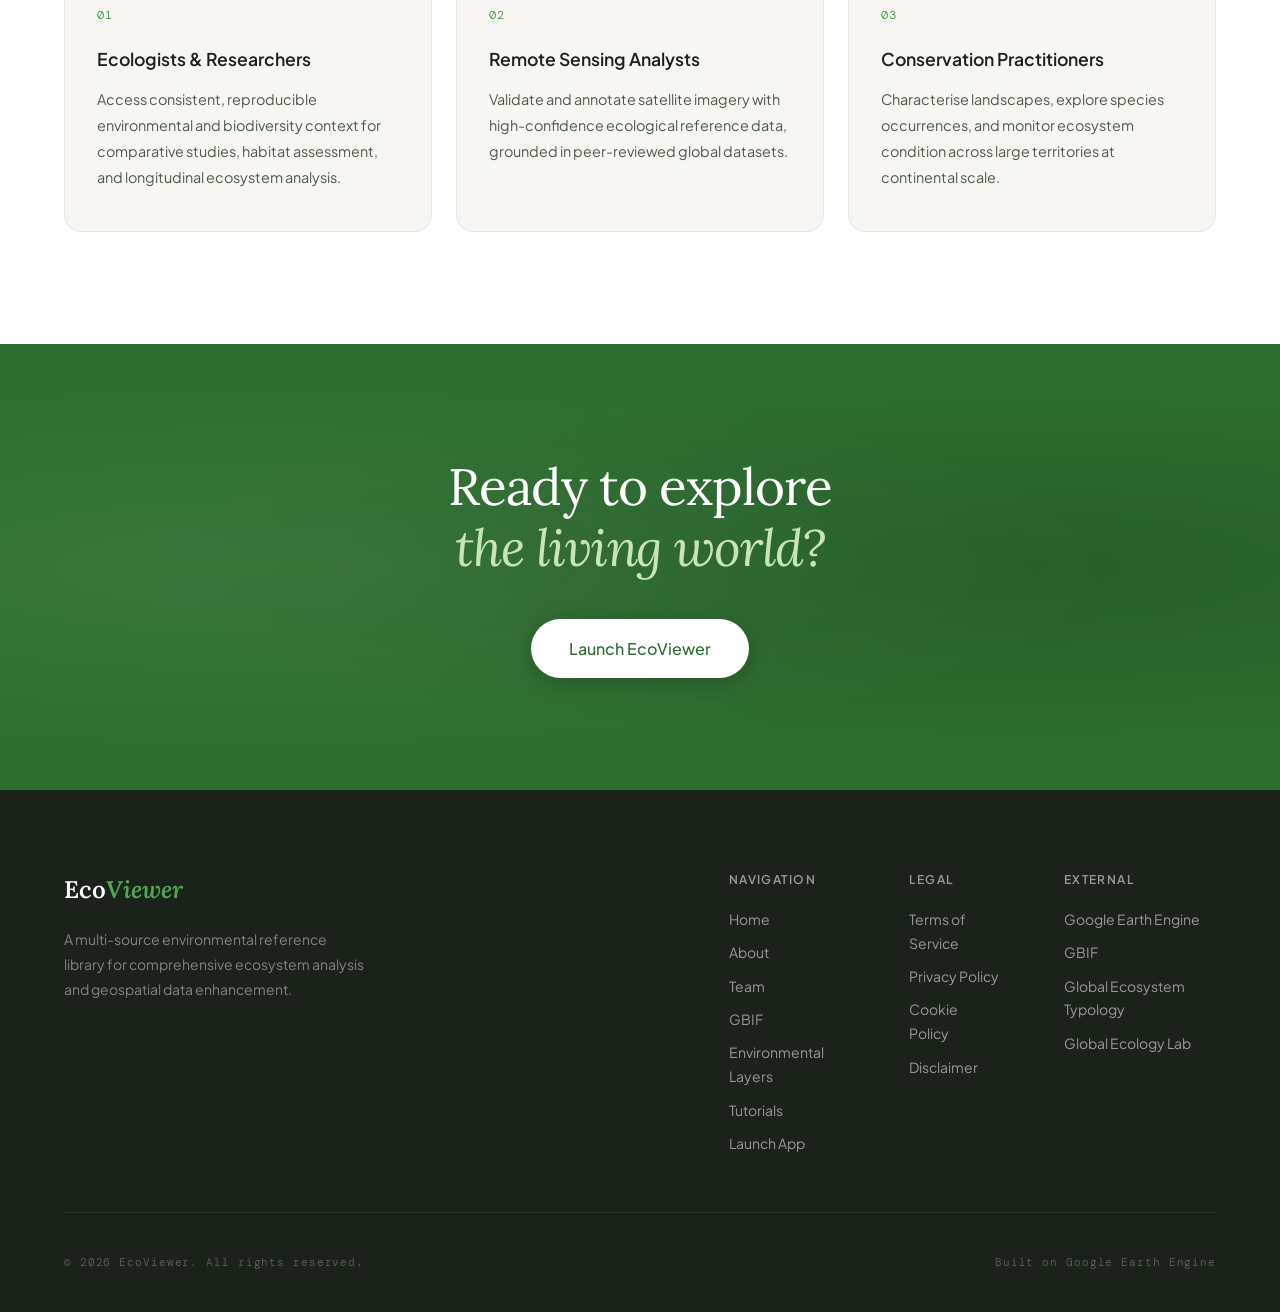
==== commit bc5b1d68: "Split Resources page into GBIF and Environmental Layers. Env Layers page pending update." ====
--- a/index.html
+++ b/index.html
@@ -18,7 +18,8 @@
       <li><a href="./" class="active">Home</a></li>
       <li><a href="about/">About</a></li>
       <li><a href="team/">Team</a></li>
-      <li><a href="resources/">Resources</a></li>
+      <li><a href="gbif/">GBIF</a></li>
+      <li><a href="environmental-layers/">Environmental Layers</a></li>
       <li><a href="tutorials/">Tutorials</a></li>
     </ul>
     <a href="app/" class="nav-cta">Launch App →</a>
@@ -169,7 +170,7 @@
     <div class="footer-top">
       <div class="footer-brand">
         <span class="footer-logo">Eco<em>Viewer</em></span>
-        <p>A multi-source environmental reference library for ecological characterization and satellite imagery annotation.</p>
+        <p>A multi-source environmental reference library for comprehensive ecosystem analysis and geospatial data enhancement.</p>
       </div>
       <div class="footer-links">
         <div class="footer-col">
@@ -177,7 +178,8 @@
           <a href="./">Home</a>
           <a href="about/">About</a>
           <a href="team/">Team</a>
-          <a href="resources/">Resources</a>
+          <a href="gbif/">GBIF</a>
+          <a href="environmental-layers/">Environmental Layers</a>
           <a href="tutorials/">Tutorials</a>
           <a href="app/">Launch App</a>
         </div>
@@ -191,13 +193,14 @@
         <div class="footer-col">
           <h4>External</h4>
           <a href="https://earthengine.google.com" target="_blank" rel="noopener">Google Earth Engine</a>
-          <a href="https://earthengine.google.com/terms" target="_blank" rel="noopener">GEE Terms</a>
+          <a href="https://www.gbif.org/" target="_blank" rel="noopener">GBIF</a>
+          <a href="https://global-ecosystems.org/" target="_blank" rel="noopener">Global Ecosystem Typology</a>
           <a href="https://www.globalecologylab.org/" target="_blank" rel="noopener">Global Ecology Lab</a>
         </div>
       </div>
     </div>
     <div class="footer-bottom">
-      <span>© 2025 EcoViewer. All rights reserved.</span>
+      <span>© 2026 EcoViewer. All rights reserved.</span>
       <span class="footer-built">Built on Google Earth Engine</span>
     </div>
   </footer>
--- a/style.css
+++ b/style.css
@@ -1008,6 +1008,235 @@
 }
 
 /* ============================================================
+   GBIF PAGE
+   ============================================================ */
+
+/* Why GBIF section */
+.gbif-why { background: var(--surface); }
+.gbif-why-text {
+  flex: 1;
+  position: sticky;
+  top: calc(var(--nav-h) + 2rem);
+}
+.gbif-why-text .section-body a,
+.gbif-pipeline-text .section-body a,
+.gbif-matching-text .section-body a,
+.gbif-lit-text .section-body a {
+  color: var(--green);
+  text-decoration: none;
+  border-bottom: 1px solid rgba(61,140,64,0.25);
+  transition: color 0.2s, border-color 0.2s;
+}
+.gbif-why-text .section-body a:hover,
+.gbif-pipeline-text .section-body a:hover,
+.gbif-matching-text .section-body a:hover,
+.gbif-lit-text .section-body a:hover { color: var(--green3); border-color: var(--green3); }
+
+.gbif-why-concepts {
+  flex: 1;
+  display: flex;
+  flex-direction: column;
+  gap: 1.25rem;
+}
+.gbif-concept {
+  background: var(--bg);
+  border: 1px solid var(--border2);
+  border-radius: var(--radius-lg);
+  padding: 1.5rem 1.75rem;
+  transition: box-shadow 0.3s;
+}
+.gbif-concept:hover { box-shadow: var(--shadow-sm); }
+.gbif-concept-header {
+  display: flex;
+  align-items: center;
+  gap: 0.85rem;
+  margin-bottom: 0.75rem;
+}
+.gbif-concept-code {
+  font-family: var(--mono);
+  font-size: 0.65rem;
+  color: var(--green3);
+  background: var(--green-dim);
+  border: 1px solid rgba(61,140,64,0.2);
+  padding: 0.2rem 0.6rem;
+  border-radius: 100px;
+  letter-spacing: 0.08em;
+  flex-shrink: 0;
+}
+.gbif-concept h3 {
+  font-family: var(--sans);
+  font-size: 0.95rem;
+  font-weight: 600;
+  color: var(--text);
+}
+.gbif-concept p {
+  font-size: 0.875rem;
+  color: var(--text2);
+  font-weight: 400;
+  line-height: 1.8;
+}
+.gbif-concept p a {
+  color: var(--green);
+  text-decoration: none;
+  border-bottom: 1px solid rgba(61,140,64,0.25);
+  transition: color 0.2s;
+}
+.gbif-concept p a:hover { color: var(--green3); }
+.gbif-concept p em { font-style: italic; }
+.gbif-concept p strong { color: var(--text); font-weight: 600; }
+
+/* Matching + pie chart section */
+.gbif-matching { background: var(--bg); }
+.gbif-matching-inner {
+  max-width: 1200px;
+  margin: 0 auto;
+}
+.gbif-matching-intro {
+  margin-bottom: 2rem;
+}
+.gbif-chart-block { margin-top: 2.5rem; }
+.gbif-chart-block-text .section-body {
+  max-width: 760px;
+}
+.gbif-chart-block-text .section-body a {
+  color: var(--green);
+  text-decoration: none;
+  border-bottom: 1px solid rgba(61,140,64,0.25);
+  transition: color 0.2s;
+}
+.gbif-chart-block-text .section-body a:hover { color: var(--green3); }
+.chart-label {
+  font-family: var(--mono);
+  font-size: 0.65rem;
+  color: var(--text3);
+  letter-spacing: 0.08em;
+  margin-bottom: 1rem;
+}
+
+/* Custom grouped legend */
+.chart-legend {
+  margin-top: 1.5rem;
+  display: flex;
+  flex-direction: column;
+  gap: 1rem;
+}
+.legend-biome-group { display: flex; flex-direction: column; gap: 0.3rem; }
+.legend-biome-header {
+  display: flex;
+  align-items: center;
+  gap: 0.5rem;
+  padding-bottom: 0.3rem;
+  border-bottom: 1px solid var(--border2);
+}
+.legend-biome-swatch {
+  display: inline-block;
+  width: 10px; height: 10px;
+  border-radius: 2px;
+  flex-shrink: 0;
+}
+.legend-biome-name {
+  font-family: var(--mono);
+  font-size: 0.63rem;
+  font-weight: 400;
+  color: var(--text);
+  letter-spacing: 0.04em;
+}
+.legend-efg-list {
+  display: flex;
+  flex-direction: column;
+  gap: 0.15rem;
+  padding-left: 0.5rem;
+}
+.legend-efg-item {
+  display: flex;
+  align-items: center;
+  gap: 0.4rem;
+}
+.legend-efg-swatch {
+  display: inline-block;
+  width: 7px; height: 7px;
+  border-radius: 2px;
+  flex-shrink: 0;
+  opacity: 0.85;
+}
+.legend-efg-code {
+  font-family: var(--mono);
+  font-size: 0.6rem;
+  color: var(--text3);
+  letter-spacing: 0.04em;
+  flex-shrink: 0;
+  min-width: 3.5rem;
+}
+.legend-efg-name {
+  font-family: var(--sans);
+  font-size: 0.68rem;
+  color: var(--text2);
+  font-weight: 400;
+  line-height: 1.4;
+}
+
+/* Pipeline + chart section */
+.gbif-pipeline { background: var(--surface); }
+.gbif-pipeline-inner {
+  max-width: 1200px;
+  margin: 0 auto;
+}
+.gbif-pipeline-intro { margin-bottom: 2.5rem; }
+.gbif-pipeline-intro .section-body a {
+  color: var(--green);
+  text-decoration: none;
+  border-bottom: 1px solid rgba(61,140,64,0.25);
+  transition: color 0.2s;
+}
+.gbif-pipeline-intro .section-body a:hover { color: var(--green3); }
+.gbif-pipeline-body {
+  display: flex;
+  gap: 5rem;
+  align-items: flex-start;
+}
+.gbif-pipeline-steps {
+  flex: 0 0 440px;
+  display: flex;
+  flex-direction: column;
+}
+.pipeline-step {
+  display: flex;
+  gap: 1.5rem;
+  align-items: flex-start;
+  padding: 1.75rem 0;
+  border-bottom: 1px solid var(--border2);
+}
+.pipeline-step:first-child { border-top: 1px solid var(--border2); }
+.pipeline-step--last { border-bottom: none; }
+.pipeline-num {
+  font-family: var(--mono);
+  font-size: 0.68rem;
+  color: var(--green);
+  letter-spacing: 0.12em;
+  flex-shrink: 0;
+  padding-top: 0.2rem;
+  min-width: 2rem;
+}
+.pipeline-step h3 { font-family: var(--sans); font-size: 0.95rem; font-weight: 600; color: var(--text); margin-bottom: 0.4rem; }
+.pipeline-step p { font-size: 0.875rem; color: var(--text2); font-weight: 400; line-height: 1.8; }
+.pipeline-step p em { font-style: italic; }
+
+.gbif-bar-wrap {
+  background: var(--bg);
+  border: 1px solid var(--border2);
+  border-radius: var(--radius-lg);
+  padding: 1.5rem;
+  box-shadow: var(--shadow-sm);
+}
+
+@media (max-width: 1024px) {
+  .gbif-why-text,
+  .gbif-pipeline-text { position: static; flex: none; }
+  .gbif-pipeline-body { flex-direction: column; gap: 3rem; }
+  .gbif-pipeline-steps { flex: none; }
+}
+
+/* ============================================================
    RESOURCES PAGE
    ============================================================ */
 .res-structure { background: var(--surface); }
@@ -1039,7 +1268,7 @@
 
 /* GBIF + environmental layers sections */
 .res-gbif { background: var(--bg); }
-.res-datasets { background: var(--surface); }
+.res-datasets { background: var(--bg); }
 
 .res-table-wrap { max-width: 1200px; margin: 0 auto; }
 .res-section-header { max-width: 560px; margin-bottom: 3rem; }
